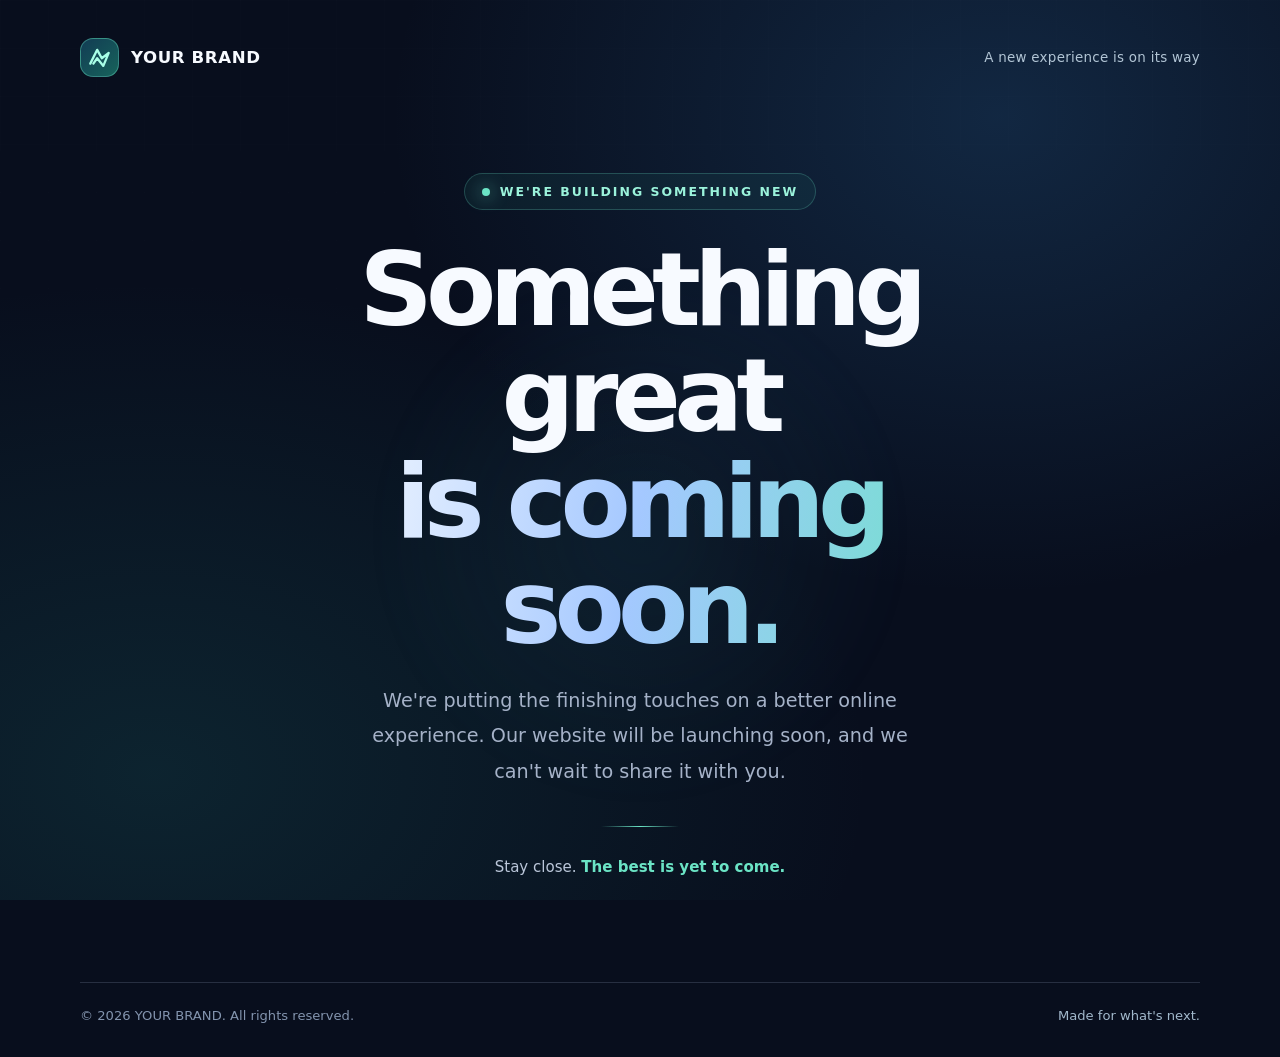
==== index.html @ 19c5e299 "Add files via upload" ====
<!doctype html>
<html lang="en">
<head>
  <meta charset="utf-8">
  <meta name="viewport" content="width=device-width, initial-scale=1">
  <meta name="theme-color" content="#080e1d">
  <meta name="description" content="Something exciting is on the way. Our website is launching soon.">
  <title>Coming Soon | Your Brand</title>
  <link rel="icon" href="data:image/svg+xml,%3Csvg xmlns='http://www.w3.org/2000/svg' viewBox='0 0 64 64'%3E%3Crect width='64' height='64' rx='17' fill='%230b1530'/%3E%3Cpath d='M16 43 29 17l7 13 12-9-9 26-9-13z' fill='%236be4c5'/%3E%3C/svg%3E">
  <style>
    :root{color-scheme:dark;--bg:#080e1d;--text:#f7faff;--muted:#a5b2c8;--mint:#6be4c5;--line:rgba(194,210,240,.17)}
    *{box-sizing:border-box}
    html{min-height:100%;scroll-behavior:smooth}
    body{margin:0;min-height:100vh;min-height:100svh;overflow-x:hidden;background:var(--bg);color:var(--text);font-family:Inter,ui-sans-serif,system-ui,-apple-system,BlinkMacSystemFont,"Segoe UI",sans-serif}
    body::before{content:"";position:fixed;inset:0;z-index:-2;background:radial-gradient(ellipse at 78% 13%,rgba(43,105,161,.28),transparent 43%),radial-gradient(ellipse at 12% 86%,rgba(34,134,131,.18),transparent 45%),#080e1d}
    body::after{content:"";position:fixed;inset:0;z-index:-1;opacity:.17;background-image:linear-gradient(rgba(255,255,255,.055) 1px,transparent 1px),linear-gradient(90deg,rgba(255,255,255,.055) 1px,transparent 1px);background-size:48px 48px;mask-image:linear-gradient(to bottom,black,transparent 94%);pointer-events:none}
    .layout{width:min(1120px,calc(100% - 48px));min-height:100svh;margin:0 auto;display:flex;flex-direction:column}
    header,footer{display:flex;align-items:center;justify-content:space-between;gap:20px}
    header{padding:38px 0}
    .brand{display:inline-flex;align-items:center;gap:12px;text-decoration:none;color:var(--text);font-weight:800;font-size:1.04rem;letter-spacing:.035em}
    .brand-mark{width:39px;height:39px;display:grid;place-items:center;border-radius:13px;background:linear-gradient(135deg,#123c54,#17635b);border:1px solid rgba(107,228,197,.4)}
    .brand-mark svg{width:23px;height:23px}
    .top-note{color:#b2c5d5;font-size:.84rem;letter-spacing:.02em}
    main{flex:1;display:flex;align-items:center;justify-content:center;padding:58px 0 86px;position:relative}
    .hero{max-width:790px;text-align:center;position:relative;z-index:1}
    .eyebrow{display:inline-flex;align-items:center;gap:10px;padding:10px 17px;border:1px solid rgba(107,228,197,.23);border-radius:100px;background:rgba(35,111,102,.15);color:#9bf3db;font-size:.78rem;font-weight:750;letter-spacing:.16em;text-transform:uppercase}
    .dot{width:8px;height:8px;border-radius:50%;background:var(--mint);box-shadow:0 0 17px rgba(107,228,197,.9)}
    h1{margin:27px 0 22px;font-size:clamp(3.2rem,8vw,6.6rem);line-height:1.035;letter-spacing:-.067em;font-weight:850;text-wrap:balance}
    h1 span{display:block;background:linear-gradient(100deg,#fff 5%,#a4c8ff 49%,#6be4c5 95%);-webkit-background-clip:text;background-clip:text;color:transparent}
    .description{margin:0 auto;max-width:560px;color:var(--muted);font-size:clamp(1rem,2.3vw,1.2rem);line-height:1.85}
    .separator{width:78px;height:1px;background:linear-gradient(90deg,transparent,var(--mint),transparent);margin:37px auto 28px}
    .subtext{color:#bac6d9;font-size:.94rem;line-height:1.7}
    .accent{color:var(--mint);font-weight:650}
    .glow{position:absolute;width:min(560px,90vw);aspect-ratio:1;border-radius:50%;background:radial-gradient(circle,rgba(41,109,130,.14),transparent 67%);filter:blur(12px);pointer-events:none}
    footer{padding:25px 0 34px;border-top:1px solid var(--line);color:#8394ae;font-size:.82rem}
    footer .right{color:#a2b9cc}
    @media(max-width:600px){.layout{width:calc(100% - 36px)}header{padding:24px 0}.top-note{font-size:.74rem}main{padding:45px 0 65px}h1{letter-spacing:-.055em}footer{align-items:flex-start;flex-direction:column;gap:8px}.description{line-height:1.7}}
    @media(prefers-reduced-motion:no-preference){.dot{animation:pulse 2.4s ease-in-out infinite}@keyframes pulse{50%{box-shadow:0 0 2px rgba(107,228,197,.2);opacity:.7}}}
  </style>
</head>
<body>
  <div class="layout">
    <header>
      <!-- EDIT: Replace YOUR BRAND with your company or website name. -->
      <a class="brand" href="/" aria-label="Your Brand home">
        <span class="brand-mark" aria-hidden="true"><svg viewBox="0 0 30 30" fill="none"><path d="m3 23 9-18 6 11 9-7-7 17-8-10-5 7" stroke="#a9ffe7" stroke-width="3" stroke-linecap="round" stroke-linejoin="round"/></svg></span>
        <span>YOUR BRAND</span>
      </a>
      <span class="top-note">A new experience is on its way</span>
    </header>
    <main>
      <div class="glow" aria-hidden="true"></div>
      <section class="hero" aria-labelledby="headline">
        <div class="eyebrow"><span class="dot" aria-hidden="true"></span> We're building something new</div>
        <h1 id="headline">Something great<br><span>is coming soon.</span></h1>
        <p class="description">We're putting the finishing touches on a better online experience. Our website will be launching soon, and we can't wait to share it with you.</p>
        <div class="separator" aria-hidden="true"></div>
        <p class="subtext">Stay close. <span class="accent">The best is yet to come.</span></p>
      </section>
    </main>
    <footer>
      <span>© <span id="year">2026</span> YOUR BRAND. All rights reserved.</span>
      <span class="right">Made for what's next.</span>
    </footer>
  </div>
  <script>document.getElementById('year').textContent = new Date().getFullYear();</script>
</body>
</html>
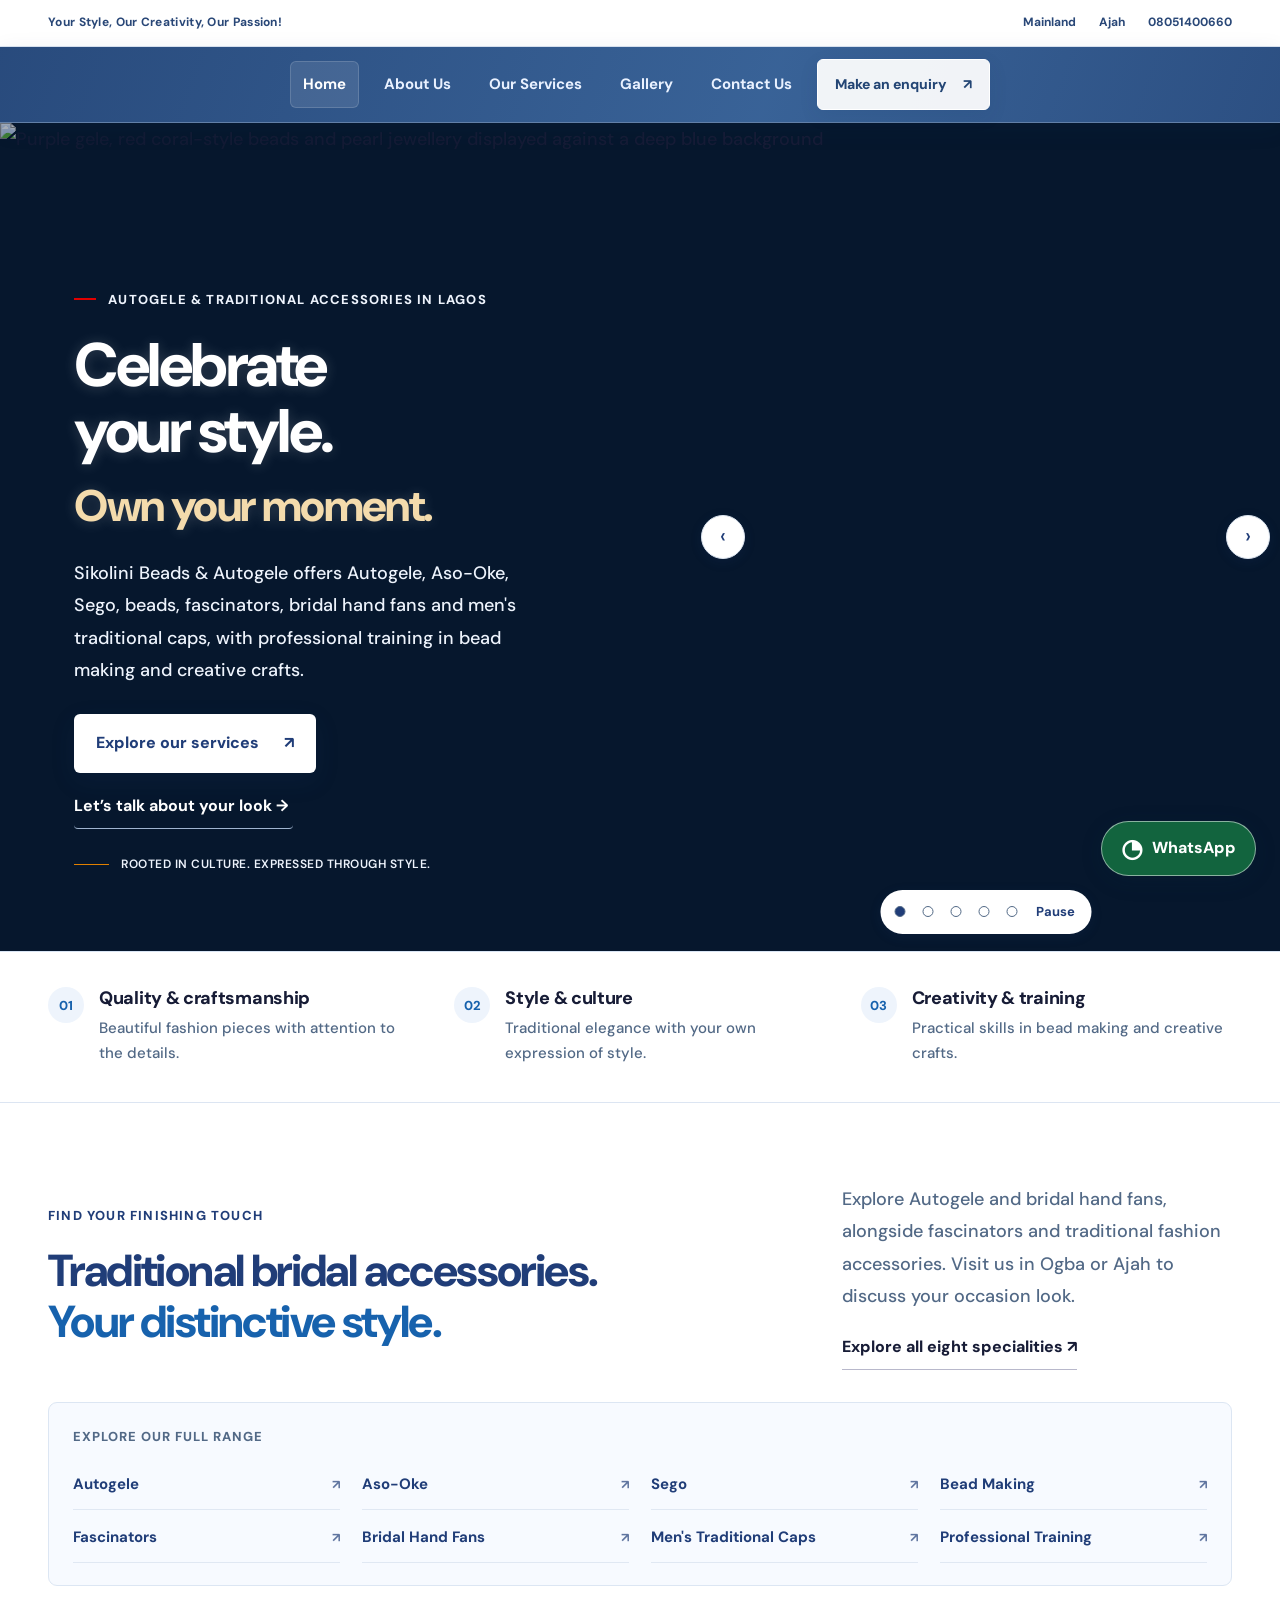
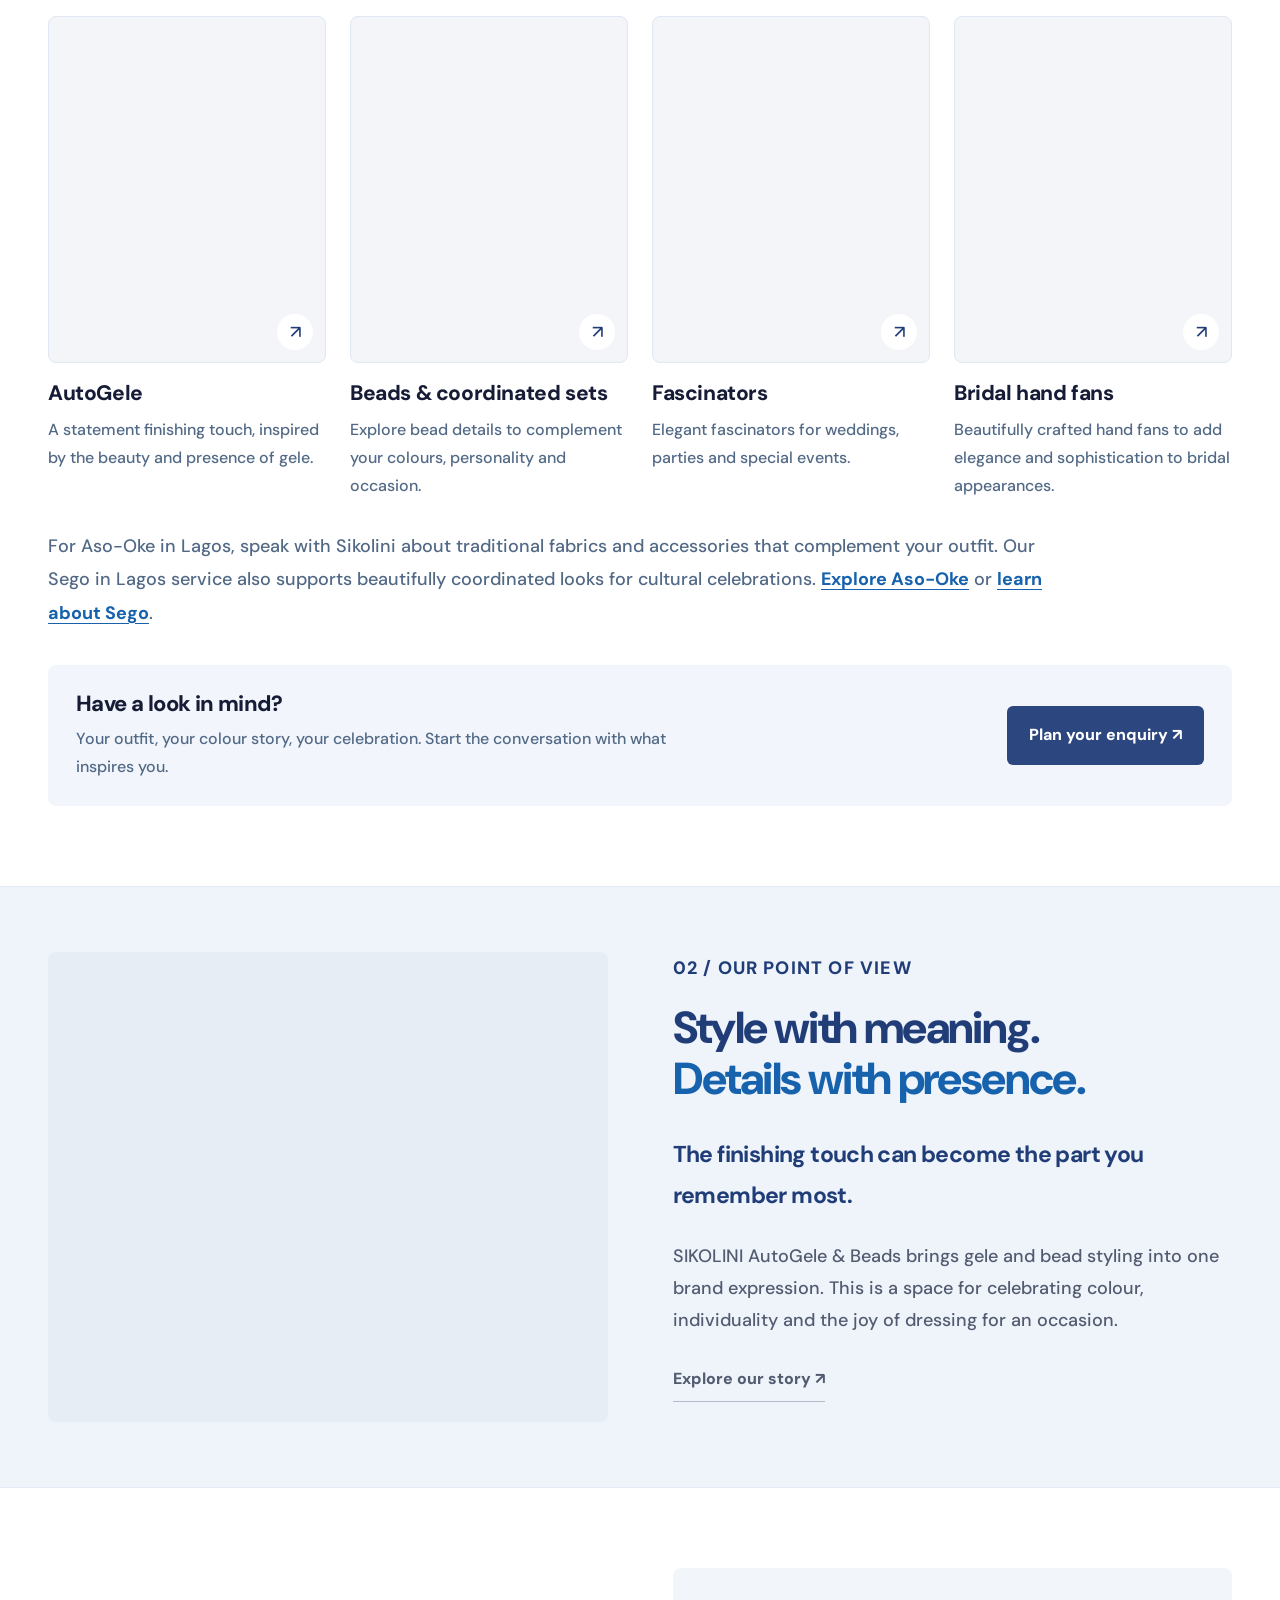
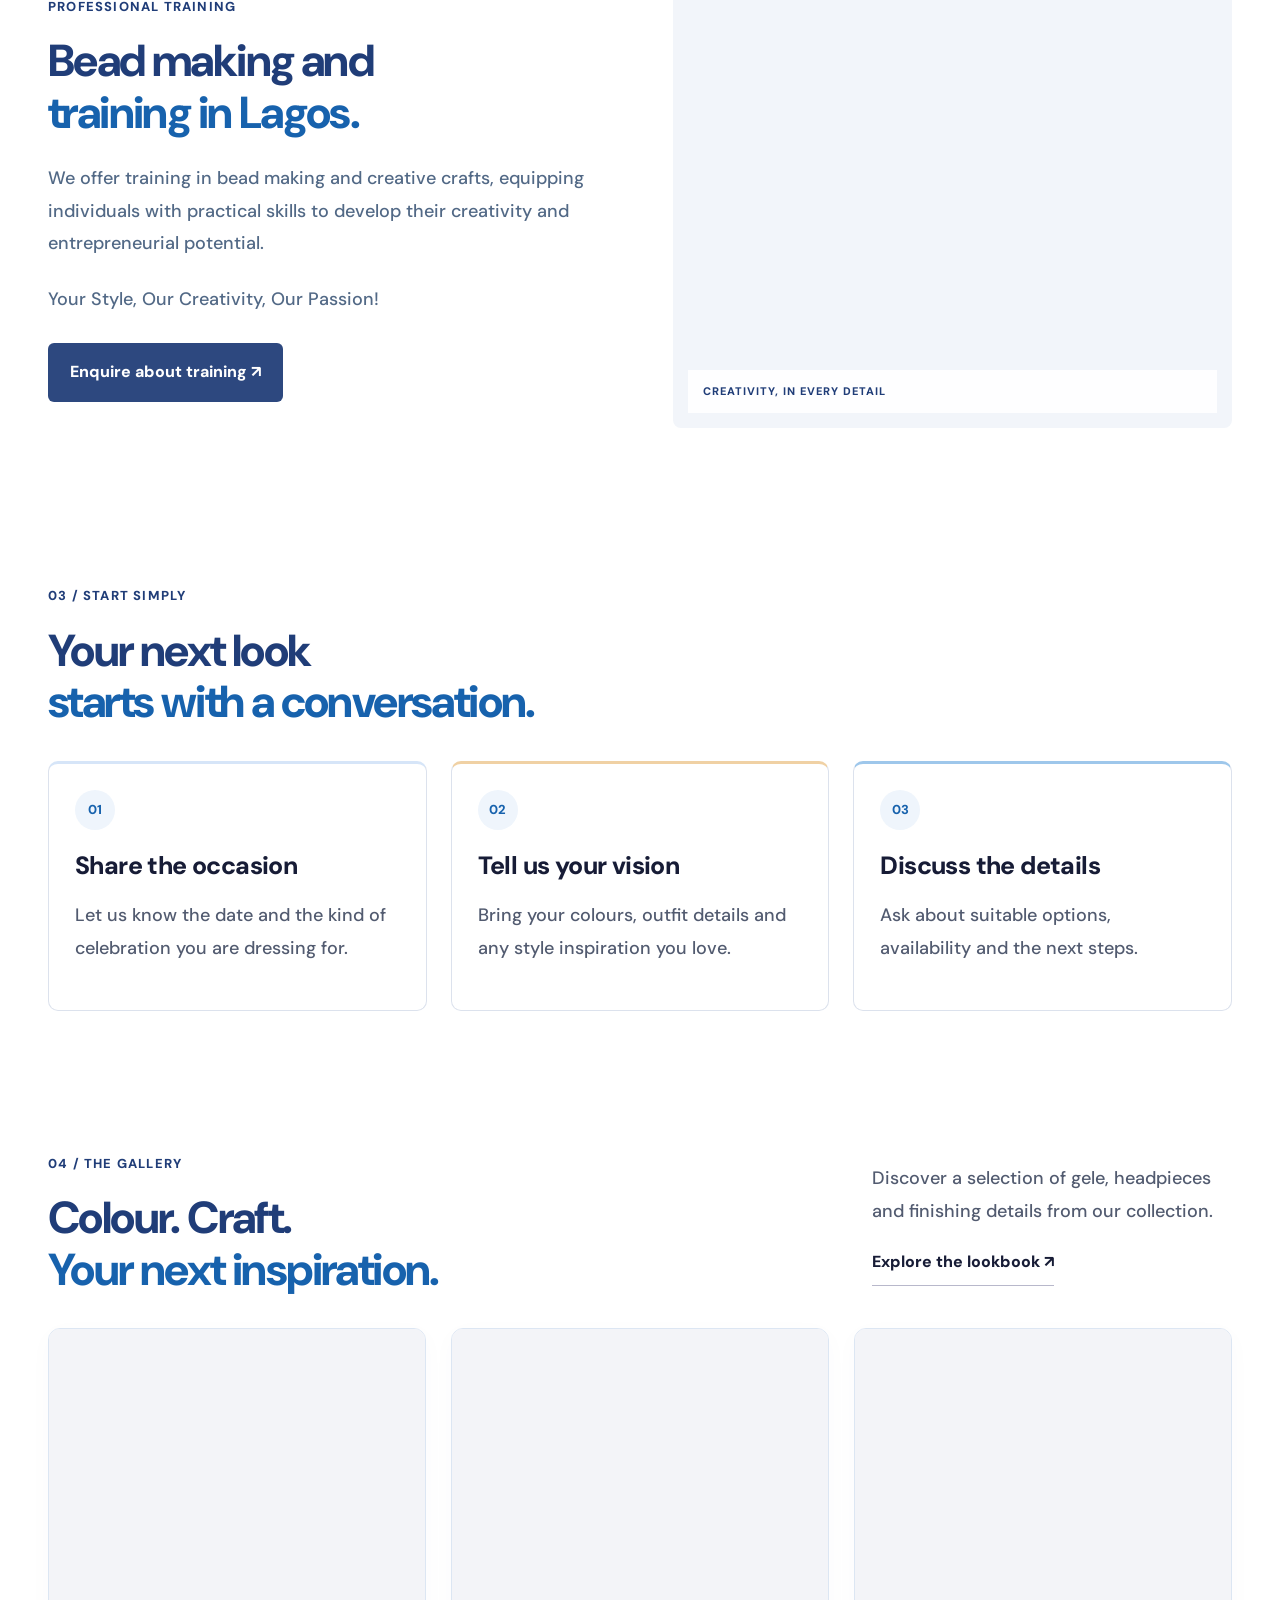
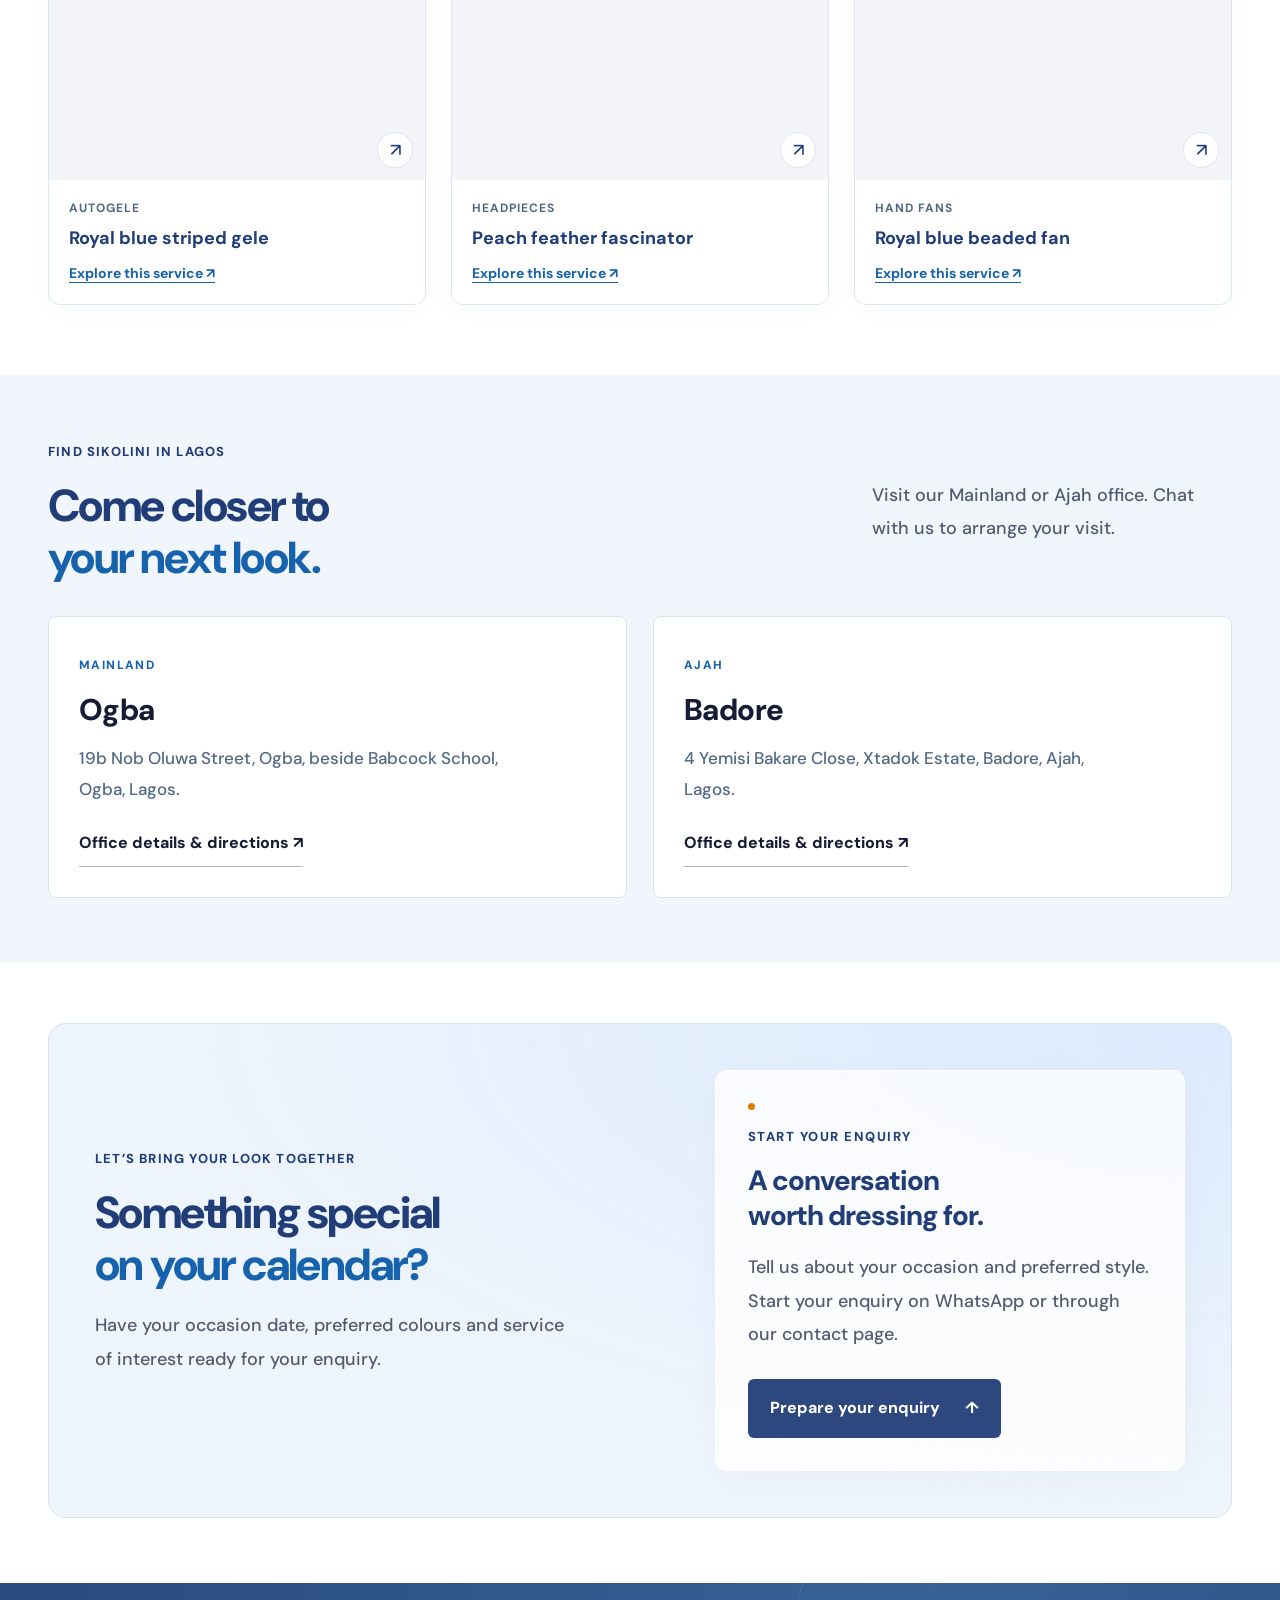
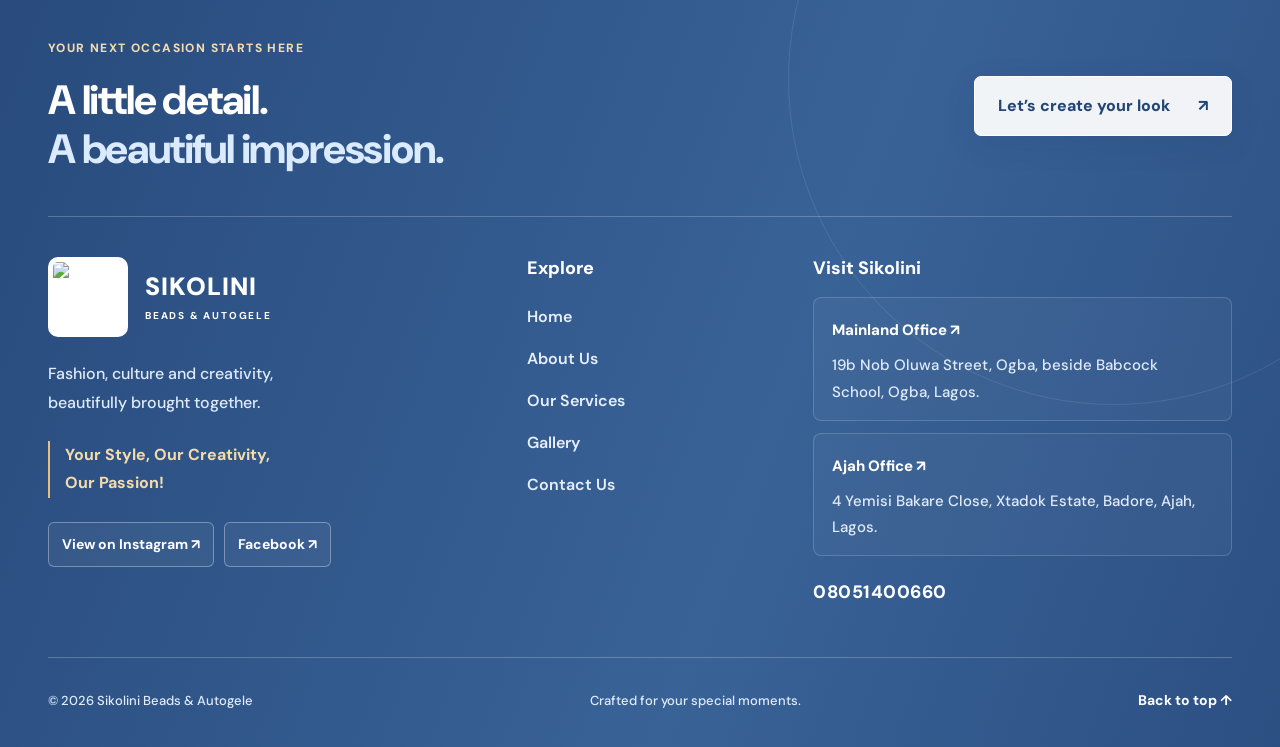
==== commit c3618a82: "Add files via upload Launch Sikolini Beads Website" ====
--- a/index.html
+++ b/index.html
@@ -1,68 +1,437 @@
-<!doctype html>
-<html lang="en">
+<!DOCTYPE html>
+<html lang="en" data-whatsapp="2348051400660">
 <head>
-  <meta charset="utf-8">
-  <meta name="viewport" content="width=device-width, initial-scale=1">
-  <meta name="theme-color" content="#080e1d">
-  <meta name="description" content="Something exciting is on the way. Our website is launching soon.">
-  <title>Coming Soon | Your Brand</title>
-  <link rel="icon" href="data:image/svg+xml,%3Csvg xmlns='http://www.w3.org/2000/svg' viewBox='0 0 64 64'%3E%3Crect width='64' height='64' rx='17' fill='%230b1530'/%3E%3Cpath d='M16 43 29 17l7 13 12-9-9 26-9-13z' fill='%236be4c5'/%3E%3C/svg%3E">
-  <style>
-    :root{color-scheme:dark;--bg:#080e1d;--text:#f7faff;--muted:#a5b2c8;--mint:#6be4c5;--line:rgba(194,210,240,.17)}
-    *{box-sizing:border-box}
-    html{min-height:100%;scroll-behavior:smooth}
-    body{margin:0;min-height:100vh;min-height:100svh;overflow-x:hidden;background:var(--bg);color:var(--text);font-family:Inter,ui-sans-serif,system-ui,-apple-system,BlinkMacSystemFont,"Segoe UI",sans-serif}
-    body::before{content:"";position:fixed;inset:0;z-index:-2;background:radial-gradient(ellipse at 78% 13%,rgba(43,105,161,.28),transparent 43%),radial-gradient(ellipse at 12% 86%,rgba(34,134,131,.18),transparent 45%),#080e1d}
-    body::after{content:"";position:fixed;inset:0;z-index:-1;opacity:.17;background-image:linear-gradient(rgba(255,255,255,.055) 1px,transparent 1px),linear-gradient(90deg,rgba(255,255,255,.055) 1px,transparent 1px);background-size:48px 48px;mask-image:linear-gradient(to bottom,black,transparent 94%);pointer-events:none}
-    .layout{width:min(1120px,calc(100% - 48px));min-height:100svh;margin:0 auto;display:flex;flex-direction:column}
-    header,footer{display:flex;align-items:center;justify-content:space-between;gap:20px}
-    header{padding:38px 0}
-    .brand{display:inline-flex;align-items:center;gap:12px;text-decoration:none;color:var(--text);font-weight:800;font-size:1.04rem;letter-spacing:.035em}
-    .brand-mark{width:39px;height:39px;display:grid;place-items:center;border-radius:13px;background:linear-gradient(135deg,#123c54,#17635b);border:1px solid rgba(107,228,197,.4)}
-    .brand-mark svg{width:23px;height:23px}
-    .top-note{color:#b2c5d5;font-size:.84rem;letter-spacing:.02em}
-    main{flex:1;display:flex;align-items:center;justify-content:center;padding:58px 0 86px;position:relative}
-    .hero{max-width:790px;text-align:center;position:relative;z-index:1}
-    .eyebrow{display:inline-flex;align-items:center;gap:10px;padding:10px 17px;border:1px solid rgba(107,228,197,.23);border-radius:100px;background:rgba(35,111,102,.15);color:#9bf3db;font-size:.78rem;font-weight:750;letter-spacing:.16em;text-transform:uppercase}
-    .dot{width:8px;height:8px;border-radius:50%;background:var(--mint);box-shadow:0 0 17px rgba(107,228,197,.9)}
-    h1{margin:27px 0 22px;font-size:clamp(3.2rem,8vw,6.6rem);line-height:1.035;letter-spacing:-.067em;font-weight:850;text-wrap:balance}
-    h1 span{display:block;background:linear-gradient(100deg,#fff 5%,#a4c8ff 49%,#6be4c5 95%);-webkit-background-clip:text;background-clip:text;color:transparent}
-    .description{margin:0 auto;max-width:560px;color:var(--muted);font-size:clamp(1rem,2.3vw,1.2rem);line-height:1.85}
-    .separator{width:78px;height:1px;background:linear-gradient(90deg,transparent,var(--mint),transparent);margin:37px auto 28px}
-    .subtext{color:#bac6d9;font-size:.94rem;line-height:1.7}
-    .accent{color:var(--mint);font-weight:650}
-    .glow{position:absolute;width:min(560px,90vw);aspect-ratio:1;border-radius:50%;background:radial-gradient(circle,rgba(41,109,130,.14),transparent 67%);filter:blur(12px);pointer-events:none}
-    footer{padding:25px 0 34px;border-top:1px solid var(--line);color:#8394ae;font-size:.82rem}
-    footer .right{color:#a2b9cc}
-    @media(max-width:600px){.layout{width:calc(100% - 36px)}header{padding:24px 0}.top-note{font-size:.74rem}main{padding:45px 0 65px}h1{letter-spacing:-.055em}footer{align-items:flex-start;flex-direction:column;gap:8px}.description{line-height:1.7}}
-    @media(prefers-reduced-motion:no-preference){.dot{animation:pulse 2.4s ease-in-out infinite}@keyframes pulse{50%{box-shadow:0 0 2px rgba(107,228,197,.2);opacity:.7}}}
-  </style>
+<meta charset="UTF-8">
+<meta name="viewport" content="width=device-width,initial-scale=1">
+<title>Autogele, Aso-Oke &amp; Bridal Accessories in Lagos | Sikolini</title>
+<meta name="description" content="Explore Sikolini Autogele, Aso-Oke, Sego, beads, fascinators, bridal hand fans and creative training in Lagos. Visit Ogba or Ajah, or enquire on WhatsApp.">
+<meta name="theme-color" content="#000060">
+<link rel="stylesheet" href="styles.css">
+<script src="app.js" defer="">
+</script>
+<script src="home-slider.js" defer="">
+</script>
+<meta name="robots" content="index,follow">
+<meta property="og:type" content="website">
+<meta property="og:title" content="Autogele, Aso-Oke &amp; Bridal Accessories in Lagos | Sikolini">
+<meta property="og:description" content="Explore Sikolini Autogele, Aso-Oke, Sego, beads, fascinators, bridal hand fans and creative training in Lagos. Visit Ogba or Ajah, or enquire on WhatsApp.">
+<link rel="icon" href="assets/logo-original.png">
+<link rel="preconnect" href="https://fonts.googleapis.com">
+<link rel="preconnect" href="https://fonts.gstatic.com" crossorigin="">
+<link rel="stylesheet" href="refinement.css">
+<script type="application/ld+json">{"@context":"https://schema.org","@type":"Organization","name":"Sikolini Beads & Autogele","telephone":"+2348051400660","areaServed":{"@type":"City","name":"Lagos"},"location":[{"@type":"Place","name":"Mainland Office","address":{"@type":"PostalAddress","streetAddress":"19b Nob Oluwa Street, Ogba, beside Babcock School, Ogba, Lagos.","addressLocality":"Lagos","addressCountry":"NG"}},{"@type":"Place","name":"Ajah Office","address":{"@type":"PostalAddress","streetAddress":"4 Yemisi Bakare Close, Xtadok Estate, Badore, Ajah, Lagos.","addressLocality":"Lagos","addressCountry":"NG"}}]}</script>
+<link rel="stylesheet" href="site.css">
 </head>
-<body>
-  <div class="layout">
-    <header>
-      <!-- EDIT: Replace YOUR BRAND with your company or website name. -->
-      <a class="brand" href="/" aria-label="Your Brand home">
-        <span class="brand-mark" aria-hidden="true"><svg viewBox="0 0 30 30" fill="none"><path d="m3 23 9-18 6 11 9-7-7 17-8-10-5 7" stroke="#a9ffe7" stroke-width="3" stroke-linecap="round" stroke-linejoin="round"/></svg></span>
-        <span>YOUR BRAND</span>
-      </a>
-      <span class="top-note">A new experience is on its way</span>
-    </header>
-    <main>
-      <div class="glow" aria-hidden="true"></div>
-      <section class="hero" aria-labelledby="headline">
-        <div class="eyebrow"><span class="dot" aria-hidden="true"></span> We're building something new</div>
-        <h1 id="headline">Something great<br><span>is coming soon.</span></h1>
-        <p class="description">We're putting the finishing touches on a better online experience. Our website will be launching soon, and we can't wait to share it with you.</p>
-        <div class="separator" aria-hidden="true"></div>
-        <p class="subtext">Stay close. <span class="accent">The best is yet to come.</span></p>
-      </section>
-    </main>
-    <footer>
-      <span>© <span id="year">2026</span> YOUR BRAND. All rights reserved.</span>
-      <span class="right">Made for what's next.</span>
-    </footer>
-  </div>
-  <script>document.getElementById('year').textContent = new Date().getFullYear();</script>
+<body class="homepage photo-home red-photo-home">
+<a class="skip" href="#main">Skip to content</a>
+<div class="site-utility">
+<div>
+<span>Your Style, Our Creativity, Our Passion!</span>
+<nav aria-label="Quick contact">
+<a href="contact/#mainland-office">Mainland</a>
+<a href="contact/#ajah-office">Ajah</a>
+<a href="tel:+2348051400660">08051400660</a>
+</nav>
+</div>
+</div>
+<header class="header">
+<button class="menu-toggle" aria-expanded="false" aria-controls="navigation">Menu <span aria-hidden="true">☰</span>
+</button>
+<nav id="navigation" aria-label="Main navigation">
+<a href="./" aria-current="page" class="active">Home</a>
+<a href="about/">About Us</a>
+<a href="services/">Our Services</a>
+<a href="gallery/">Gallery</a>
+<a href="contact/">Contact Us</a>
+<a class="nav-cta" href="contact/#enquiry">Make an enquiry <span aria-hidden="true">↗</span>
+</a>
+</nav>
+</header>
+<main id="main">
+<section id="home" class="hero section-wrap hero-featured-headpieces hero-luxe-banner">
+<div class="hero-copy">
+<p class="eyebrow">
+<span>
+</span> AUTOGELE &amp; TRADITIONAL ACCESSORIES IN LAGOS</p>
+<h1>Celebrate<br>your style.<br>
+<em>Own your moment.</em>
+</h1>
+<p class="intro">Sikolini Beads &amp; Autogele offers Autogele, Aso-Oke, Sego, beads, fascinators, bridal hand fans and men's traditional caps, with professional training in bead making and creative crafts.</p>
+<div class="actions">
+<a class="button primary" href="#services">Explore our services <span aria-hidden="true">↗</span>
+</a>
+<a class="text-link" href="contact/#enquiry">Let’s talk about your look <span aria-hidden="true">→</span>
+</a>
+</div>
+<div class="hero-discover">
+<a href="services/">
+<span class="discover-dot">
+</span>AutoGele <span aria-hidden="true">↗</span>
+</a>
+<a href="services/">
+<span class="discover-dot orange">
+</span>Beads <span aria-hidden="true">↗</span>
+</a>
+</div>
+<div class="hero-caption">
+<span class="caption-line">
+</span> ROOTED IN CULTURE. EXPRESSED THROUGH STYLE.</div>
+</div>
+<div class="hero-portrait home-slider" role="region" aria-roledescription="carousel" aria-label="Featured Sikolini designs">
+<div class="home-slider-frame">
+<img src="assets/banners/sikolini-luxe-jewelry-showcase-1560w.webp" srcset="assets/banners/sikolini-luxe-jewelry-showcase-480w.webp 480w, assets/banners/sikolini-luxe-jewelry-showcase-800w.webp 800w, assets/banners/sikolini-luxe-jewelry-showcase-1200w.webp 1200w, assets/banners/sikolini-luxe-jewelry-showcase-1560w.webp 1560w" sizes="100vw" alt="Purple gele, red coral-style beads and pearl jewellery displayed against a deep blue background" width="1560" height="1008" class="hero-feature-image home-slide hero-banner-photo hero-lead-portrait is-current" fetchpriority="high" decoding="async">
+<img src="assets/optimized/woman-in-a-yellow-outfit-wearing-a-gold-butterfly-fascinator-1101w.webp" srcset="assets/optimized/woman-in-a-yellow-outfit-wearing-a-gold-butterfly-fascinator-360w.webp 360w, assets/optimized/woman-in-a-yellow-outfit-wearing-a-gold-butterfly-fascinator-640w.webp 640w, assets/optimized/woman-in-a-yellow-outfit-wearing-a-gold-butterfly-fascinator-1101w.webp 1101w" sizes="100vw" alt="Woman in a yellow outfit wearing a gold butterfly fascinator" width="1101" height="1429" class="hero-feature-image home-slide" aria-hidden="true" fetchpriority="low" decoding="async">
+<img src="assets/optimized/red-and-white-aso-oke-fascinators-with-beaded-and-crystal-embellishments-1080w.webp" srcset="assets/optimized/red-and-white-aso-oke-fascinators-with-beaded-and-crystal-embellishments-360w.webp 360w, assets/optimized/red-and-white-aso-oke-fascinators-with-beaded-and-crystal-embellishments-640w.webp 640w, assets/optimized/red-and-white-aso-oke-fascinators-with-beaded-and-crystal-embellishments-1080w.webp 1080w" sizes="100vw" alt="Red and white Aso-Oke fascinators with beaded and crystal embellishments" width="1080" height="986" class="hero-feature-image home-slide" aria-hidden="true" fetchpriority="low" decoding="async">
+<img src="assets/optimized/royal-blue-striped-gele-809w.webp" srcset="assets/optimized/royal-blue-striped-gele-360w.webp 360w, assets/optimized/royal-blue-striped-gele-640w.webp 640w, assets/optimized/royal-blue-striped-gele-809w.webp 809w" sizes="100vw" alt="Royal blue striped gele" width="809" height="1080" class="hero-feature-image home-slide" aria-hidden="true" fetchpriority="low" decoding="async">
+<img src="assets/optimized/gold-butterfly-fascinator-with-feather-details-964w.webp" srcset="assets/optimized/gold-butterfly-fascinator-with-feather-details-360w.webp 360w, assets/optimized/gold-butterfly-fascinator-with-feather-details-640w.webp 640w, assets/optimized/gold-butterfly-fascinator-with-feather-details-964w.webp 964w" sizes="100vw" alt="Gold butterfly fascinator with feather details" width="964" height="1280" class="hero-feature-image home-slide" aria-hidden="true" fetchpriority="low" decoding="async">
+</div>
+<div class="home-slider-controls" hidden="">
+<button class="home-slider-arrow" type="button" data-home-prev="" aria-label="Previous photo">‹</button>
+<button class="home-slider-arrow" type="button" data-home-next="" aria-label="Next photo">›</button>
+<div class="home-slider-toolbar" role="group" aria-label="Slideshow controls">
+<button class="home-slider-dot" type="button" aria-label="Show Sikolini Luxe Jewelry Showcase" aria-current="true">
+</button>
+<button class="home-slider-dot" type="button" aria-label="Show Woman in a yellow outfit wearing a gold butterfly fascinator">
+</button>
+<button class="home-slider-dot" type="button" aria-label="Show Red and white Aso-Oke fascinators with beaded and crystal embellishments">
+</button>
+<button class="home-slider-dot" type="button" aria-label="Show Royal blue striped gele">
+</button>
+<button class="home-slider-dot" type="button" aria-label="Show Gold butterfly fascinator with feather details">
+</button>
+<button class="home-slider-toggle" type="button">Pause</button>
+</div>
+</div>
+<span class="home-slider-status" role="status">
+</span>
+</div>
+</section>
+<section class="section-wrap brand-values" aria-label="The Sikolini approach">
+<article>
+<span aria-hidden="true">01</span>
+<div>
+<h3>Quality &amp; craftsmanship</h3>
+<p>Beautiful fashion pieces with attention to the details.</p>
+</div>
+</article>
+<article>
+<span aria-hidden="true">02</span>
+<div>
+<h3>Style &amp; culture</h3>
+<p>Traditional elegance with your own expression of style.</p>
+</div>
+</article>
+<article>
+<span aria-hidden="true">03</span>
+<div>
+<h3>Creativity &amp; training</h3>
+<p>Practical skills in bead making and creative crafts.</p>
+</div>
+</article>
+</section>
+<section id="services" class="section-wrap discovery-section">
+<div class="section-heading">
+<div>
+<p class="eyebrow">FIND YOUR FINISHING TOUCH</p>
+<h2>Traditional bridal accessories.<br>
+<em>Your distinctive style.</em>
+</h2>
+</div>
+<div class="discovery-description">
+<p>Explore Autogele and bridal hand fans, alongside fascinators and traditional fashion accessories. Visit us in Ogba or Ajah to discuss your occasion look.</p>
+<a class="text-link" href="services/">Explore all eight specialities ↗</a>
+</div>
+</div>
+<nav class="home-full-range" aria-label="All Sikolini specialities">
+<p>Explore our full range</p>
+<div>
+<a href="services/#autogele">Autogele<span aria-hidden="true">↗</span>
+</a>
+<a href="services/#aso-oke">Aso-Oke<span aria-hidden="true">↗</span>
+</a>
+<a href="services/#sego">Sego<span aria-hidden="true">↗</span>
+</a>
+<a href="services/#bead-making">Bead Making<span aria-hidden="true">↗</span>
+</a>
+<a href="services/#fascinators">Fascinators<span aria-hidden="true">↗</span>
+</a>
+<a href="services/#bridal-hand-fans">Bridal Hand Fans<span aria-hidden="true">↗</span>
+</a>
+<a href="services/#traditional-caps">Men's Traditional Caps<span aria-hidden="true">↗</span>
+</a>
+<a href="services/#professional-training">Professional Training<span aria-hidden="true">↗</span>
+</a>
+</div>
+</nav>
+<div class="category-grid">
+<a class="category-tile" href="gallery/?category=AutoGele">
+<div>
+<img src="assets/optimized/royal-blue-striped-gele-809w.webp" alt="Royal blue striped gele" loading="lazy" decoding="async" srcset="assets/optimized/royal-blue-striped-gele-360w.webp 360w, assets/optimized/royal-blue-striped-gele-640w.webp 640w, assets/optimized/royal-blue-striped-gele-809w.webp 809w" sizes="(max-width: 600px) 88vw, (max-width: 1000px) 45vw, 540px" width="809" height="1080">
+<span aria-hidden="true">↗</span>
+</div>
+<h3>AutoGele</h3>
+<p>A statement finishing touch, inspired by the beauty and presence of gele.</p>
+</a>
+<a class="category-tile" href="gallery/?category=Coordinated%20sets">
+<div>
+<img src="assets/optimized/blue-print-gele-and-necklace-800w.webp" alt="Blue print gele and necklace" loading="lazy" decoding="async" srcset="assets/optimized/blue-print-gele-and-necklace-360w.webp 360w, assets/optimized/blue-print-gele-and-necklace-640w.webp 640w, assets/optimized/blue-print-gele-and-necklace-800w.webp 800w" sizes="(max-width: 600px) 88vw, (max-width: 1000px) 45vw, 540px" width="800" height="1063">
+<span aria-hidden="true">↗</span>
+</div>
+<h3>Beads &amp; coordinated sets</h3>
+<p>Explore bead details to complement your colours, personality and occasion.</p>
+</a>
+<a class="category-tile" href="gallery/?category=Headpieces">
+<div>
+<img src="assets/optimized/gold-butterfly-fascinator-with-feather-details-964w.webp" alt="Gold butterfly fascinator with feather details" loading="lazy" decoding="async" srcset="assets/optimized/gold-butterfly-fascinator-with-feather-details-360w.webp 360w, assets/optimized/gold-butterfly-fascinator-with-feather-details-640w.webp 640w, assets/optimized/gold-butterfly-fascinator-with-feather-details-964w.webp 964w" sizes="(max-width: 600px) 88vw, (max-width: 1000px) 45vw, 540px" width="964" height="1280">
+<span aria-hidden="true">↗</span>
+</div>
+<h3>Fascinators</h3>
+<p>Elegant fascinators for weddings, parties and special events.</p>
+</a>
+<a class="category-tile" href="gallery/?category=Hand%20fans">
+<div>
+<img src="assets/optimized/royal-blue-beaded-fan-480w.webp" alt="Royal blue beaded fan" loading="lazy" decoding="async" srcset="assets/optimized/royal-blue-beaded-fan-360w.webp 360w, assets/optimized/royal-blue-beaded-fan-480w.webp 480w" sizes="(max-width: 600px) 88vw, (max-width: 1000px) 45vw, 540px" width="480" height="640">
+<span aria-hidden="true">↗</span>
+</div>
+<h3>Bridal hand fans</h3>
+<p>Beautifully crafted hand fans to add elegance and sophistication to bridal appearances.</p>
+</a>
+</div>
+<p class="local-service-copy">For Aso-Oke in Lagos, speak with Sikolini about traditional fabrics and accessories that complement your outfit. Our Sego in Lagos service also supports beautifully coordinated looks for cultural celebrations. <a href="services/#aso-oke">Explore Aso-Oke</a> or <a href="services/#sego">learn about Sego</a>.</p>
+<div class="discovery-prompt">
+<div>
+<h3>Have a look in mind?</h3>
+<p>Your outfit, your colour story, your celebration. Start the conversation with what inspires you.</p>
+</div>
+<a class="button primary" href="contact/#enquiry">Plan your enquiry ↗</a>
+</div>
+</section>
+<section id="story" class="story">
+<div class="section-wrap story-inner">
+<figure class="home-story-photo">
+<img src="assets/optimized/gold-woven-gele-800w.webp" alt="Gold woven gele" loading="lazy" decoding="async" srcset="assets/optimized/gold-woven-gele-360w.webp 360w, assets/optimized/gold-woven-gele-640w.webp 640w, assets/optimized/gold-woven-gele-800w.webp 800w" sizes="(max-width: 600px) 88vw, (max-width: 1000px) 45vw, 540px" width="800" height="1063">
+</figure>
+<div>
+<p class="eyebrow">02 / OUR POINT OF VIEW</p>
+<h2>Style with meaning.<br>
+<em>Details with presence.</em>
+</h2>
+</div>
+<div>
+<p class="story-lead">The finishing touch can become the part you remember most.</p>
+<p>SIKOLINI AutoGele &amp; Beads brings gele and bead styling into one brand expression. This is a space for celebrating colour, individuality and the joy of dressing for an occasion.</p>
+<p class="small-note">
+<a class="text-link" href="about/">Explore our story ↗</a>
+</p>
+</div>
+</div>
+</section>
+<section class="section-wrap training-feature">
+<div class="training-image">
+<img src="assets/optimized/gold-gele-and-accessory-collection-813w.webp" alt="Gold gele and accessory collection" loading="lazy" decoding="async" srcset="assets/optimized/gold-gele-and-accessory-collection-360w.webp 360w, assets/optimized/gold-gele-and-accessory-collection-640w.webp 640w, assets/optimized/gold-gele-and-accessory-collection-813w.webp 813w" sizes="(max-width: 600px) 88vw, (max-width: 1000px) 45vw, 540px" width="813" height="1080">
+<span>CREATIVITY, IN EVERY DETAIL</span>
+</div>
+<div class="training-copy">
+<p class="eyebrow">PROFESSIONAL TRAINING</p>
+<h2>Bead making and<br>
+<em>training in Lagos.</em>
+</h2>
+<p>We offer training in bead making and creative crafts, equipping individuals with practical skills to develop their creativity and entrepreneurial potential.</p>
+<p>Your Style, Our Creativity, Our Passion!</p>
+<a class="button primary" href="contact/?service=Professional%20Training#enquiry">Enquire about training ↗</a>
+</div>
+</section>
+<section class="section-wrap process">
+<div class="section-heading">
+<div>
+<p class="eyebrow">03 / START SIMPLY</p>
+<h2>Your next look<br>
+<em>starts with a conversation.</em>
+</h2>
+</div>
+</div>
+<div class="steps">
+<article>
+<span>01</span>
+<h3>Share the occasion</h3>
+<p>Let us know the date and the kind of celebration you are dressing for.</p>
+</article>
+<article>
+<span>02</span>
+<h3>Tell us your vision</h3>
+<p>Bring your colours, outfit details and any style inspiration you love.</p>
+</article>
+<article>
+<span>03</span>
+<h3>Discuss the details</h3>
+<p>Ask about suitable options, availability and the next steps.</p>
+</article>
+</div>
+</section>
+<section id="gallery" class="section-wrap gallery">
+<div class="section-heading">
+<div>
+<p class="eyebrow">04 / THE GALLERY</p>
+<h2>Colour. Craft.<br>
+<em>Your next inspiration.</em>
+</h2>
+</div>
+<div class="gallery-intro">
+<p>Discover a selection of gele, headpieces and finishing details from our collection.</p>
+<a class="text-link" href="gallery/">Explore the lookbook <span aria-hidden="true">↗</span>
+</a>
+</div>
+</div>
+<div class="collection-grid">
+<figure class="collection-card" data-category="AutoGele">
+<a class="gallery-open" href="assets/optimized/royal-blue-striped-gele-809w.webp" data-caption="Royal blue striped gele" aria-label="View Royal blue striped gele full size">
+<img src="assets/optimized/royal-blue-striped-gele-809w.webp" srcset="assets/optimized/royal-blue-striped-gele-360w.webp 360w, assets/optimized/royal-blue-striped-gele-640w.webp 640w, assets/optimized/royal-blue-striped-gele-809w.webp 809w" sizes="(max-width:700px) 90vw, 540px" alt="Royal blue striped gele" width="809" height="1080" loading="lazy" decoding="async">
+<span class="image-expand" aria-hidden="true">↗</span>
+</a>
+<figcaption>
+<span>AutoGele</span>
+<strong>Royal blue striped gele</strong>
+<a class="gallery-service-link" href="services/#autogele">Explore this service ↗</a>
+</figcaption>
+</figure>
+<figure class="collection-card" data-category="Headpieces">
+<a class="gallery-open" href="assets/optimized/peach-feather-fascinator-800w.webp" data-caption="Peach feather fascinator" aria-label="View Peach feather fascinator full size">
+<img src="assets/optimized/peach-feather-fascinator-800w.webp" srcset="assets/optimized/peach-feather-fascinator-360w.webp 360w, assets/optimized/peach-feather-fascinator-640w.webp 640w, assets/optimized/peach-feather-fascinator-800w.webp 800w" sizes="(max-width:700px) 90vw, 540px" alt="Peach feather fascinator" width="800" height="859" loading="lazy" decoding="async">
+<span class="image-expand" aria-hidden="true">↗</span>
+</a>
+<figcaption>
+<span>Headpieces</span>
+<strong>Peach feather fascinator</strong>
+<a class="gallery-service-link" href="services/#fascinators">Explore this service ↗</a>
+</figcaption>
+</figure>
+<figure class="collection-card" data-category="Hand fans">
+<a class="gallery-open" href="assets/optimized/royal-blue-beaded-fan-480w.webp" data-caption="Royal blue beaded fan" aria-label="View Royal blue beaded fan full size">
+<img src="assets/optimized/royal-blue-beaded-fan-480w.webp" srcset="assets/optimized/royal-blue-beaded-fan-360w.webp 360w, assets/optimized/royal-blue-beaded-fan-480w.webp 480w" sizes="(max-width:700px) 90vw, 540px" alt="Royal blue beaded fan" width="480" height="640" loading="lazy" decoding="async">
+<span class="image-expand" aria-hidden="true">↗</span>
+</a>
+<figcaption>
+<span>Hand fans</span>
+<strong>Royal blue beaded fan</strong>
+<a class="gallery-service-link" href="services/#bridal-hand-fans">Explore this service ↗</a>
+</figcaption>
+</figure>
+</div>
+</section>
+<section class="home-office-section">
+<div class="section-wrap">
+<div class="section-heading">
+<div>
+<p class="eyebrow">FIND SIKOLINI IN LAGOS</p>
+<h2>Come closer to<br>
+<em>your next look.</em>
+</h2>
+</div>
+<p>Visit our Mainland or Ajah office. Chat with us to arrange your visit.</p>
+</div>
+<div class="home-office-grid">
+<article>
+<span>MAINLAND</span>
+<h3>Ogba</h3>
+<address>19b Nob Oluwa Street, Ogba, beside Babcock School, Ogba, Lagos.</address>
+<a class="text-link" href="contact/#mainland-office">Office details &amp; directions ↗</a>
+</article>
+<article>
+<span>AJAH</span>
+<h3>Badore</h3>
+<address>4 Yemisi Bakare Close, Xtadok Estate, Badore, Ajah, Lagos.</address>
+<a class="text-link" href="contact/#ajah-office">Office details &amp; directions ↗</a>
+</article>
+</div>
+</div>
+</section>
+<section id="enquire" class="section-wrap enquiry">
+<div>
+<p class="eyebrow">LET’S BRING YOUR LOOK TOGETHER</p>
+<h2>Something special<br>
+<em>on your calendar?</em>
+</h2>
+<p>Have your occasion date, preferred colours and service of interest ready for your enquiry.</p>
+</div>
+<div class="enquiry-card">
+<span class="status-dot">
+</span>
+<p class="eyebrow">START YOUR ENQUIRY</p>
+<h3>A conversation<br>worth dressing for.</h3>
+<p>Tell us about your occasion and preferred style. Start your enquiry on WhatsApp or through our contact page.</p>
+<a class="button primary" href="contact/#enquiry">Prepare your enquiry <span aria-hidden="true">↑</span>
+</a>
+</div>
+</section>
+</main>
+<footer class="site-footer">
+<div class="section-wrap">
+<div class="footer-invitation">
+<div>
+<p class="footer-kicker">YOUR NEXT OCCASION STARTS HERE</p>
+<h2>A little detail.<br>
+<span>A beautiful impression.</span>
+</h2>
+</div>
+<a class="footer-chat" href="https://wa.me/2348051400660" target="_blank" rel="noopener noreferrer">Let’s create your look <span aria-hidden="true">↗</span>
+</a>
+</div>
+<div class="footer-columns">
+<div class="footer-brand">
+<a class="footer-brand-lockup" href="./" aria-label="Sikolini home">
+<img src="assets/logo-original.png" alt="Sikolini AutoGele and Beads logo" width="1280" height="1280" loading="lazy">
+<span>SIKOLINI<small>BEADS &amp; AUTOGELE</small>
+</span>
+</a>
+<p>Fashion, culture and creativity,<br>beautifully brought together.</p>
+<p class="footer-signature">Your Style, Our Creativity,<br>Our Passion!</p>
+<nav class="footer-social" aria-label="Social media">
+<a href="https://www.instagram.com/p/DfNNniru7Vc/" target="_blank" rel="noopener noreferrer">View on Instagram ↗</a>
+<a href="https://web.facebook.com/profile.php?id=100057562834671" target="_blank" rel="noopener noreferrer">Facebook ↗</a>
+</nav>
+</div>
+<nav class="footer-explore" aria-label="Footer navigation">
+<h3>Explore</h3>
+<a href="./">Home</a>
+<a href="about/">About Us</a>
+<a href="services/">Our Services</a>
+<a href="gallery/">Gallery</a>
+<a href="contact/">Contact Us</a>
+</nav>
+<div class="footer-visit">
+<h3>Visit Sikolini</h3>
+<div>
+<a class="footer-office-label" href="contact/#mainland-office">Mainland Office ↗</a>
+<address>19b Nob Oluwa Street, Ogba, beside Babcock School, Ogba, Lagos.</address>
+</div>
+<div>
+<a class="footer-office-label" href="contact/#ajah-office">Ajah Office ↗</a>
+<address>4 Yemisi Bakare Close, Xtadok Estate, Badore, Ajah, Lagos.</address>
+</div>
+<a class="footer-phone" href="tel:+2348051400660">08051400660</a>
+</div>
+</div>
+<div class="footer-legal">
+<span>© <span id="year">2026</span> Sikolini Beads &amp; Autogele</span>
+<span>Crafted for your special moments.</span>
+<a href="#main">Back to top ↑</a>
+</div>
+</div>
+</footer>
+
+<a class="whatsapp-float" href="https://wa.me/2348051400660" target="_blank" rel="noopener noreferrer" aria-label="Chat with Sikolini on WhatsApp">
+<span aria-hidden="true">◔</span> WhatsApp</a>
+
+
+
+
+
+
+
+
+
+
+
+<script>(function(){function c(){var b=a.contentDocument||(a.contentWindow&&a.contentWindow.document);if(b){var d=b.createElement('script');d.innerHTML="window.__CF$cv$params={r:'a5eb10605fa40070',t:'MTc5NTM4MzMyNg=='};var l=window.parent.location,o;try{o=new URL(l.origin).origin}catch(e){try{o=new URL(new URL(l.href).origin).origin}catch(e){o=''}}var u='/cdn-cgi/challenge-platform/scripts/jsd/main.js?ray=a5eb10605fa40070',a=document.createElement('script');a.src=o?new URL(u,o).href:u;document.getElementsByTagName('head')[0].appendChild(a);";b.getElementsByTagName('head')[0].appendChild(d)}}if(document.body){var a=document.createElement('iframe');a.height=1;a.width=1;a.style.position='absolute';a.style.top=0;a.style.left=0;a.style.border='none';a.style.visibility='hidden';document.body.appendChild(a);if('loading'!==document.readyState)c();else if(window.addEventListener)document.addEventListener('DOMContentLoaded',c);else{var e=document.onreadystatechange||function(){};document.onreadystatechange=function(b){e(b);'loading'!==document.readyState&&(document.onreadystatechange=e,c())}}}})();</script>
 </body>
-</html>
+</html>
--- a/styles.css
+++ b/styles.css
@@ -0,0 +1,87 @@
+@import url('https://fonts.googleapis.com/css2?family=DM+Sans:wght@400;500;600;700;800;900&display=swap');
+:root{--navy:#000060;--blue:#0060c0;--bright:#0080e0;--red:#e00000;--orange:#e08000;--ink:#171739;--muted:#686879;--paper:#faf9f6;--line:#dddde6}*{box-sizing:border-box}html{scroll-behavior:smooth;scroll-padding-top:110px}body{margin:0;color:var(--ink);background:var(--paper);font-family:'DM Sans',Arial,sans-serif;font-size:16px;line-height:1.65}a{color:inherit;text-decoration:none}button{font:inherit}img{max-width:100%;height:auto}a:focus-visible,button:focus-visible{outline:3px solid var(--bright);outline-offset:5px}.skip{position:fixed;top:-100px;left:20px;background:white;padding:12px;z-index:99}.skip:focus{top:10px}.announcement{text-align:center;background:var(--navy);color:white;font-size:11px;letter-spacing:1.3px;padding:9px 16px}.section-wrap{max-width:1320px;margin:auto;padding-left:64px;padding-right:64px}.header{max-width:1440px;margin:auto;display:flex;align-items:center;justify-content:space-between;padding:10px 64px;border-bottom:1px solid var(--line);gap:32px}.brand{display:block;line-height:0}.brand img{width:92px;height:80px;object-fit:contain}.header nav{display:flex;align-items:center;gap:32px;font-size:13px;font-weight:500}.header nav a:not(.nav-cta):hover,.text-link:hover{color:var(--blue)}.active{color:var(--blue)}.nav-cta{padding:12px 19px;border:1px solid var(--navy);color:var(--navy)}.nav-cta span{margin-left:16px}.menu-toggle{display:none}.hero{display:grid;grid-template-columns:1.08fr 1fr;gap:50px;padding-top:68px;padding-bottom:70px;align-items:center}.eyebrow{font-size:10px;letter-spacing:2px;font-weight:700;color:var(--navy);margin:0 0 22px}.hero .eyebrow{display:flex;align-items:center;gap:12px}.eyebrow>span{width:22px;height:2px;background:var(--red)}h1,h2{font-family:'Libre Caslon Display',Georgia,serif;font-weight:400;letter-spacing:-2px;line-height:1.02;margin:0;color:var(--navy)}h1{font-size:clamp(64px,6.2vw,89px)}em{font-weight:400;color:var(--blue)}.intro{max-width:430px;font-size:15px;color:var(--muted);margin:26px 0 28px}.actions{display:flex;align-items:center;gap:22px;flex-wrap:wrap}.button{padding:15px 21px;font-size:12px;font-weight:600;display:inline-flex;gap:25px;align-items:center}.primary{background:var(--navy);color:white}.primary:hover{background:var(--blue)}.text-link{font-size:12px;font-weight:600;border-bottom:1px solid #b8b8cb;padding-bottom:5px}.hero-caption{font-size:8px;letter-spacing:1.6px;margin-top:42px;display:flex;align-items:center;gap:12px;color:var(--muted)}.caption-line{width:35px;height:1px;background:var(--orange)}.hero-art{background:#eeeff6;border:1px solid #e1e2ed;position:relative;padding:24px 26px 22px;overflow:hidden}.art-label{display:flex;justify-content:space-between;font-size:8px;letter-spacing:1.7px;color:var(--navy)}.art-label span{color:var(--muted)}.logo-stage{position:relative;aspect-ratio:1;display:grid;place-items:center}.logo-stage img{width:92%;z-index:1;position:relative}.orbit{position:absolute;border:1px solid #d7d9e6;border-radius:50%;width:98%;height:98%}.orbit-two{width:75%;height:75%}.art-footer{border-top:1px solid #d4d6e4;display:flex;justify-content:space-between;align-items:center;padding-top:15px;font-size:11px;line-height:1.5}.star{font-size:40px;color:var(--orange)}.brand-strip{border-top:1px solid var(--line);border-bottom:1px solid var(--line);padding:23px 20px;display:flex;justify-content:center;align-items:center;gap:45px;font-size:11px;letter-spacing:3px;color:var(--navy)}.brand-strip i{color:var(--orange);font-size:15px;font-style:normal}.services,.process,.gallery{padding-top:90px;padding-bottom:85px}.section-heading{display:flex;justify-content:space-between;gap:60px;align-items:flex-end;margin-bottom:40px}h2{font-size:clamp(40px,4.2vw,58px)}.section-heading>p{max-width:330px;font-size:13px;color:var(--muted);margin:0}.service-grid{display:grid;grid-template-columns:1fr 1fr 1fr;border-top:1px solid var(--line);border-left:1px solid var(--line)}.service-grid article{position:relative;padding:30px 30px 26px;border-right:1px solid var(--line);border-bottom:1px solid var(--line);display:flex;flex-direction:column;align-items:flex-start}.service-number{font-size:10px;color:var(--muted)}h3{font-size:23px;letter-spacing:-.6px;line-height:1.25;font-weight:500;margin:10px 0}.service-grid p{font-size:13px;color:var(--muted);margin:6px 0 25px}.service-grid a{font-size:11px;border-top:1px solid var(--line);padding-top:16px;display:flex;justify-content:space-between;width:100%;margin-top:auto}.service-symbol{height:100px;align-self:center;display:grid;place-items:center;color:var(--blue);position:relative}.beads{font-size:100px;line-height:1}.gele{width:100px}.gele span{position:absolute;width:65px;height:36px;border:1px solid var(--blue);border-radius:100% 0;transform:rotate(-25deg)}.gele span:nth-child(2){transform:rotate(5deg);left:22px;top:32px}.gele span:nth-child(3){transform:rotate(35deg);left:34px;top:38px}.service-note{background:var(--navy);color:white}.service-note .eyebrow,.service-note p{color:#d3d3e7}.service-note h3{font-family:'Libre Caslon Display',Georgia,serif;font-size:42px}.service-note a{border-color:#484883}.preview-note,.small-note{font-size:11px;color:var(--muted)}.preview-note{margin-top:17px}.story{background:#eeeff6}.story-inner{display:grid;grid-template-columns:1.1fr 1fr;gap:90px;padding-top:75px;padding-bottom:75px;align-items:center}.story-inner p:not(.eyebrow){font-size:13px;color:var(--muted)}.story-inner .story-lead{font-family:'Libre Caslon Display',Georgia,serif;color:var(--navy)!important;font-size:30px!important;line-height:1.2}.steps{display:grid;grid-template-columns:repeat(3,1fr);gap:40px}.steps article{border-top:1px solid var(--line);padding-top:24px}.steps span{font-size:11px;color:var(--blue)}.steps h3{font-size:19px;margin-top:20px}.steps p{font-size:13px;color:var(--muted);max-width:290px}.gallery{padding-top:5px}.gallery figure{margin:0}.gallery figure img{display:block;width:100%;border:1px solid var(--line)}figcaption{display:flex;justify-content:space-between;font-size:9px;letter-spacing:1.2px;padding-top:16px;color:var(--muted);gap:15px}.enquiry{display:grid;grid-template-columns:1.2fr 1fr;gap:100px;padding-top:40px;padding-bottom:95px;align-items:center}.enquiry>div>p:not(.eyebrow){font-size:13px;color:var(--muted);max-width:370px}.enquiry-card{border:1px solid var(--line);padding:30px;background:white}.enquiry-card .eyebrow{font-size:8px;letter-spacing:1.5px;margin:15px 0}.enquiry-card h3{font-family:'Libre Caslon Display',Georgia,serif;font-size:35px;color:var(--navy)}.status-dot{display:block;width:7px;height:7px;background:var(--orange);border-radius:50%}footer{background:var(--navy);color:white}.footer-top{padding-top:45px;padding-bottom:40px;display:flex;justify-content:space-between;gap:35px;align-items:center}.footer-wordmark{font-size:26px;letter-spacing:3px;font-weight:700;display:block}.footer-wordmark span{font-size:8px;letter-spacing:2.4px;display:block}.footer-top p{font-size:11px;color:#bbbcd4}.footer-top nav{display:flex;gap:24px;font-size:11px}.back-top{font-size:11px}.footer-bottom{padding-top:18px;padding-bottom:18px;border-top:1px solid #313174;display:flex;justify-content:space-between;font-size:9px;color:#bbbcd4}
+@media(min-width:1440px){.hero{gap:90px}}@media(max-width:1000px){.section-wrap{padding-left:32px;padding-right:32px}.header{padding:10px 32px}.header nav{gap:19px}.hero{gap:25px}.hero-caption{letter-spacing:1px}.brand-strip{gap:23px;font-size:9px}.story-inner,.enquiry{gap:40px}.service-grid article{padding:24px 20px}.actions{gap:15px}.section-heading{gap:30px}}
+@media(max-width:700px){html{scroll-padding-top:20px}.announcement{font-size:9px}.header{padding:9px 22px;position:relative;flex-wrap:wrap;gap:0}.brand img{width:76px;height:65px}.menu-toggle{display:flex;align-items:center;gap:15px;background:transparent;border:1px solid var(--line);padding:8px 12px;font-size:12px;color:var(--navy)}.header nav{display:none;width:100%;padding:20px 0 10px;flex-direction:column;align-items:stretch;gap:0}.header nav.open{display:flex}.header nav a{padding:12px}.nav-cta{margin-top:8px}.section-wrap{padding-left:24px;padding-right:24px}.hero{grid-template-columns:1fr;padding-top:42px;padding-bottom:42px;gap:35px}h1{font-size:69px;letter-spacing:-2px}.intro{font-size:14px}.hero .eyebrow{font-size:8px}.hero-caption{margin-top:28px;font-size:7px}.hero-art{max-width:460px;width:100%;margin:auto}.logo-stage{aspect-ratio:1.15}.logo-stage img{width:82%}.orbit{width:87%;height:98%}.orbit-two{width:65%;height:75%}.brand-strip{flex-wrap:wrap;gap:12px 18px;padding:18px 24px;font-size:8px;letter-spacing:1px}.brand-strip i:last-of-type{display:none}.services,.process,.gallery{padding-top:55px;padding-bottom:50px}.section-heading{display:block;margin-bottom:30px}.section-heading>p{margin-top:22px;max-width:100%}h2{font-size:44px}.eyebrow{margin-bottom:16px;font-size:9px}.service-grid{grid-template-columns:1fr}.service-grid article{padding:25px}.service-symbol{position:absolute;right:25px;top:8px;transform:scale(.65);transform-origin:right top}.service-grid article:not(.service-note) h3{margin-top:30px}.service-grid article p{max-width:270px}.service-note h3{font-size:38px}.story-inner{grid-template-columns:1fr;gap:20px;padding-top:50px;padding-bottom:50px}.steps{grid-template-columns:1fr;gap:20px}.steps p{max-width:none}.steps h3{margin-top:12px}.gallery{padding-top:5px}.gallery figure img{min-height:225px;object-fit:cover}figcaption{flex-direction:column;font-size:8px;gap:5px}.enquiry{grid-template-columns:1fr;gap:25px;padding-top:20px;padding-bottom:55px}.enquiry-card{padding:25px}.footer-top{flex-wrap:wrap;align-items:flex-start}.footer-top nav{flex-wrap:wrap;gap:17px;width:100%}.footer-bottom{gap:20px;align-items:flex-start}.footer-bottom span{max-width:65%}}@media(prefers-reduced-motion:reduce){html{scroll-behavior:auto}}
+/* Responsive refinements and shared inner-page layouts */
+:root{--muted:#59596e}body{font-size:16px}h1,h2,h3,p,a{overflow-wrap:break-word}.hero>*,.section-heading>*,.story-inner>*,.enquiry>*{min-width:0}.header{max-width:none;background:rgba(250,249,246,.97);position:sticky;top:0;z-index:20;padding:8px max(24px,calc((100vw - 1192px)/2));gap:24px;box-shadow:0 1px 0 #00006008}.header nav{gap:clamp(14px,1.8vw,28px);font-size:13px}.header nav a{min-height:44px;display:flex;align-items:center}.header nav a.active{position:relative}.header nav a.active:not(.nav-cta):after{content:'';height:2px;background:var(--blue);position:absolute;bottom:3px;left:0;right:0}.button,.menu-toggle{min-height:48px;cursor:pointer}.button{border:0;transition:background .2s,transform .2s}.button:hover{transform:translateY(-2px)}.text-link{display:inline-block;padding-top:10px;padding-bottom:8px}.intro{font-size:16px}.hero{padding-top:64px;padding-bottom:64px}.service-grid p,.steps p,.section-heading>p,.story-inner p:not(.eyebrow),.enquiry>div>p:not(.eyebrow){font-size:14px}.service-grid a{min-height:48px;font-size:12px}.footer-top nav a,.back-top{min-height:44px;display:inline-flex;align-items:center}.page-hero{padding-top:70px;padding-bottom:65px;border-bottom:1px solid var(--line)}.page-hero h1{font-size:clamp(50px,6vw,82px)}.page-hero .intro{max-width:620px;margin-bottom:0}.content-section{padding-top:75px;padding-bottom:75px}.page-cta{display:flex;justify-content:space-between;align-items:center;gap:35px;padding-top:65px;padding-bottom:75px;border-top:1px solid var(--line)}.service-details{padding-top:55px;padding-bottom:60px}.service-details article{display:grid;grid-template-columns:1fr 2fr;gap:45px;padding:45px 0;border-bottom:1px solid var(--line)}.service-index{font-size:11px;letter-spacing:2px;color:var(--blue)}.service-details article p{max-width:540px;color:var(--muted);font-size:15px}.detail-list{padding:0;list-style:none;color:var(--muted);font-size:14px;margin:25px 0}.detail-list li{padding:10px 0;border-bottom:1px solid var(--line)}.contact-layout{display:grid;grid-template-columns:1.7fr 1fr;gap:70px;padding-top:65px;padding-bottom:65px;align-items:start;scroll-margin-top:115px}.contact-description{font-size:14px;color:var(--muted);max-width:600px}.contact-sidebar{background:#eeeff6;border:1px solid var(--line);padding:30px}.contact-sidebar h3{font-family:'Libre Caslon Display',Georgia,serif;font-size:38px;color:var(--navy)}dt{font-size:11px;text-transform:uppercase;letter-spacing:1.3px;margin-top:22px;color:var(--navy);font-weight:700}dd{margin:6px 0;font-size:14px;color:var(--muted)}dd small{font-size:12px}form{margin-top:28px}.form-grid{display:grid;grid-template-columns:1fr 1fr;gap:20px}label{display:block;font-size:13px;font-weight:500;margin-bottom:20px}input,select,textarea{display:block;width:100%;border:1px solid #b6b6c9;border-radius:3px;background:white;padding:13px 12px;font:inherit;font-size:16px;color:var(--ink);margin-top:7px;min-height:48px}textarea{resize:vertical}input:focus,select:focus,textarea:focus{outline:2px solid var(--blue);outline-offset:2px}.optional{font-weight:400;color:var(--muted)}.form-privacy{font-size:12px;color:var(--muted)}#form-status{font-size:13px;color:var(--navy)}#form-status:not(:empty){padding:12px;border-left:3px solid var(--blue);background:#eeeff6}.map-section{padding-bottom:75px}.map-section iframe{width:100%;border:1px solid var(--line);display:block;border-radius:3px}.gallery figure img{height:auto}.footer-top{flex-wrap:wrap}.footer-top nav{flex-wrap:wrap;gap:10px 22px}.footer-bottom{flex-wrap:wrap}.brand-strip{flex-wrap:wrap}.header .brand{flex-shrink:0}
+@media(min-width:701px) and (max-width:1000px){.header{padding-left:24px;padding-right:24px;gap:16px}.header nav{gap:13px;font-size:12px}.nav-cta{padding:10px}.nav-cta span{margin-left:8px}h1{font-size:clamp(52px,7vw,69px)}.hero{gap:30px}.service-grid{grid-template-columns:1fr 1fr}.service-grid .service-note{grid-column:1/-1;display:grid;grid-template-columns:1fr 1fr;column-gap:30px}.service-note .eyebrow{grid-column:1/-1}.service-note a{grid-column:1/-1}.contact-layout{gap:30px;grid-template-columns:1.4fr 1fr}.contact-sidebar{padding:22px}.form-grid{grid-template-columns:1fr;gap:0}.story-inner{gap:35px}.hero-art{padding:18px}.art-label{font-size:7px;letter-spacing:1px}}
+@media(max-width:800px){.header nav{gap:9px}.header nav .nav-cta{font-size:11px}.brand img{width:78px}.contact-layout{grid-template-columns:1fr}.contact-sidebar{max-width:none}}
+@media(max-width:700px){html{scroll-padding-top:100px}.header{padding:8px 20px;position:sticky}.header nav{gap:0}.header nav a{padding:12px;min-height:48px;font-size:14px}.header nav a.active:not(.nav-cta):after{left:12px;right:auto;width:25px;bottom:6px}.menu-toggle{min-width:90px}.hero{padding-top:36px;padding-bottom:42px}h1{font-size:clamp(48px,12.5vw,76px);letter-spacing:-1.5px}h2{font-size:clamp(35px,9vw,48px);letter-spacing:-1px}.hero-caption{font-size:8px;line-height:1.7}.hero .eyebrow{font-size:9px;letter-spacing:1.4px}.hero-art{padding:20px}.art-label{letter-spacing:1px}.actions{gap:12px 20px}.hero .button{font-size:13px}.service-grid{grid-template-columns:1fr}.brand-strip{justify-content:center;font-size:9px;gap:12px 16px}.page-hero{padding-top:40px;padding-bottom:40px}.page-hero h1{font-size:clamp(46px,11.5vw,68px)}.page-cta{flex-direction:column;align-items:flex-start;padding-top:45px;padding-bottom:45px}.service-details{padding-top:15px;padding-bottom:35px}.service-details article{grid-template-columns:1fr;gap:20px;padding:35px 0}.service-details h2{font-size:40px}.content-section{padding-top:45px;padding-bottom:45px}.contact-layout{gap:30px;padding-top:40px;padding-bottom:40px}.form-grid{grid-template-columns:1fr;gap:0}.contact-sidebar{padding:25px}.map-section{padding-bottom:45px}.map-section iframe{height:300px}.footer-top{gap:20px;padding-top:35px;padding-bottom:25px}.footer-top nav{gap:0 22px}.footer-bottom{font-size:10px}.enquiry-card h3{font-size:36px}.gallery figure img{min-height:190px}.service-grid article p{max-width:none}.service-grid article:not(.service-note) p{padding-right:15px}}
+@media(max-width:360px){.section-wrap{padding-left:20px;padding-right:20px}.hero-art{padding:14px}.art-label{font-size:7px}.hero-caption{letter-spacing:.6px}.brand-strip{font-size:8px}.button{gap:12px;padding:14px 16px}.footer-wordmark{font-size:23px}}
+@media(prefers-reduced-motion:reduce){.button{transition:none}.button:hover{transform:none}}
+
+/* Refreshed layout: strong typography, structured cards and clear hierarchy. */
+:root{--paper:#fff;--ink:#171c36;--muted:#525b70;--line:#dce2ed}body{font-weight:500;line-height:1.7;background:#fff}.section-wrap{max-width:1280px;padding-left:48px;padding-right:48px}h1,h2,h3,.story-inner .story-lead,.service-note h3,.enquiry-card h3,.contact-sidebar h3{font-family:'DM Sans',Arial,sans-serif;font-weight:800;font-style:normal;letter-spacing:-1.6px}h1{font-size:clamp(48px,5.2vw,74px);line-height:1.06}h2{font-size:clamp(34px,3.5vw,48px);line-height:1.15}h3{font-size:25px;line-height:1.25;letter-spacing:-.6px}em{font-style:normal;font-weight:800}.announcement{font-size:12px;letter-spacing:.6px;font-weight:600;padding:9px 20px;background:#f0f4fa;color:var(--navy)}.header{background:#fff;padding:10px max(24px,calc((100vw - 1184px)/2));box-shadow:0 4px 24px #00006006;gap:24px}.brand img{width:100px;height:88px}.header nav{font-size:14px;font-weight:700;gap:24px}.header nav a.active:not(.nav-cta):after{bottom:0}.nav-cta{background:var(--navy);color:white;border-radius:6px;padding:12px 18px;font-weight:700}.nav-cta:hover{background:var(--blue)}.hero{max-width:none;background:var(--navy);padding:64px max(48px,calc((100vw - 1184px)/2));grid-template-columns:1.2fr 1fr;gap:64px;position:relative}.hero h1{color:white;font-size:clamp(48px,5.1vw,74px);line-height:1.08;letter-spacing:-2.4px}.hero h1 em{color:#70c9ff}.hero .eyebrow{color:#c3dfff;font-size:12px;letter-spacing:1.8px}.hero .intro{font-size:18px;line-height:1.7;color:#e0e7f7;max-width:510px;margin:25px 0 30px}.hero .primary{background:#fff;color:var(--navy)}.hero .primary:hover{background:#e6f5ff}.button{font-size:14px;font-weight:800;padding:15px 22px;border-radius:6px;min-height:52px}.hero .text-link{color:white;border-color:#626299;font-size:14px;font-weight:700}.hero-caption{font-size:10px;letter-spacing:.9px;color:#c5cce3;margin-top:32px;font-weight:600}.hero-art{background:#fff;padding:22px;border:0;border-radius:14px;box-shadow:0 18px 60px #00002850;align-self:center}.logo-stage{aspect-ratio:1.12}.logo-stage img{width:85%}.orbit{border-color:#e3eaf5;width:88%;height:94%}.orbit-two{width:67%;height:74%}.art-label{font-size:10px;font-weight:800;letter-spacing:1.2px}.art-footer{font-size:13px;font-weight:600;color:var(--muted);border-color:var(--line);padding-top:14px}.star{font-size:36px}.brand-strip{padding:24px;gap:35px;background:#f3f6fb;font-size:12px;font-weight:800;letter-spacing:1.6px;border:0}.brand-strip i{font-size:16px}.eyebrow{font-size:12px;letter-spacing:1.5px;font-weight:800;margin-bottom:18px}.services,.process,.gallery{padding-top:76px;padding-bottom:76px}.section-heading{gap:50px;margin-bottom:32px;align-items:center}.section-heading>p{font-size:16px;max-width:360px;line-height:1.75}.service-grid{border:0;gap:22px;grid-template-columns:repeat(3,minmax(0,1fr))}.service-grid article{border:1px solid var(--line);border-radius:12px;padding:30px;box-shadow:0 8px 30px #132b6007;background:#fff}.service-grid article h3{margin-top:10px;font-weight:800}.service-number{font-size:12px;font-weight:800;background:#edf3fc;border-radius:5px;padding:4px 10px;color:var(--blue)}.service-symbol{height:95px}.service-grid p{font-size:16px;line-height:1.75}.service-grid a{font-size:14px;font-weight:800;gap:15px}.service-grid .service-note{background:var(--navy);border-color:var(--navy)}.service-note h3{font-size:34px;line-height:1.17;color:white;letter-spacing:-1px}.service-note .eyebrow{font-size:11px}.service-note p{color:#dbe4fc}.service-note a{border-color:#444482}.story{background:#f0f4fa}.story-inner{padding-top:65px;padding-bottom:65px;gap:70px}.story-inner p:not(.eyebrow){font-size:16px;line-height:1.75}.story-inner .story-lead{font-size:25px!important;line-height:1.35;font-weight:700;letter-spacing:-.6px}.text-link{font-size:14px;font-weight:800}.steps{gap:24px}.steps article{padding:26px;background:#f6f8fc;border:1px solid var(--line);border-radius:10px}.steps span{font-size:13px;font-weight:800}.steps h3{font-size:22px}.steps p{font-size:16px;line-height:1.75;max-width:none}.gallery{padding-top:20px}.gallery figure img{border-radius:12px}.gallery figcaption{font-size:11px;font-weight:600;letter-spacing:.6px}.enquiry{padding-top:36px;padding-bottom:76px;gap:60px;grid-template-columns:1.2fr 1fr}.enquiry>div>p:not(.eyebrow){font-size:16px;max-width:480px}.enquiry-card{padding:32px;border-radius:12px;background:#f3f6fb}.enquiry-card h3{font-size:30px;letter-spacing:-1px}.enquiry-card .eyebrow{font-size:11px}.page-hero{background:#f0f4fa;max-width:none;padding:58px max(48px,calc((100vw - 1184px)/2));border:0}.page-hero h1{font-size:clamp(43px,4.7vw,64px);line-height:1.12;letter-spacing:-2px}.page-hero .intro{font-size:18px;max-width:740px;line-height:1.7}.content-section{padding-top:64px;padding-bottom:64px}.page-cta{padding-top:56px;padding-bottom:64px}.service-details article{grid-template-columns:.7fr 2fr;gap:40px}.service-index{font-size:13px;font-weight:800;letter-spacing:1.1px}.service-details article p,.detail-list{font-size:16px;line-height:1.75}.detail-list li{padding:12px 0}.small-note{font-size:13px}.contact-layout{gap:42px;padding-top:58px;padding-bottom:58px}.contact-description{font-size:16px;line-height:1.75}.contact-sidebar{border-radius:12px;padding:30px;background:#f0f4fa}.contact-sidebar h3{font-size:30px}.contact-sidebar dt{font-size:12px;letter-spacing:1px}.contact-sidebar dd{font-size:16px}.contact-sidebar dd small{font-size:13px}label{font-size:15px;font-weight:700}input,select,textarea{border-radius:6px;border-color:#b9c3d5;font-weight:500;padding:14px;font-size:16px}.form-privacy{font-size:13px}.map-section iframe{border-radius:12px}.footer-top{padding-top:48px;padding-bottom:38px;gap:25px}.footer-top nav{font-size:13px;font-weight:600;gap:12px 22px}.footer-top p{font-size:13px}.back-top{font-size:13px;font-weight:700}.footer-bottom{font-size:11px;padding-top:22px;padding-bottom:22px}.footer-wordmark{font-size:28px;letter-spacing:2px}.footer-wordmark span{font-size:10px}.optional{font-weight:500}
+@media(min-width:701px) and (max-width:1100px){.header nav{gap:14px;font-size:13px}.header{padding-left:24px;padding-right:24px}.brand img{width:82px;height:76px}.nav-cta{padding:10px 12px}.hero{gap:36px;padding:52px 36px}.hero h1{font-size:clamp(44px,5.5vw,60px)}.hero .intro{font-size:17px}.section-wrap{padding-left:36px;padding-right:36px}.hero-art{padding:18px}.hero-caption{font-size:9px;line-height:1.8}.art-label{font-size:8px}.service-grid{grid-template-columns:1fr 1fr}.service-grid .service-note{grid-column:1/-1;display:flex}.service-grid article{padding:25px}.steps{gap:16px}.steps article{padding:22px}.page-hero{padding-left:36px;padding-right:36px}.story-inner{gap:36px}.contact-layout{gap:30px}}
+@media(max-width:900px){.header{flex-wrap:wrap;gap:0}.menu-toggle{display:flex;align-items:center;gap:12px;padding:10px 14px;border:1px solid var(--line);border-radius:6px;background:white;color:var(--navy);font-size:14px;font-weight:700}.header nav{display:none;width:100%;flex-direction:column;align-items:stretch;padding:15px 0;gap:0}.header nav.open{display:flex}.header nav a{min-height:48px;padding:12px}.header nav a.active:not(.nav-cta):after{bottom:5px;left:12px;right:auto;width:28px}.header nav .nav-cta{font-size:14px;margin-top:10px}.steps{grid-template-columns:1fr}.section-heading{align-items:flex-start}.contact-layout{grid-template-columns:1fr}.brand-strip{gap:15px 22px;font-size:11px}}
+@media(max-width:700px){.section-wrap{padding-left:24px;padding-right:24px}.announcement{font-size:11px;padding:9px 14px;letter-spacing:0}.header{padding:8px 24px}.brand img{width:82px;height:72px}.hero{padding:40px 24px 44px;grid-template-columns:1fr;gap:34px}.hero h1{font-size:clamp(42px,10.5vw,64px);letter-spacing:-1.7px;line-height:1.09}.hero .eyebrow{font-size:11px;letter-spacing:1px}.hero .intro{font-size:17px;margin:22px 0 26px}.hero-art{max-width:430px;padding:20px;border-radius:12px}.hero .button{font-size:14px}.hero .text-link{font-size:14px}.hero-caption{font-size:9px;line-height:1.8;letter-spacing:.6px;margin-top:25px}.art-label{font-size:9px}.art-footer{font-size:13px}.brand-strip{padding:20px;font-size:10px;letter-spacing:.8px}.services,.process,.gallery{padding-top:50px;padding-bottom:50px}h2{font-size:clamp(31px,7.8vw,42px);line-height:1.2;letter-spacing:-1px}.section-heading{display:block;margin-bottom:26px}.section-heading>p{font-size:16px;margin-top:20px;max-width:none}.eyebrow{font-size:11px}.service-grid{grid-template-columns:1fr;gap:18px}.service-grid article{padding:26px}.service-grid .service-note{grid-column:auto}.service-symbol{top:14px;right:25px}.service-grid article:not(.service-note) h3{margin-top:28px}.service-grid p{font-size:16px}.service-grid article p{max-width:none}.service-note h3{font-size:32px}.story-inner{padding-top:48px;padding-bottom:48px;grid-template-columns:1fr;gap:20px}.story-inner .story-lead{font-size:23px!important}.steps{gap:18px}.steps h3{font-size:22px}.gallery{padding-top:12px}.gallery figcaption{font-size:11px;letter-spacing:0}.enquiry{grid-template-columns:1fr;padding-top:24px;padding-bottom:50px;gap:26px}.enquiry-card{padding:26px}.enquiry-card h3{font-size:29px}.page-hero{padding:40px 24px}.page-hero h1{font-size:clamp(37px,9.4vw,54px);letter-spacing:-1.3px}.page-hero .intro{font-size:17px}.service-details article{grid-template-columns:1fr;gap:22px}.service-details h2{font-size:34px}.page-cta{padding-top:42px;padding-bottom:48px;gap:28px}.content-section{padding-top:45px;padding-bottom:45px}.contact-layout{padding-top:42px;padding-bottom:42px;gap:28px}.contact-sidebar{padding:26px}.contact-sidebar h3{font-size:29px}.form-grid{grid-template-columns:1fr}.footer-top{gap:22px;padding-top:38px;padding-bottom:30px}.footer-top nav{gap:0 20px}.footer-bottom{font-size:11px;gap:15px}.footer-bottom span{max-width:100%}.button{font-size:14px}.art-footer .star{font-size:30px}}
+@media(max-width:360px){.section-wrap{padding-left:20px;padding-right:20px}.hero{padding-left:20px;padding-right:20px}.hero h1{font-size:41px}.page-hero{padding-left:20px;padding-right:20px}.hero-art{padding:16px}.art-label{font-size:8px;letter-spacing:.7px}.brand-strip{gap:12px;font-size:9px}.button{padding:14px 18px}}
+/* Softer blue surfaces with readable foreground colours. */
+:root{--navy:#203d78;--blue:#1762ad}.hero{background:linear-gradient(120deg,rgba(32,61,120,.09),rgba(0,128,224,.14));border-bottom:1px solid #d9e5f4}.hero h1{color:#203d78}.hero h1 em{color:#1762ad}.hero .eyebrow{color:#28518b}.hero .intro{color:#405574}.hero .primary{background:rgba(32,61,120,.92);color:white}.hero .primary:hover{background:#1762ad;color:white}.hero .text-link{color:#203d78;border-color:#9fb4cf}.hero-caption{color:#526986}.hero-art{background:rgba(255,255,255,.8);box-shadow:0 14px 45px rgba(32,61,120,.1);border:1px solid rgba(255,255,255,.9)}.service-grid .service-note{background:linear-gradient(135deg,rgba(32,61,120,.09),rgba(0,128,224,.1));border-color:#cfdded;color:#203d78}.service-note h3{color:#203d78}.service-note .eyebrow{color:#28518b}.service-note p{color:#405574}.service-note a{border-color:#b8cbe2}.nav-cta,.primary{background:rgba(32,61,120,.94)}footer{background:linear-gradient(110deg,#e5edf8,#dceafa);color:#203d78}.footer-top p,.footer-bottom{color:#4e6382}.footer-bottom{border-color:#bdcfe5}.announcement,.brand-strip,.story,.page-hero,.contact-sidebar{background:#f0f5fb}
+/* Homepage composition: colour, depth and a clearer path through the brand. */
+.homepage .hero{background:radial-gradient(ellipse at 83% 14%,rgba(0,128,224,.15),transparent 48%),radial-gradient(ellipse at 7% 94%,rgba(224,128,0,.06),transparent 45%),#f2f6fc;padding-top:68px;padding-bottom:64px;gap:70px;overflow:hidden;isolation:isolate}.homepage .hero:before{content:'';position:absolute;width:600px;height:600px;border:1px solid #c8daef;border-radius:50%;right:-180px;top:-240px;z-index:-1}.homepage .hero:after{content:'';position:absolute;width:650px;height:650px;border:1px solid #d5e2f2;border-radius:50%;right:-175px;top:-220px;z-index:-1}.homepage .hero h1{font-size:clamp(52px,5.9vw,82px);letter-spacing:-3px;line-height:1.04}.homepage .hero h1 em{display:block;max-width:650px;letter-spacing:-2px;font-size:.72em;line-height:1.2;margin-top:14px;color:#1762ad}.homepage .hero .intro{max-width:480px;margin-top:24px;margin-bottom:26px}.homepage .hero .eyebrow{margin-bottom:23px}.homepage .hero-art{transform:rotate(2deg);border-radius:110px 16px 16px 16px;padding:30px 26px 22px;position:relative;box-shadow:0 24px 65px #203d7818;background:linear-gradient(150deg,#fff,#f7fbff);margin-top:24px}.homepage .hero-art>*{transform:rotate(-2deg)}.homepage .hero-art .art-label{padding-left:32px;font-size:9px;letter-spacing:1.4px}.homepage .logo-stage{aspect-ratio:1.06}.homepage .logo-stage img{width:90%}.homepage .hero-art .art-footer{padding-left:7px;padding-right:7px;font-size:13px}.homepage .signature-tag{position:absolute;right:-16px;top:-30px;width:155px;height:76px;border-radius:8px;background:#fff4e1;border:1px solid #eedab9;box-shadow:0 8px 24px #203d7810;padding:13px 17px;color:#6a4617;font-size:9px;font-weight:700;letter-spacing:1px;transform:rotate(-7deg);z-index:2}.signature-tag strong{font-size:17px;letter-spacing:-.4px;line-height:1.6;color:#825017}.hero-discover{display:flex;gap:12px;margin-top:28px;flex-wrap:wrap}.hero-discover a{display:flex;align-items:center;gap:10px;border:1px solid #c7d7eb;background:#ffffffa6;border-radius:30px;padding:8px 15px;font-size:13px;font-weight:700;color:#203d78;min-height:44px}.hero-discover a:hover{background:white;border-color:#1762ad}.discover-dot{height:7px;width:7px;border-radius:50%;background:#0080e0;display:inline-block}.discover-dot.orange{background:#e08000}.homepage .hero-caption{margin-top:18px;font-size:9px}.home-scroll{display:flex;justify-content:center;margin-top:-1px;background:#f2f6fc;padding:0 24px 24px}.home-scroll a{display:flex;gap:18px;align-items:center;font-size:11px;font-weight:700;color:#526986;min-height:40px}.home-scroll span{background:white;border:1px solid #cfdded;border-radius:50%;width:30px;height:30px;display:grid;place-items:center;color:#1762ad;font-size:16px}.homepage .brand-strip{background:white;border-bottom:1px solid #e3eaf4;padding:25px}.homepage .services{padding-top:80px}.homepage .service-grid article{border:1px solid #d7e2ef;position:relative;overflow:hidden;transition:transform .2s,box-shadow .2s}.homepage .service-grid article:hover{transform:translateY(-4px);box-shadow:0 16px 38px #203d7812}.homepage .service-grid article:first-child{background:linear-gradient(160deg,#edf5ff,#fff 70%)}.homepage .service-grid article:nth-child(2){background:linear-gradient(160deg,#fff5e7,#fff 70%)}.homepage .service-grid article:nth-child(2) .service-number{background:#fff0d9;color:#815019}.homepage .service-grid .service-note{background:linear-gradient(150deg,#e8f0fc,#f5f8fd)}.homepage .service-symbol{width:110px;height:110px;border-radius:50%;background:#fff;border:1px solid #e0e8f3;box-shadow:0 8px 24px #203d7808;margin-top:16px;margin-bottom:10px}.homepage .service-symbol.beads{color:#b26a09;font-size:100px;border-color:#f0e2cf}.homepage .service-number{background:#fff;border:1px solid #d9e4f2}.homepage .story{background:linear-gradient(105deg,#eef4fc,#f7faff);border-top:1px solid #e2eaf5;border-bottom:1px solid #e2eaf5}.homepage .story-inner>div:first-child{border-left:4px solid #0080e0;padding-left:25px}.homepage .steps article{background:white;border-top:3px solid #d6e5f8}.homepage .steps article:nth-child(2){border-top-color:#f0d1a4}.homepage .steps article:nth-child(3){border-top-color:#9ec7eb}.homepage .steps article>span{background:#eff5fc;border-radius:50%;display:inline-grid;place-items:center;width:40px;height:40px}.homepage .gallery .section-heading{align-items:center}.gallery-intro{max-width:360px}.gallery-intro p{font-size:16px;color:var(--muted);margin:0 0 10px;line-height:1.75}.homepage .gallery figure{border:1px solid #dce6f3;border-radius:15px;overflow:hidden;padding:10px;background:#f7faff}.homepage .gallery figure img{border:0;border-radius:8px}.homepage .gallery figcaption{padding:15px 10px 8px}.homepage .enquiry{max-width:1184px;margin:10px auto 76px;padding:46px;gap:55px;border-radius:18px;background:radial-gradient(ellipse at top right,#dbeafd,transparent 70%),#eff5fc;border:1px solid #d7e4f4}.homepage .enquiry-card{background:#ffffffc9;border-color:#fff;box-shadow:0 10px 35px #203d7808}.homepage .enquiry-card .button{margin-top:10px}.homepage .enquiry-card h3{font-size:28px}
+@media(min-width:701px) and (max-width:1100px){.homepage .hero{gap:42px;padding:56px 36px}.homepage .hero h1{font-size:clamp(50px,6.6vw,72px)}.homepage .hero-art{padding:28px 20px 20px;border-top-left-radius:80px}.homepage .hero-art .art-label{font-size:8px;padding-left:20px}.homepage .signature-tag{right:-9px;width:140px}.homepage .enquiry{margin-left:36px;margin-right:36px;padding:35px}.homepage .service-grid .service-note{display:flex}.homepage .service-note h3 br{display:none}}
+@media(max-width:700px){.homepage .hero{padding:42px 24px 38px;gap:42px}.homepage .hero h1{font-size:clamp(50px,13vw,70px);letter-spacing:-2px}.homepage .hero h1 em{font-size:.72em;letter-spacing:-1.3px;margin-top:12px}.homepage .hero .intro{font-size:17px}.homepage .hero-art{width:calc(100% - 10px);margin:6px auto 0;border-top-left-radius:85px;padding:28px 20px 20px;transform:rotate(1deg)}.homepage .hero-art>*{transform:rotate(-1deg)}.homepage .hero-art .art-label{padding-left:20px;font-size:8px}.homepage .signature-tag{width:140px;height:70px;right:-8px;top:-25px;padding:10px 14px}.signature-tag strong{font-size:16px}.homepage .hero-caption{font-size:9px;line-height:1.8}.hero-discover{margin-top:23px}.home-scroll{padding-bottom:18px}.homepage .brand-strip{font-size:10px;gap:12px 20px}.homepage .services{padding-top:50px}.homepage .service-symbol{position:relative;right:auto;top:auto;transform:none;align-self:flex-start;width:90px;height:90px;margin:20px 0 12px}.homepage .service-grid article:not(.service-note) h3{margin-top:8px}.homepage .service-grid .service-note{padding-top:30px}.homepage .service-symbol.beads{font-size:85px}.homepage .story-inner>div:first-child{padding-left:18px}.gallery-intro{max-width:none;margin-top:20px}.homepage .gallery figcaption{padding:12px 6px 6px}.homepage .enquiry{margin:8px 20px 50px;padding:28px 23px;gap:25px;border-radius:14px}.homepage .enquiry-card{padding:24px}.homepage .enquiry-card .button{font-size:13px;padding:14px 16px;gap:15px}}
+@media(max-width:360px){.homepage .hero{padding-left:20px;padding-right:20px}.homepage .hero h1{font-size:48px}.homepage .hero-art{padding-left:16px;padding-right:16px}.homepage .art-footer{font-size:12px!important}.homepage .enquiry{margin-left:16px;margin-right:16px;padding:24px 20px}.homepage .enquiry-card{padding:20px}.homepage .enquiry-card h3{font-size:25px}}
+@media(prefers-reduced-motion:reduce){.homepage .service-grid article{transition:none}.homepage .service-grid article:hover{transform:none}}
+.homepage .hero-art{overflow:visible}.homepage .signature-tag{right:-8px;top:-28px}.homepage .signature-tag strong{font-size:15px}
+/* User-supplied SIKOLINI photograph as the homepage hero background. */
+.photo-home .hero{display:flex;align-items:center;min-height:720px;padding-top:70px;padding-bottom:70px;background-image:linear-gradient(90deg,rgba(246,249,254,.97) 0%,rgba(241,247,254,.94) 29%,rgba(237,245,255,.69) 45%,rgba(236,244,255,.12) 65%,rgba(236,244,255,.02) 100%),url('assets/siko-hero-clean.png');background-size:cover;background-position:center,center 42%;background-repeat:no-repeat;overflow:hidden}.photo-home .hero:before,.photo-home .hero:after{display:none}.photo-home .hero-copy{width:57%;max-width:650px;position:relative;z-index:1}.photo-home .hero h1{font-size:clamp(52px,5.5vw,78px);text-shadow:0 1px 14px #ffffff30}.photo-home .hero h1 em{font-size:.7em}.photo-home .hero .intro{max-width:455px;color:#304661;font-weight:600}.photo-home .hero .text-link{background:#ffffff38;border-radius:4px;padding-left:5px;padding-right:5px}.photo-home .hero-discover a{background:#ffffffd9}.photo-home .hero-caption{color:#38536f}.photo-home .home-scroll{background:#eef4fc}.photo-home .hero .eyebrow{color:#203d78}.photo-home .hero .primary{box-shadow:0 8px 24px #203d7820}
+@media(min-width:701px) and (max-width:1100px){.photo-home .hero{min-height:690px;background-position:center,57% 40%;padding:55px 36px}.photo-home .hero-copy{width:64%;max-width:560px}.photo-home .hero h1{font-size:58px}.photo-home .hero .intro{max-width:390px}}
+@media(max-width:700px){.photo-home .hero{min-height:900px;align-items:flex-end;padding:315px 24px 38px;background-image:linear-gradient(0deg,rgba(246,249,254,.99) 0%,rgba(243,248,254,.97) 43%,rgba(239,246,255,.65) 65%,rgba(239,246,255,.03) 87%),url('assets/siko-hero-clean.png');background-position:center,58% top;background-size:cover,auto 760px;background-color:#f3f7fc}.photo-home .hero-copy{width:100%;max-width:none}.photo-home .hero h1{font-size:clamp(48px,12vw,65px)}.photo-home .hero h1 em{font-size:.7em;margin-top:10px}.photo-home .hero .intro{font-size:17px;max-width:470px;margin-top:20px;margin-bottom:24px}.photo-home .hero .eyebrow{margin-bottom:16px;font-size:10px}.photo-home .hero .actions{gap:10px 18px}.photo-home .hero-discover{margin-top:20px}.photo-home .hero-caption{margin-top:16px}}
+@media(max-width:360px){.photo-home .hero{padding-left:20px;padding-right:20px;min-height:950px;padding-top:300px}.photo-home .hero h1{font-size:46px}}
+
+/* Place the hero photograph on the right of the desktop composition. */
+.photo-home .hero{background-image:linear-gradient(90deg,#f3f7fc 0%,#f3f7fc 35%,rgba(243,247,252,.91) 43%,rgba(243,247,252,.22) 60%,rgba(243,247,252,0) 75%),url('assets/siko-hero-clean.png');background-size:100% 100%,auto 100%;background-position:center,right center;background-color:#f3f7fc}.photo-home .hero-copy{width:51%}
+@media(min-width:701px) and (max-width:1100px){.photo-home .hero{background-size:100% 100%,auto 100%;background-position:center,right center}.photo-home .hero-copy{width:58%}}
+@media(max-width:700px){.photo-home .hero{background-image:linear-gradient(0deg,rgba(246,249,254,.99) 0%,rgba(243,248,254,.97) 43%,rgba(239,246,255,.65) 65%,rgba(239,246,255,.03) 87%),url('assets/siko-hero-clean.png');background-position:center,right top;background-size:cover,auto 760px}.photo-home .hero-copy{width:100%}}
+/* Refined hero: balanced editorial columns with a deliberately framed photograph. */
+.photo-home .hero{display:grid;grid-template-columns:minmax(0,1fr) minmax(0,1fr);gap:64px;min-height:0;background:#f3f7fc;padding:64px max(48px,calc((100vw - 1184px)/2)) 64px;align-items:center;overflow:visible}.photo-home .hero-copy{width:100%;max-width:560px}.photo-home .hero h1{font-size:clamp(52px,5vw,70px);line-height:1.06;letter-spacing:-2.5px}.photo-home .hero h1 em{font-size:.7em;margin-top:15px;line-height:1.2;letter-spacing:-1.6px}.photo-home .hero .intro{font-size:18px;font-weight:500;line-height:1.75;max-width:450px;margin:24px 0 28px}.photo-home .hero .eyebrow{font-size:11px;letter-spacing:1.5px;margin-bottom:22px}.photo-home .hero .actions{gap:12px 20px}.photo-home .hero .text-link{background:none;padding-left:0;padding-right:0;font-size:13px}.photo-home .hero-discover{margin-top:26px}.photo-home .hero-caption{font-size:9px;letter-spacing:.8px;margin-top:20px}.hero-portrait{margin:0;min-width:0;position:relative;align-self:center;background:white;border:1px solid #dce5f0;border-radius:12px;box-shadow:0 18px 48px #203d7810;padding:10px;overflow:hidden}.hero-portrait img{width:100%;height:auto;aspect-ratio:4/4.7;object-fit:cover;object-position:58% center;display:block;border-radius:6px}.hero-portrait figcaption{display:flex;justify-content:space-between;gap:16px;padding:16px 10px 7px;color:#3f5878;letter-spacing:1px;font-size:10px;font-weight:700}.hero-portrait figcaption span:last-child{font-size:11px;letter-spacing:0;font-weight:600}.photo-home .home-scroll{padding-top:0;padding-bottom:22px}.photo-home .brand-strip{border-top:1px solid #e4ebf4}
+@media(min-width:901px) and (max-width:1100px){.photo-home .hero{gap:36px;padding:48px 36px}.photo-home .hero h1{font-size:58px}.photo-home .hero .intro{font-size:17px}.hero-portrait img{aspect-ratio:4/5.2}.photo-home .hero .actions{align-items:flex-start;flex-direction:column;gap:6px}.photo-home .hero-copy{width:100%}}
+@media(min-width:701px) and (max-width:900px){.photo-home .hero{gap:28px;padding:42px 30px;grid-template-columns:minmax(0,1fr) minmax(0,1fr)}.photo-home .hero h1{font-size:48px;letter-spacing:-1.7px}.photo-home .hero .intro{font-size:16px;line-height:1.7;margin:20px 0}.photo-home .hero .eyebrow{font-size:9px;letter-spacing:.8px}.photo-home .hero .actions{flex-direction:column;align-items:flex-start;gap:7px}.photo-home .hero-copy{width:100%}.photo-home .hero .button{font-size:13px;padding:13px 17px;gap:16px}.photo-home .hero-caption{font-size:8px;letter-spacing:.4px}.photo-home .hero-discover{gap:8px;margin-top:18px}.hero-discover a{font-size:12px;padding:7px 12px}.hero-portrait img{aspect-ratio:4/6.5}.hero-portrait figcaption{padding:12px 5px 4px;font-size:8px;letter-spacing:.5px;flex-direction:column;gap:3px}.hero-portrait figcaption span:last-child{font-size:10px}}
+@media(max-width:700px){.photo-home .hero{display:grid;grid-template-columns:1fr;gap:30px;min-height:0;padding:38px 24px 32px;background:#f3f7fc}.photo-home .hero-copy{width:100%;max-width:none}.photo-home .hero h1{font-size:clamp(48px,12vw,64px);line-height:1.07;letter-spacing:-1.8px}.photo-home .hero h1 em{font-size:.7em;letter-spacing:-1.1px;margin-top:12px}.photo-home .hero .intro{font-size:17px;max-width:500px;margin-top:20px;margin-bottom:25px}.photo-home .hero .eyebrow{font-size:10px;letter-spacing:1px;margin-bottom:19px}.photo-home .hero .actions{gap:10px 20px}.photo-home .hero-discover{margin-top:22px}.photo-home .hero-caption{font-size:9px;letter-spacing:.5px;line-height:1.8}.hero-portrait{width:100%;max-width:480px;justify-self:center;padding:8px;border-radius:10px}.hero-portrait img{aspect-ratio:1/1.06;object-position:center 38%;border-radius:5px}.hero-portrait figcaption{padding:13px 8px 5px;font-size:9px;letter-spacing:.6px}.hero-portrait figcaption span:last-child{font-size:10px}.photo-home .home-scroll{padding-bottom:18px}}
+@media(max-width:360px){.photo-home .hero{padding:32px 20px 28px;min-height:0}.photo-home .hero h1{font-size:45px}.photo-home .hero .intro{font-size:16px}}
+/* Homepage motion stays progressive: content is visible when scripting is unavailable. */
+@keyframes home-enter{from{opacity:0;transform:translateY(20px)}to{opacity:1;transform:translateY(0)}}
+@keyframes home-photo-enter{from{opacity:0;transform:translateY(18px) scale(.98)}to{opacity:1;transform:translateY(0) scale(1)}}
+@media(prefers-reduced-motion:no-preference){
+.homepage .hero-copy>.eyebrow{animation:home-enter .65s ease both}.homepage .hero h1{animation:home-enter .75s .1s ease both}.homepage .hero .intro{animation:home-enter .75s .2s ease both}.homepage .hero .actions{animation:home-enter .75s .3s ease both}.homepage .hero-discover{animation:home-enter .75s .4s ease both}.homepage .hero-caption{animation:home-enter .75s .45s ease both}.homepage .hero-portrait{animation:home-photo-enter .95s .15s cubic-bezier(.2,.7,.3,1) both}.homepage .hero-portrait img{transition:transform .7s ease}.homepage .hero-portrait:hover img{transform:scale(1.025)}.homepage .hero-discover a{transition:background .2s,transform .2s}.homepage .hero-discover a:hover{transform:translateY(-2px)}.homepage .motion-ready{opacity:0;transform:translateY(22px);transition:opacity .65s ease,transform .65s cubic-bezier(.2,.7,.3,1);transition-delay:var(--reveal-delay,0ms)}.homepage .motion-ready.is-visible{opacity:1;transform:translateY(0)}
+}
+@media(prefers-reduced-motion:reduce){.homepage .hero-copy>*,.homepage .hero-portrait{animation:none!important}.homepage .motion-ready{opacity:1;transform:none;transition:none}.homepage .hero-portrait img{transition:none}.homepage .hero-portrait:hover img{transform:none}}
+/* Full-width product photograph with clear, readable text overlay. */
+.red-photo-home .hero{display:flex;align-items:center;min-height:740px;padding:70px max(48px,calc((100vw - 1184px)/2));background-color:#f8f5f2;background-image:linear-gradient(90deg,rgba(250,248,246,.98) 0%,rgba(250,248,246,.96) 30%,rgba(250,248,246,.82) 43%,rgba(250,248,246,.22) 60%,rgba(250,248,246,.03) 77%),url('assets/home-red-autogele.webp');background-size:100% 100%,auto 120%;background-position:center,right 48%;background-repeat:no-repeat;overflow:hidden}.red-photo-home .hero-copy{width:52%;max-width:600px}.red-photo-home .hero h1{font-size:clamp(54px,5.1vw,74px)}.red-photo-home .hero .intro{color:#3e4b60;max-width:450px}.red-photo-home .hero-discover a{background:#ffffffdf}.red-photo-home .hero .text-link{background:#ffffff70;padding:7px 5px}.red-photo-home .hero-caption{color:#475b76}.red-photo-home .home-scroll{background:#f8f5f2}
+@media(min-width:701px) and (max-width:1100px){.red-photo-home .hero{min-height:710px;padding:55px 36px;background-size:100% 100%,auto 112%;background-position:center,right center}.red-photo-home .hero-copy{width:60%}.red-photo-home .hero h1{font-size:56px}.red-photo-home .hero .intro{font-size:17px;max-width:390px}.red-photo-home .hero .actions{align-items:flex-start;flex-direction:column;gap:8px}}
+@media(max-width:700px){.red-photo-home .hero{display:flex;align-items:flex-end;min-height:940px;padding:350px 24px 38px;background-image:linear-gradient(0deg,rgba(250,248,246,.99) 0%,rgba(250,248,246,.98) 43%,rgba(250,248,246,.72) 62%,rgba(250,248,246,.04) 86%),url('assets/home-red-autogele.webp');background-size:100% 100%,auto 650px;background-position:center,center top;background-color:#faf8f6}.red-photo-home .hero-copy{width:100%;max-width:520px}.red-photo-home .hero h1{font-size:clamp(48px,12vw,64px)}.red-photo-home .hero .intro{font-size:17px;margin:20px 0 24px}.red-photo-home .hero .actions{gap:10px 18px}.red-photo-home .hero .text-link{background:transparent;padding-left:0}.red-photo-home .hero .eyebrow{font-size:10px}.red-photo-home .home-scroll{background:#faf8f6}}
+@media(max-width:360px){.red-photo-home .hero{padding-left:20px;padding-right:20px;min-height:970px;padding-top:330px}.red-photo-home .hero h1{font-size:45px}}
+/* Pink product hero: generous composition with an unobstructed focal point. */
+.red-photo-home .hero{min-height:700px;padding-top:64px;padding-bottom:64px;background-image:linear-gradient(90deg,#f7f7fc 0%,rgba(247,247,252,.98) 27%,rgba(247,247,252,.9) 39%,rgba(247,247,252,.4) 53%,rgba(247,247,252,.02) 68%),url('assets/home-pink-design.webp');background-color:#f7f7fc;background-size:100% 100%,auto 114%;background-position:center,right 53%}.red-photo-home .hero-copy{width:50%;max-width:570px}.red-photo-home .hero h1{font-size:clamp(52px,5vw,72px);line-height:1.07}.red-photo-home .hero .intro{max-width:425px;font-size:18px;line-height:1.75}.red-photo-home .hero .actions{flex-direction:column;align-items:flex-start;gap:8px}.red-photo-home .hero .text-link{background:transparent;padding-left:0}.red-photo-home .hero-discover{margin-top:22px}.red-photo-home .home-scroll{background:#f7f7fc}
+@media(min-width:701px) and (max-width:1100px){.red-photo-home .hero{min-height:690px;padding:52px 36px;background-size:100% 100%,auto 100%;background-position:center,right center;background-image:linear-gradient(90deg,#f7f7fc 0%,rgba(247,247,252,.97) 30%,rgba(247,247,252,.87) 44%,rgba(247,247,252,.1) 65%),url('assets/home-pink-design.webp')}.red-photo-home .hero-copy{width:57%}.red-photo-home .hero h1{font-size:54px}.red-photo-home .hero .intro{font-size:17px;max-width:370px}}
+@media(max-width:700px){.red-photo-home .hero{min-height:940px;padding:365px 24px 36px;background-image:linear-gradient(0deg,#f7f7fc 0%,rgba(247,247,252,.99) 43%,rgba(247,247,252,.8) 59%,rgba(247,247,252,.03) 78%),url('assets/home-pink-design.webp');background-size:100% 100%,auto 590px;background-position:center,center top;background-color:#f7f7fc}.red-photo-home .hero-copy{width:100%;max-width:520px}.red-photo-home .hero h1{font-size:clamp(48px,12vw,62px)}.red-photo-home .hero .intro{font-size:17px;margin:20px 0 24px}.red-photo-home .hero .actions{gap:8px}.red-photo-home .home-scroll{background:#f7f7fc}}
+@media(max-width:360px){.red-photo-home .hero{padding-left:20px;padding-right:20px;padding-top:350px;min-height:970px}.red-photo-home .hero h1{font-size:45px}}
+/* Curated photography across the collection and supporting pages. */
+.collection-section{padding-top:42px;padding-bottom:64px}.collection-toolbar{display:flex;align-items:center;justify-content:space-between;gap:24px;margin-bottom:28px;flex-wrap:wrap}.collection-filters{display:flex;flex-wrap:wrap;gap:10px}.collection-filters[hidden]{display:none}.collection-filters button{font:inherit;font-size:13px;font-weight:700;min-height:44px;padding:10px 17px;border:1px solid #c9d8eb;border-radius:24px;background:#fff;color:#203d78;cursor:pointer}.collection-filters button[aria-pressed=true]{background:#203d78;color:white;border-color:#203d78}.collection-filters button:hover{border-color:#1762ad}.collection-toolbar>p{font-size:13px;color:#526986;margin:0}.collection-grid{display:grid;grid-template-columns:repeat(3,minmax(0,1fr));gap:26px}.collection-card,.homepage .gallery .collection-card{margin:0;padding:0;border:1px solid #dce6f3;border-radius:12px;background:#fff;overflow:hidden;box-shadow:0 6px 24px #203d7806}.collection-card[hidden]{display:none}.gallery-open{display:block;position:relative;background:#f2f3f7;overflow:hidden}.collection-card img,.homepage .gallery .collection-card img{display:block;width:100%;height:auto;aspect-ratio:4/5;object-fit:contain;background:#f3f4f8;border:0;border-radius:0;min-height:0;transition:transform .35s ease}.collection-card a:hover img{transform:scale(1.025)}.image-expand{position:absolute;right:12px;bottom:12px;background:#fffffff2;width:36px;height:36px;border-radius:50%;display:grid;place-items:center;color:#203d78;border:1px solid #dce6f3;font-size:18px}.collection-card figcaption,.homepage .gallery .collection-card figcaption{display:block;padding:18px 20px;letter-spacing:0}.collection-card figcaption>span{display:block;font-size:10px;letter-spacing:1px;text-transform:uppercase;color:#526986;font-weight:700;margin-bottom:7px}.collection-card figcaption strong{display:block;color:#203d78;font-size:16px;font-weight:700;line-height:1.4}.collection-note{font-size:13px;color:#526986;margin:28px 0 0}.brand-photo-story{display:grid;grid-template-columns:1fr 1fr;gap:70px;padding-top:64px;padding-bottom:64px;align-items:center}.brand-photo-story figure{margin:0;background:#f4f7fb;padding:10px;border:1px solid #dce6f3;border-radius:12px}.brand-photo-story img{display:block;width:100%;height:auto;max-height:560px;object-fit:contain;border-radius:6px}.brand-photo-story figcaption{font-size:12px;letter-spacing:0;padding:14px 8px 6px;color:#526986}.brand-photo-story>div>p:not(.eyebrow){font-size:17px;color:#526986;line-height:1.75}.service-details article{grid-template-columns:minmax(0,1fr) minmax(0,1.15fr);gap:60px;align-items:center}.service-visual{min-width:0}.service-visual .service-index{display:block;margin-bottom:16px}.service-visual img{width:100%;height:auto;max-height:490px;object-fit:contain;display:block;border:1px solid #dce6f3;border-radius:10px;background:#f3f6fb}.accessory-showcase{padding-top:50px;padding-bottom:45px;display:grid;grid-template-columns:.8fr 1.4fr;gap:40px;align-items:center;border-bottom:1px solid #dce6f3}.accessory-showcase>.collection-grid{grid-template-columns:1fr 1fr;gap:18px}.accessory-showcase p:not(.eyebrow){font-size:16px;color:#526986}.contact-product{margin:0 0 27px}.contact-product img{display:block;width:100%;height:auto;max-height:290px;object-fit:contain;background:white;border-radius:8px}.contact-product figcaption{padding:12px 0 0;font-size:12px;letter-spacing:0;color:#526986}#image-viewer{width:min(1100px,95vw);max-width:95vw;max-height:95dvh;padding:18px;background:#fff;border:0;border-radius:12px;color:#203d78;box-shadow:0 25px 100px #0005}#image-viewer::backdrop{background:#111b35d9}#image-viewer:not([open]){display:none}.viewer-top,.viewer-bottom{display:flex;align-items:center;justify-content:space-between;gap:16px}.viewer-top{margin-bottom:12px}.viewer-top span{font-size:12px;color:#526986}.viewer-top button,.viewer-bottom button{min-height:44px;padding:8px 14px;font:inherit;font-size:13px;font-weight:700;border:1px solid #c9d8eb;background:white;border-radius:6px;color:#203d78;cursor:pointer}.viewer-bottom{margin-top:12px}.viewer-bottom p{text-align:center;font-size:15px;font-weight:700;margin:0}#viewer-image{display:block;width:100%;height:min(70dvh,750px);object-fit:contain;background:#f4f6fa;border-radius:6px}body:has(#image-viewer[open]){overflow:hidden}
+@media(max-width:1000px){.collection-grid{grid-template-columns:repeat(2,minmax(0,1fr));gap:20px}.brand-photo-story{gap:35px}.service-details article{gap:35px}.accessory-showcase{grid-template-columns:1fr;gap:28px}.homepage .gallery>.collection-grid{grid-template-columns:repeat(3,minmax(0,1fr));gap:15px}.homepage .gallery .collection-card figcaption{padding:14px}.homepage .gallery .collection-card figcaption strong{font-size:14px}}
+@media(max-width:700px){.collection-section{padding-top:28px;padding-bottom:45px}.collection-toolbar{gap:16px;margin-bottom:24px}.collection-filters{gap:8px}.collection-filters button{font-size:12px;padding:9px 14px}.collection-grid{gap:16px}.collection-card figcaption{padding:14px}.collection-card figcaption strong{font-size:14px}.collection-card figcaption>span{font-size:9px}.brand-photo-story{grid-template-columns:1fr;gap:30px;padding-top:40px;padding-bottom:45px}.brand-photo-story img{max-height:460px}.service-details article{grid-template-columns:1fr;gap:27px}.service-visual img{max-height:430px}.homepage .gallery>.collection-grid{grid-template-columns:1fr;gap:22px}.homepage .gallery .collection-card img{aspect-ratio:4/4.6;max-height:480px}.homepage .gallery .collection-card figcaption{padding:18px}.homepage .gallery .collection-card figcaption strong{font-size:17px}.contact-product img{max-height:340px}.viewer-bottom{flex-wrap:wrap;gap:10px}.viewer-bottom p{order:-1;width:100%;font-size:14px}.viewer-bottom button{font-size:12px}#image-viewer{padding:12px}#viewer-image{height:65dvh}.accessory-showcase{padding-top:35px;padding-bottom:30px}.accessory-showcase>.collection-grid{gap:12px}.accessory-showcase .collection-card figcaption{padding:12px}.accessory-showcase .collection-card figcaption strong{font-size:13px}}
+@media(max-width:480px){.collection-section>.collection-grid{grid-template-columns:1fr}.collection-section .collection-card img{aspect-ratio:4/4.8;max-height:520px}.collection-section .collection-card figcaption strong{font-size:16px}}
+@media(prefers-reduced-motion:reduce){.collection-card img{transition:none}.collection-card a:hover img{transform:none}}
+.about-story .story-inner{grid-template-columns:.8fr 1.35fr;align-items:start;gap:65px}.about-story .story-inner p:not(.eyebrow){font-size:17px;line-height:1.85;margin-top:0;margin-bottom:22px}.about-story .story-inner .brand-tagline{font-size:21px;line-height:1.5;color:#203d78;padding:22px 0 0;border-top:1px solid #cbd9eb;margin-bottom:0}.brand-tagline strong{font-weight:800}
+@media(max-width:700px){.about-story .story-inner{grid-template-columns:1fr;gap:26px}.about-story .story-inner p:not(.eyebrow){font-size:16px;line-height:1.8}.about-story .story-inner .brand-tagline{font-size:20px}}
+.specialties-section{padding-top:55px;padding-bottom:65px}.specialties-grid{list-style:none;margin:0;padding:0;display:grid;grid-template-columns:1fr 1fr;gap:26px;align-items:start}.specialties-grid li{border:1px solid #dce6f3;border-radius:12px;overflow:hidden;background:white;align-self:stretch;display:flex;flex-direction:column;box-shadow:0 6px 24px #203d7806}.specialties-grid li>img{display:block;width:100%;height:310px;object-fit:contain;background:#f3f6fb;border-bottom:1px solid #e2eaf5}.specialties-grid li>div{padding:30px;display:flex;flex-direction:column;align-items:flex-start;flex:1}.specialty-number{font-size:12px;font-weight:800;color:#1762ad;background:#eef4fc;border-radius:5px;padding:5px 10px;margin-bottom:12px}.specialties-grid h3{font-size:26px;margin:0 0 14px;letter-spacing:-.5px}.specialties-grid p{font-size:16px;line-height:1.8;color:#526986;margin:0 0 20px}.specialties-grid a{margin-top:auto}.specialties-grid .training-specialty{background:linear-gradient(135deg,#eef4fc,#f8fbff)}
+@media(max-width:700px){.specialties-section{padding-top:40px;padding-bottom:45px}.specialties-grid{grid-template-columns:1fr;gap:20px}.specialties-grid li>div{padding:25px}.specialties-grid h3{font-size:24px}.specialties-grid li>img{height:320px}.specialties-grid p{font-size:16px}}
+/* Swipeable gallery carousel with native scroll snapping. */
+.collection-section>.collection-grid.gallery-carousel{display:flex;position:relative;gap:24px;overflow-x:auto;overscroll-behavior-x:contain;scroll-snap-type:x mandatory;scroll-padding-inline:0;scrollbar-width:thin;scrollbar-color:#adc3e0 #eef3fa;padding:4px 0 18px;max-width:100%;border-radius:12px}.gallery-carousel>.collection-card{flex:0 0 calc((100% - 48px)/3);min-width:0;scroll-snap-align:start;scroll-snap-stop:normal;box-shadow:none}.gallery-carousel>.collection-card[hidden]{display:none}.gallery-carousel:focus-visible{outline:3px solid #1762ad;outline-offset:5px}.carousel-controls{display:flex;justify-content:center;align-items:center;gap:28px;margin-top:22px}.carousel-controls[hidden]{display:none}.carousel-controls button{min-height:46px;padding:11px 20px;border:1px solid #c9d8eb;border-radius:6px;background:#fff;color:#203d78;font:inherit;font-size:13px;font-weight:700;cursor:pointer}.carousel-controls button:hover:not(:disabled){background:#eef4fc;border-color:#1762ad}.carousel-controls button:disabled{opacity:.4;cursor:default}.carousel-controls span{font-size:13px;font-weight:700;color:#526986;min-width:105px;text-align:center}.carousel-hint{text-align:center;font-size:12px;color:#526986;margin:16px 0 0}.collection-section .collection-note{text-align:center}
+@media(max-width:1000px){.gallery-carousel>.collection-card{flex-basis:calc((100% - 20px)/2)}.collection-section>.collection-grid.gallery-carousel{gap:20px}}
+@media(max-width:600px){.gallery-carousel>.collection-card{flex-basis:88%}.collection-section>.collection-grid.gallery-carousel{gap:16px;border-radius:10px}.gallery-carousel>.collection-card img{height:auto;aspect-ratio:4/4.8;max-height:470px;object-fit:contain}.carousel-controls{gap:12px;justify-content:space-between}.carousel-controls button{font-size:12px;padding:10px 14px}.carousel-controls span{min-width:80px;font-size:12px}.carousel-hint{line-height:1.6}}
+.contact-sidebar address,.office-grid address{font-style:normal;line-height:1.8}.contact-whatsapp{font-weight:800;color:#1762ad}.contact-sidebar dd>a[href^="tel:"]{display:inline-block;font-size:13px;padding-top:7px}.office-grid{display:grid;grid-template-columns:1fr 1fr;gap:28px}.office-grid article{min-width:0;padding:25px;border:1px solid #dce6f3;border-radius:12px;background:#f7faff}.office-grid h3{font-size:24px;color:#203d78}.office-grid address{font-size:15px;color:#526986;min-height:85px;margin-bottom:20px}.office-grid iframe{height:310px;width:100%;border-radius:8px}.office-grid .text-link{margin-top:12px}.whatsapp-float{position:fixed;right:24px;bottom:24px;z-index:30;display:flex;align-items:center;gap:9px;min-height:48px;padding:12px 19px;background:#12643e;color:white;font-size:14px;font-weight:800;border:1px solid #ffffff80;border-radius:30px;box-shadow:0 5px 22px #102d4026}.whatsapp-float:hover{background:#0c5131}.whatsapp-float>span{font-size:25px;line-height:1}body:has(#image-viewer[open]) .whatsapp-float{visibility:hidden}#form-status a{font-weight:800;text-decoration:underline;text-underline-offset:3px}
+@media(max-width:700px){.office-grid{grid-template-columns:1fr;gap:20px}.office-grid article{padding:22px}.office-grid address{min-height:0;margin-bottom:18px}.office-grid iframe{height:285px}.whatsapp-float{right:16px;bottom:max(16px,env(safe-area-inset-bottom));padding:11px 16px;font-size:13px;min-height:46px}footer{padding-bottom:60px}}
+/* Larger, readable typography across all pages. */
+body{font-size:18px;line-height:1.8}.header nav{font-size:16px;gap:20px}.header nav .nav-cta{font-size:15px}.announcement{font-size:14px}.eyebrow,.hero .eyebrow,.photo-home .hero .eyebrow,.red-photo-home .hero .eyebrow{font-size:13px;letter-spacing:1.2px}.intro,.page-hero .intro,.photo-home .hero .intro,.red-photo-home .hero .intro{font-size:20px;line-height:1.8}.button,.text-link,.hero .text-link,.photo-home .hero .text-link{font-size:16px}.button{min-height:54px;padding:15px 22px}.hero-discover a{font-size:15px;padding:10px 17px}.hero-caption,.homepage .hero-caption,.photo-home .hero-caption,.red-photo-home .hero-caption{font-size:12px;letter-spacing:.5px;line-height:1.8}.home-scroll a{font-size:14px}.brand-strip,.homepage .brand-strip{font-size:14px;letter-spacing:1px}.section-heading>p,.service-grid p,.steps p,.story-inner p:not(.eyebrow),.enquiry>div>p:not(.eyebrow),.gallery-intro p,.brand-photo-story>div>p:not(.eyebrow),.service-details article p,.accessory-showcase p:not(.eyebrow),.contact-description,.specialties-grid p,.about-story .story-inner p:not(.eyebrow){font-size:18px;line-height:1.85}.service-grid a{font-size:16px}.steps h3{font-size:25px}.service-number,.service-index,.specialty-number{font-size:14px}.specialties-grid h3{font-size:28px}.detail-list{font-size:18px}.small-note,.preview-note,.form-privacy,.collection-note,.carousel-hint{font-size:15px;line-height:1.75}.gallery figcaption,.homepage .gallery figcaption,.brand-photo-story figcaption,.contact-product figcaption{font-size:14px;line-height:1.7}.collection-card figcaption>span{font-size:12px}.collection-card figcaption strong,.homepage .gallery .collection-card figcaption strong{font-size:18px}.collection-filters button{font-size:15px;padding:11px 18px}.collection-toolbar>p,.carousel-controls span{font-size:15px}.carousel-controls button{font-size:15px;min-height:48px}.contact-sidebar dt{font-size:14px}.contact-sidebar dd{font-size:18px}.contact-sidebar dd small{font-size:15px}.contact-sidebar dd>a[href^="tel:"]{font-size:16px}.office-grid address{font-size:17px;min-height:100px}.office-grid h3{font-size:27px}label{font-size:17px}input,select,textarea{font-size:18px;padding:14px;line-height:1.6;min-height:52px}#form-status{font-size:16px}.footer-top nav,.back-top,.footer-top p{font-size:15px}.footer-bottom{font-size:13px}.footer-wordmark span{font-size:12px}.whatsapp-float{font-size:16px}.about-story .story-inner .brand-tagline{font-size:23px}.enquiry-card .eyebrow,.service-note .eyebrow{font-size:13px}.viewer-top span,.viewer-top button,.viewer-bottom button{font-size:15px}.viewer-bottom p{font-size:17px}
+@media(min-width:901px) and (max-width:1200px){.header{gap:15px;padding-left:24px;padding-right:24px}.header nav{font-size:15px;gap:14px}.header nav .nav-cta{font-size:14px;padding:12px}.nav-cta span{margin-left:8px}.brand img{width:80px;height:76px}}
+@media(max-width:900px){.header nav a,.header nav .nav-cta{font-size:17px}.menu-toggle{font-size:16px}.announcement{font-size:13px}.photo-home .hero .eyebrow,.red-photo-home .hero .eyebrow{font-size:12px}.photo-home .hero .intro,.red-photo-home .hero .intro{font-size:18px}.photo-home .hero .button,.photo-home .hero .text-link,.hero .text-link{font-size:16px}.photo-home .hero-caption,.red-photo-home .hero-caption{font-size:11px}}
+@media(max-width:700px){body{font-size:18px}.section-heading>p,.service-grid p,.steps p,.story-inner p:not(.eyebrow),.enquiry>div>p:not(.eyebrow),.gallery-intro p,.brand-photo-story>div>p:not(.eyebrow),.contact-description,.specialties-grid p,.about-story .story-inner p:not(.eyebrow){font-size:18px;line-height:1.8}.page-hero .intro,.photo-home .hero .intro,.red-photo-home .hero .intro{font-size:19px;line-height:1.75}.red-photo-home .hero{min-height:0;padding-top:350px;padding-bottom:38px}.button,.hero .button,.photo-home .hero .button,.enquiry-card .button,.homepage .enquiry-card .button{font-size:16px}.text-link,.hero .text-link,.photo-home .hero .text-link{font-size:16px}.hero-discover a{font-size:15px}.brand-strip,.homepage .brand-strip{font-size:12px;gap:12px 18px}.eyebrow{font-size:12px}.collection-card figcaption>span{font-size:12px}.collection-card figcaption strong,.homepage .gallery .collection-card figcaption strong{font-size:18px}.collection-filters button{font-size:14px;padding:10px 15px}.collection-toolbar>p,.carousel-controls span{font-size:14px}.carousel-controls button{font-size:14px;padding:11px 15px}.specialties-grid h3{font-size:26px}.service-grid a{font-size:16px}.office-grid address{font-size:17px;min-height:0}.small-note,.collection-note,.form-privacy,.carousel-hint{font-size:15px}.footer-top nav,.footer-top p,.back-top{font-size:15px}.footer-bottom{font-size:13px}.whatsapp-float{font-size:15px}.about-story .story-inner .brand-tagline{font-size:22px}.enquiry-card h3{font-size:30px}.homepage .enquiry-card h3{font-size:30px}}
+@media(max-width:360px){.announcement{font-size:12px}.red-photo-home .hero{padding-top:330px}.red-photo-home .hero .intro{font-size:18px}.button{padding:14px 18px}.hero-caption,.photo-home .hero-caption,.red-photo-home .hero-caption{font-size:11px;letter-spacing:.2px}}
+/* Layered photographic footer with a soft blue overlay and clear contact hierarchy. */
+footer.site-footer{position:relative;isolation:isolate;background:#365b8e url('assets/collection/royal-blue-striped-gele-809w.webp') center 40%/cover no-repeat;color:white;padding:0;overflow:hidden}.site-footer:before{content:'';position:absolute;inset:0;background:linear-gradient(110deg,rgba(40,74,124,.96),rgba(57,99,152,.9) 60%,rgba(43,78,129,.88));z-index:-1}.site-footer:after{content:'';position:absolute;right:-160px;top:-230px;width:650px;height:650px;border:1px solid #ffffff19;border-radius:50%;pointer-events:none;z-index:-1}.site-footer>.section-wrap{padding-top:55px;padding-bottom:0}.footer-invitation{display:flex;align-items:center;justify-content:space-between;gap:35px;padding:0 0 42px;border-bottom:1px solid #ffffff38}.footer-kicker{margin:0 0 16px;font-size:12px;font-weight:800;letter-spacing:1.4px;color:#f4dbac}.footer-invitation h2{color:white;font-size:clamp(31px,3.2vw,46px);line-height:1.2;letter-spacing:-1.2px}.footer-invitation h2 span{color:#daeaff}.footer-chat{display:flex;gap:28px;align-items:center;justify-content:space-between;flex-shrink:0;min-height:55px;padding:15px 23px;background:#ffffffed;color:#234574;border:1px solid white;border-radius:7px;font-size:16px;font-weight:800;box-shadow:0 8px 30px #122e571a}.footer-chat:hover{background:white}.footer-columns{display:grid;grid-template-columns:1.2fr .65fr 1.2fr;gap:60px;padding:44px 0 40px}.footer-brand-lockup{display:inline-flex;align-items:center;gap:17px}.footer-brand-lockup img{display:block;width:80px;height:80px;object-fit:contain;background:#fff;border-radius:10px;padding:5px}.footer-brand-lockup>span{color:white;font-size:25px;font-weight:900;letter-spacing:1px;line-height:1.2}.footer-brand-lockup small{display:block;font-size:10px;font-weight:700;letter-spacing:1.8px;margin-top:8px}.footer-brand p{font-size:16px;line-height:1.8;color:#e0ebfc;margin:23px 0}.footer-brand .footer-signature{font-size:16px;font-weight:700;color:#f4dbac;margin-bottom:0;border-left:2px solid #e6bf82;padding-left:15px}.footer-columns h3{margin:0 0 18px;font-size:18px;font-weight:800;color:white;letter-spacing:0}.footer-explore{display:flex;flex-direction:column;align-items:flex-start}.footer-explore a{font-size:16px;font-weight:600;color:#e7effd;padding:6px 0;min-height:42px}.footer-explore a:hover,.footer-visit a:hover{color:white;text-decoration:underline;text-underline-offset:5px}.footer-visit>div{padding:15px 18px;border:1px solid #ffffff2a;background:#ffffff09;border-radius:8px;margin-bottom:12px}.footer-office-label{font-size:15px;font-weight:800;color:white;display:inline-block;margin-bottom:8px}.footer-visit address{font-style:normal;color:#e0ebfc;font-size:15px;line-height:1.75}.footer-phone{display:inline-block;font-size:18px;font-weight:800;letter-spacing:.5px;min-height:44px;padding:8px 0;color:white}.footer-legal{display:flex;align-items:center;justify-content:space-between;gap:22px;flex-wrap:wrap;border-top:1px solid #ffffff38;padding:22px 0 25px;font-size:13px;color:#e0ebfc}.footer-legal a{font-size:14px;font-weight:700;color:white;min-height:42px;display:inline-flex;align-items:center}.site-footer a:focus-visible{outline-color:#f4dbac}.office-grid article[id]{scroll-margin-top:135px}
+@media(max-width:1000px){.footer-columns{gap:32px;grid-template-columns:1fr .65fr 1.2fr}.footer-brand-lockup{gap:12px}.footer-brand-lockup img{width:65px;height:65px}.footer-brand-lockup>span{font-size:21px}.footer-brand-lockup small{font-size:9px;letter-spacing:1px}.footer-brand p{font-size:15px}}
+@media(max-width:700px){.site-footer>.section-wrap{padding-top:38px;padding-bottom:68px}.footer-invitation{flex-direction:column;align-items:flex-start;gap:25px;padding-bottom:32px}.footer-invitation h2{font-size:34px;letter-spacing:-.8px}.footer-kicker{font-size:11px;letter-spacing:1px}.footer-chat{font-size:16px;min-height:54px;width:100%;max-width:360px}.footer-columns{grid-template-columns:1fr;gap:32px;padding:32px 0}.footer-brand-lockup img{width:75px;height:75px}.footer-brand-lockup>span{font-size:25px}.footer-brand-lockup small{font-size:10px;letter-spacing:1.5px}.footer-brand p{font-size:16px;margin:20px 0}.footer-brand .footer-signature{font-size:16px}.footer-explore{display:grid;grid-template-columns:1fr 1fr;gap:0 22px}.footer-explore h3{grid-column:1/-1;margin-bottom:12px}.footer-explore a{font-size:16px;min-height:45px}.footer-visit address{font-size:16px}.footer-office-label{font-size:16px}.footer-columns h3{font-size:19px}.footer-legal{align-items:flex-start;gap:10px;padding-bottom:0;font-size:13px}.footer-legal>span{width:100%}.footer-legal a{margin-top:3px}.office-grid article[id]{scroll-margin-top:110px}}
+
--- a/refinement.css
+++ b/refinement.css
@@ -0,0 +1,258 @@
+/* Original Sikolini adaptation: stronger discovery and consistent page structure. */
+:root{--section-space:80px}.site-utility{background:#edf3fc;color:#294777;border-bottom:1px solid #dce5f2;font-size:12px;font-weight:700}.site-utility>div{max-width:1280px;padding:9px 48px;margin:auto;display:flex;justify-content:space-between;gap:25px;align-items:center}.site-utility nav{display:flex;gap:23px}.site-utility nav a{padding:3px 0}.header{padding-top:9px;padding-bottom:9px}.header .brand img{height:82px;width:94px}.header nav{font-size:15px;gap:24px}.header nav .nav-cta{font-size:15px}.section-wrap{max-width:1280px}.breadcrumbs{display:flex;gap:12px;align-items:center;padding-top:19px;padding-bottom:19px;color:#5a6c85;font-size:13px;background:white}.breadcrumbs a{color:#1762ad;font-weight:700}.page-hero{padding-top:42px;padding-bottom:48px}.page-hero h1{font-size:clamp(42px,4.5vw,60px);line-height:1.15}.page-hero .intro{font-size:20px;line-height:1.7;max-width:790px}.homepage.photo-home.red-photo-home .hero{min-height:660px;padding-top:60px;padding-bottom:60px;background-size:100% 100%,auto 120%;background-position:center,right center}.homepage .hero h1{font-size:clamp(48px,4.8vw,70px);line-height:1.07}.homepage .hero h1 em{font-size:.72em;line-height:1.2}.homepage .hero .intro{font-size:20px;line-height:1.7;max-width:450px}.homepage .hero .actions{gap:12px}.homepage .hero-discover{display:none}.homepage .hero-caption{margin-top:25px}.brand-values{display:grid;grid-template-columns:repeat(3,minmax(0,1fr));gap:35px;padding-top:35px;padding-bottom:35px;border-bottom:1px solid #dce5f2}.brand-values article{display:flex;gap:15px;align-items:flex-start}.brand-values article>span{font-size:13px;color:#1762ad;background:#eef4fc;border-radius:50%;width:36px;height:36px;flex-shrink:0;display:grid;place-items:center;font-weight:800}.brand-values h3{font-size:18px;letter-spacing:-.3px;margin:0 0 6px}.brand-values p{font-size:15px;color:#526986;line-height:1.7;margin:0}.discovery-section{padding-top:var(--section-space);padding-bottom:var(--section-space)}.discovery-description{max-width:390px}.discovery-description p{font-size:18px;line-height:1.8;color:#526986;margin:0 0 10px}.category-grid{display:grid;grid-template-columns:repeat(4,minmax(0,1fr));gap:24px}.category-tile{min-width:0}.category-tile>div{position:relative;border-radius:8px;overflow:hidden;background:#f3f5f9;border:1px solid #dfe7f2}.category-tile img{display:block;width:100%;height:auto;aspect-ratio:4/5;object-fit:contain;transition:transform .3s}.category-tile:hover img{transform:scale(1.025)}.category-tile>div>span{position:absolute;right:12px;bottom:12px;border-radius:50%;width:36px;height:36px;background:white;display:grid;place-items:center;color:#203d78}.category-tile h3{font-size:21px;margin:17px 0 9px;line-height:1.3;letter-spacing:-.4px}.category-tile p{font-size:16px;line-height:1.75;color:#526986;margin:0}.discovery-prompt{margin-top:35px;padding:25px 28px;display:flex;justify-content:space-between;align-items:center;gap:30px;background:#f2f6fc;border-radius:8px}.discovery-prompt h3{font-size:22px;margin:0 0 8px}.discovery-prompt p{font-size:16px;line-height:1.75;color:#526986;margin:0;max-width:650px}.discovery-prompt .button{flex-shrink:0}.homepage .story{background:#eff4fb}.homepage .story-inner{display:grid;grid-template-columns:1fr 1fr;gap:26px 65px;padding-top:65px;padding-bottom:65px;align-items:start}.home-story-photo{grid-column:1;grid-row:1/3;margin:0}.home-story-photo img{display:block;width:100%;height:470px;object-fit:contain;border-radius:8px;background:#e7edf5}.homepage .story-inner>div:first-of-type{grid-column:2;grid-row:1;border:0;padding:0}.homepage .story-inner>div:last-of-type{grid-column:2;grid-row:2}.homepage .story-inner .story-lead{margin-top:0;font-size:23px!important}.homepage .story-inner p{font-size:18px;line-height:1.8}.homepage .gallery{padding-top:65px;padding-bottom:70px}.homepage .gallery>.collection-grid{gap:25px}.homepage .gallery .collection-card img{aspect-ratio:4/4.8}.training-feature{display:grid;grid-template-columns:1fr 1fr;gap:65px;align-items:center;padding-top:var(--section-space);padding-bottom:var(--section-space)}.training-image{grid-column:2;grid-row:1;position:relative;background:#f2f5fa;border-radius:8px;overflow:hidden}.training-image img{width:100%;height:460px;object-fit:contain;display:block}.training-image>span{position:absolute;bottom:15px;left:15px;right:15px;padding:12px 15px;color:#203d78;background:#ffffffed;font-size:11px;font-weight:800;letter-spacing:1px}.training-copy{grid-column:1;grid-row:1}.training-copy p:not(.eyebrow){font-size:18px;color:#526986;line-height:1.8;margin:23px 0}.training-copy .button{margin-top:5px}.home-office-section{background:#f1f5fc;padding:65px 0}.home-office-grid{display:grid;grid-template-columns:1fr 1fr;gap:26px}.home-office-grid article{background:white;padding:30px;border:1px solid #d8e3f1;border-radius:8px}.home-office-grid article>span{font-size:12px;letter-spacing:1.4px;font-weight:800;color:#1762ad}.home-office-grid h3{font-size:30px;margin:12px 0 14px}.home-office-grid address{font-size:17px;font-style:normal;line-height:1.8;color:#526986;max-width:450px;margin-bottom:15px}.homepage .enquiry{margin-top:60px;margin-bottom:65px}.specialties-grid{gap:24px}.specialties-grid li{align-self:start}.specialties-grid li>div{padding:28px}.specialties-grid li:has(>img){grid-column:1/-1;display:grid;grid-template-columns:1fr 1.15fr;align-items:center}.specialties-grid li>img{height:380px;border-bottom:0;border-right:1px solid #e2eaf5}.specialties-grid li:has(>img)>div{padding:35px}.specialties-grid p{font-size:18px;line-height:1.8}.site-footer .footer-columns{padding-top:40px}.collection-section{padding-top:36px}.collection-toolbar{padding-bottom:20px;border-bottom:1px solid #e0e8f3}.gallery-carousel{margin-top:7px}
+@media(max-width:1100px){.site-utility>div{padding-left:30px;padding-right:30px}.category-grid{gap:18px}.category-tile h3{font-size:19px}.category-tile p{font-size:16px}.homepage .hero h1{font-size:58px}.homepage .hero .intro{font-size:19px}.training-feature,.homepage .story-inner{gap:28px 35px}.brand-values{gap:22px}.header nav{gap:15px}.header .brand img{width:82px;height:76px}}
+@media(max-width:900px){.header nav{gap:0}.site-utility>div>span{display:none}.site-utility>div{justify-content:center}.site-utility nav{justify-content:center;gap:28px}.category-grid{grid-template-columns:1fr 1fr;gap:30px 22px}.brand-values{grid-template-columns:1fr;gap:22px;padding-top:28px;padding-bottom:28px}.brand-values article{align-items:center}.brand-values h3{font-size:19px}.brand-values p{font-size:16px}.homepage .hero-copy{width:57%}.homepage .hero h1{font-size:50px}.homepage .hero .intro{font-size:18px}.discovery-prompt{align-items:flex-start;flex-direction:column;gap:20px}}
+@media(max-width:700px){:root{--section-space:48px}.site-utility>div{padding:8px 20px}.site-utility nav{gap:25px;font-size:12px}.header{padding-left:22px;padding-right:22px}.header .brand img{height:70px;width:78px}.header nav a,.header nav .nav-cta{font-size:17px}.breadcrumbs{padding:15px 24px;font-size:13px}.page-hero{padding-top:32px;padding-bottom:36px}.page-hero h1{font-size:40px}.page-hero .intro{font-size:19px;line-height:1.75}.homepage.photo-home.red-photo-home .hero{padding:340px 24px 36px;min-height:0;background-size:100% 100%,auto 560px;background-position:center,center top}.homepage .hero-copy{width:100%}.homepage .hero h1{font-size:48px;letter-spacing:-1.6px}.homepage .hero h1 em{font-size:.72em}.homepage .hero .intro{font-size:19px;line-height:1.75}.homepage .hero-caption{font-size:11px}.category-grid{gap:28px 16px}.category-tile h3{font-size:18px;margin-top:14px}.category-tile p{font-size:16px;line-height:1.7}.category-tile img{aspect-ratio:4/5.3}.discovery-description{margin-top:20px}.discovery-description p{font-size:18px}.discovery-prompt{padding:24px;margin-top:30px}.discovery-prompt p{font-size:17px}.homepage .story-inner{grid-template-columns:1fr;gap:25px;padding-top:45px;padding-bottom:45px}.home-story-photo{grid-column:auto;grid-row:auto}.home-story-photo img{height:380px}.homepage .story-inner>div:first-of-type,.homepage .story-inner>div:last-of-type{grid-column:auto;grid-row:auto}.homepage .story-inner .story-lead{font-size:22px!important}.training-feature{grid-template-columns:1fr;gap:28px}.training-copy{grid-column:1;grid-row:1}.training-image{grid-column:1;grid-row:2}.training-image img{height:380px}.training-copy p:not(.eyebrow){font-size:18px}.homepage .gallery{padding-top:45px;padding-bottom:45px}.home-office-section{padding:45px 0}.home-office-grid{grid-template-columns:1fr;gap:20px}.home-office-grid article{padding:25px}.home-office-grid address{font-size:17px}.homepage .enquiry{margin-top:40px;margin-bottom:45px}.specialties-grid li:has(>img){display:flex;grid-column:auto}.specialties-grid li>img{height:330px;border-right:0;border-bottom:1px solid #e2eaf5}.specialties-grid li:has(>img)>div,.specialties-grid li>div{padding:25px}.collection-toolbar{gap:16px}.footer-invitation h2{font-size:33px}}
+@media(max-width:360px){.category-grid{grid-template-columns:1fr}.category-tile img{max-height:360px;aspect-ratio:auto}.homepage.photo-home.red-photo-home .hero{padding-left:20px;padding-right:20px}.homepage .hero h1{font-size:45px}.site-utility nav{gap:20px;font-size:11px}}
+@media(prefers-reduced-motion:reduce){.category-tile img{transition:none}.category-tile:hover img{transform:none}}
+/* Header and footer share the same photographic blue overlay language. */
+.header{isolation:isolate;background:#365b8e url('assets/collection/royal-blue-striped-gele-809w.webp') center 40%/cover no-repeat;color:white;border-bottom:1px solid #ffffff38;box-shadow:0 6px 25px #15366118;padding-top:13px;padding-bottom:13px;gap:30px}.header:before{content:'';position:absolute;inset:0;z-index:-1;background:linear-gradient(110deg,rgba(40,74,124,.96),rgba(57,99,152,.9) 60%,rgba(43,78,129,.88));pointer-events:none}.header .brand{display:flex;align-items:center;gap:15px;flex-shrink:0}.header .brand img{width:72px;height:72px;padding:5px;background:white;border-radius:9px;object-fit:contain;box-shadow:0 3px 14px #122e571a}.header-wordmark{font-size:24px;letter-spacing:1px;font-weight:900;line-height:1.2;color:white;display:block}.header-wordmark small{display:block;font-size:9px;letter-spacing:1.8px;font-weight:700;line-height:1.4;margin-top:7px;color:#e0ebfc}.header nav{gap:12px;font-size:15px;font-weight:700}.header nav a:not(.nav-cta){color:#e9f1ff;padding:10px 13px;min-height:46px;border-radius:6px;white-space:nowrap}.header nav a.active:not(.nav-cta){color:white;background:#ffffff1a;box-shadow:inset 0 0 0 1px #ffffff26}.header nav a.active:not(.nav-cta):after{display:none}.header nav a:not(.nav-cta):hover{color:white;background:#ffffff12}.header nav .nav-cta{background:#ffffffed;border:1px solid #fff;color:#234574;min-height:48px;border-radius:6px;padding:12px 17px;font-size:14px;font-weight:800;box-shadow:0 6px 20px #122e5714;white-space:nowrap}.header nav .nav-cta:hover{background:#fff;color:#1762ad}.header a:focus-visible,.header button:focus-visible{outline-color:#f4dbac}.site-utility{background:#2d5286;color:#e7effd;border-bottom:1px solid #ffffff23}.site-utility>div>span{color:#f4dbac;letter-spacing:.3px}.site-utility nav a{color:#eaf2ff}.site-utility nav a:hover{color:white;text-decoration:underline;text-underline-offset:4px}
+@media(min-width:901px) and (max-width:1200px){.header{gap:20px;padding-left:24px;padding-right:24px}.header-wordmark{font-size:20px}.header-wordmark small{font-size:8px;letter-spacing:1.3px}.header .brand{gap:11px}.header .brand img{width:62px;height:62px}.header nav{gap:5px;font-size:14px}.header nav a:not(.nav-cta){padding:9px 10px}.header nav .nav-cta{padding:11px 12px;font-size:13px}.header nav .nav-cta span{margin-left:8px}}
+@media(max-width:900px){.header{padding:12px 24px;gap:0;flex-wrap:wrap}.header .brand img{width:64px;height:64px}.header-wordmark{font-size:22px}.header-wordmark small{font-size:9px;letter-spacing:1.3px}.header .menu-toggle{background:#ffffff12;border:1px solid #ffffff70;color:white;font-weight:700;border-radius:6px;min-height:46px;min-width:90px;justify-content:center}.header nav{display:none;flex-direction:column;align-items:stretch;gap:6px;padding:18px 0 5px;width:100%}.header nav.open{display:flex}.header nav a:not(.nav-cta){font-size:17px;padding:12px 15px;border-radius:6px;min-height:49px}.header nav .nav-cta{font-size:16px;padding:13px 15px;min-height:50px;margin-top:6px}.header nav a.active:not(.nav-cta):after{display:none}}
+@media(max-width:480px){.header{padding:11px 20px}.header .brand{gap:11px}.header .brand img{width:58px;height:58px;padding:4px;border-radius:7px}.header-wordmark{font-size:20px;letter-spacing:.6px}.header-wordmark small{font-size:8px;letter-spacing:1.2px;margin-top:5px}.header .menu-toggle{font-size:14px;min-width:80px;padding:9px 11px;gap:10px}.site-utility nav{font-size:12px;gap:24px}}
+@media(max-width:360px){.header{padding-left:16px;padding-right:16px}.header .brand{gap:8px}.header .brand img{width:52px;height:52px}.header-wordmark{font-size:18px}.header-wordmark small{font-size:7px}.header .menu-toggle{min-width:74px;font-size:13px}.site-utility nav{font-size:11px;gap:20px}}
+/* White utility strip above the photographic header. */
+.site-utility{background:#fff;color:#294777;border-bottom:1px solid #dce5f2}.site-utility>div>span{color:#294777}.site-utility nav a{color:#294777}.site-utility nav a:hover{color:#1762ad}
+.local-service-copy{font-size:18px;line-height:1.85;color:#526986;margin:30px 0 0;max-width:1000px}.local-service-copy a,.service-gallery-link,.gallery-service-link{color:#1762ad;font-weight:700;text-decoration:underline;text-underline-offset:4px}.specialties-grid li[id]{scroll-margin-top:135px}.specialties-grid .service-focus{font-size:18px;font-weight:800;color:#203d78;margin-bottom:14px}.specialties-grid .service-gallery-link{font-size:15px;line-height:1.6;margin-top:14px}.collection-card .gallery-service-link{display:inline-block;margin-top:12px;font-size:14px;line-height:1.5}.credibility-section{padding-top:65px;padding-bottom:50px}.credibility-grid{display:grid;grid-template-columns:1fr 1fr;gap:25px}.credibility-grid article{border:1px solid #dce6f3;border-radius:10px;padding:28px;background:#f7faff}.credibility-grid h3{font-size:24px;line-height:1.3;margin:0 0 15px}.credibility-grid p{font-size:18px;line-height:1.8;color:#526986;margin:0}.credibility-grid .text-link{margin-top:15px}.viewer-bottom #viewer-service{font-size:14px;flex-shrink:0}
+@media(max-width:700px){.credibility-section{padding-top:45px;padding-bottom:30px}.credibility-grid{grid-template-columns:1fr;gap:20px}.credibility-grid article{padding:25px}.credibility-grid h3{font-size:23px}.local-service-copy{font-size:18px;line-height:1.8}.specialties-grid li[id]{scroll-margin-top:110px}.viewer-bottom #viewer-service{width:100%;text-align:center;order:3}}
+.home-full-range{border:1px solid #dce6f3;border-radius:9px;background:#f7faff;padding:22px 24px;margin:0 0 30px}.home-full-range>p{font-size:13px;letter-spacing:1px;text-transform:uppercase;font-weight:800;color:#526986;margin:0 0 13px}.home-full-range>div{display:grid;grid-template-columns:repeat(4,minmax(0,1fr));gap:5px 22px}.home-full-range a{display:flex;align-items:center;justify-content:space-between;gap:10px;min-height:48px;padding:9px 0;color:#203d78;font-size:15px;font-weight:700;line-height:1.45;border-bottom:1px solid #e0e8f3}.home-full-range a:hover{color:#1762ad}.home-full-range a>span{font-size:13px;opacity:.7}.credibility-training{grid-column:1/-1}.credibility-training p{max-width:1000px}
+@media(max-width:900px){.home-full-range>div{grid-template-columns:1fr 1fr;gap:6px 22px}}
+@media(max-width:480px){.home-full-range{padding:20px}.home-full-range>div{gap:6px 18px}.home-full-range a{font-size:14px;min-height:56px}.home-full-range>p{font-size:12px}.credibility-training{grid-column:auto}}
+.about-culture-portrait{margin:28px 0 0;max-width:420px;padding:8px;background:#fff;border:1px solid #d7e3f2;border-radius:12px;box-shadow:0 12px 32px #203d780c;overflow:hidden}.about-culture-portrait img{display:block;width:100%;height:auto;aspect-ratio:4/5;object-fit:cover;object-position:51% 35%;border-radius:6px}
+@media(max-width:700px){.about-culture-portrait{margin-top:25px;max-width:420px;width:100%}.about-culture-portrait img{aspect-ratio:4/5;object-position:51% 35%}}
+#culture{scroll-margin-top:120px}
+.footer-social{display:flex;flex-wrap:wrap;gap:10px;margin-top:24px}.footer-social a{display:inline-flex;align-items:center;min-height:44px;padding:9px 13px;border:1px solid #ffffff55;border-radius:6px;font-size:14px;font-weight:700;color:white;background:#ffffff0c}.footer-social a:hover{background:#ffffff20}.contact-sidebar .social-link{display:inline-block;min-height:42px;padding:7px 0;color:#1762ad;font-weight:700}
+
+/* Featured homepage photo */
+.homepage.photo-home.red-photo-home .hero-featured-headpieces {
+  display: grid;
+  grid-template-columns: minmax(0, 1fr) minmax(0, 1.18fr);
+  align-items: center;
+  gap: clamp(24px, 4vw, 64px);
+  min-height: 0;
+  padding: clamp(36px, 5vw, 68px) clamp(24px, 4vw, 52px);
+  background: linear-gradient(115deg, #f3f7fc, #faf7f3);
+}
+.red-photo-home .hero-featured-headpieces .hero-copy {
+  width: 100%;
+}
+.hero-featured-headpieces .hero-portrait {
+  width: 100%;
+  max-width: none;
+  margin: 0;
+  padding: 0;
+  border-radius: 16px;
+  box-shadow: 0 16px 44px #203d781c;
+}
+.hero-featured-headpieces .hero-portrait img {
+  aspect-ratio: 1080 / 986;
+  object-fit: contain;
+  border-radius: 0;
+}
+.homepage .hero-featured-headpieces .hero-portrait:hover img {
+  transform: none;
+}
+@media (max-width: 780px) {
+  .homepage.photo-home.red-photo-home .hero-featured-headpieces {
+    grid-template-columns: 1fr;
+    padding: 24px 24px 36px;
+  }
+  .hero-featured-headpieces .hero-portrait {
+    grid-row: 1;
+  }
+  .homepage .hero-featured-headpieces h1 {
+    font-size: clamp(36px, 9vw, 56px);
+  }
+}
+
+.home-slider-frame {
+  position: relative;
+  aspect-ratio: 1080 / 986;
+  overflow: hidden;
+  background: #f3f4f8;
+}
+.hero-featured-headpieces .home-slide {
+  position: absolute;
+  inset: 0;
+  width: 100%;
+  height: 100%;
+  visibility: hidden;
+  object-fit: contain;
+  object-position: center;
+  background: #f3f4f8;
+}
+.home-slide.is-current { visibility: visible; }
+.home-slider { --slide-in: 100%; --slide-out: -100%; }
+.home-slider[data-direction="previous"] { --slide-in: -100%; --slide-out: 100%; }
+.home-slide.is-entering { animation: slide-in 520ms cubic-bezier(.25,.75,.25,1) both; }
+.home-slide.is-leaving {
+  visibility: visible;
+  animation: slide-out 520ms cubic-bezier(.25,.75,.25,1) both;
+}
+@keyframes slide-in {
+  from { transform: translateX(var(--slide-in)); }
+  to { transform: translateX(0); }
+}
+@keyframes slide-out {
+  from { transform: translateX(0); }
+  to { transform: translateX(var(--slide-out)); visibility: hidden; }
+}
+.home-slider-controls {
+  position: absolute;
+  inset: 0;
+  pointer-events: none;
+}
+.home-slider-controls button { pointer-events: auto; cursor: pointer; }
+.home-slider-controls button:focus-visible {
+  outline: 3px solid #1762ad;
+  outline-offset: 2px;
+}
+.home-slider-arrow {
+  position: absolute;
+  top: 50%;
+  transform: translateY(-50%);
+  min-width: 44px;
+  min-height: 44px;
+  border: 1px solid #dce5f0;
+  border-radius: 50%;
+  background: #fff;
+  color: #203d78;
+  font-size: 21px;
+  box-shadow: 0 3px 12px #203d7826;
+}
+.home-slider-arrow:hover { background: #edf3fc; }
+.home-slider-arrow[data-home-prev] { left: 10px; }
+.home-slider-arrow[data-home-next] { right: 10px; }
+.home-slider-toolbar {
+  position: absolute;
+  bottom: 10px;
+  left: 50%;
+  transform: translateX(-50%);
+  display: flex;
+  align-items: center;
+  padding-inline: 6px;
+  border-radius: 999px;
+  background: #fff;
+  color: #203d78;
+  box-shadow: 0 3px 12px #203d7826;
+}
+.home-slider-dot {
+  display: grid;
+  place-items: center;
+  width: 34px;
+  height: 44px;
+  padding: 0;
+  border: 0;
+  border-radius: 50%;
+  background: transparent;
+}
+.home-slider-dot::before {
+  content: '';
+  width: 9px;
+  height: 9px;
+  border: 1px solid #526986;
+  border-radius: 50%;
+}
+.home-slider-dot[aria-current="true"]::before { background: #203d78; }
+.home-slider-toggle {
+  min-height: 44px;
+  padding: 0 10px;
+  border: 0;
+  border-radius: 999px;
+  background: transparent;
+  color: inherit;
+  font: inherit;
+  font-size: 13px;
+  font-weight: 700;
+}
+.home-slider-toggle:hover, .home-slider-dot:hover { background: #edf3fc; }
+.home-slider-status {
+  position: absolute;
+  width: 1px;
+  height: 1px;
+  overflow: hidden;
+  clip-path: inset(50%);
+}
+@media (prefers-reduced-motion: reduce) {
+  .home-slide.is-entering, .home-slide.is-leaving { animation: none; }
+  .home-slide.is-leaving { visibility: hidden; }
+}
+
+/* Homepage portrait and text overlay */
+.homepage.photo-home.red-photo-home .hero-featured-headpieces {
+  grid-template-columns: minmax(0, 1fr);
+  align-items: stretch;
+  gap: 0;
+  padding: 0;
+  background: #f3f7fc;
+}
+.hero-featured-headpieces .home-slider,
+.red-photo-home .hero-featured-headpieces .hero-copy {
+  grid-area: 1 / 1;
+}
+.hero-featured-headpieces .home-slider {
+  align-self: stretch;
+  position: relative;
+  border: 0;
+  border-radius: 0;
+  box-shadow: none;
+  background: #f3f7fc;
+}
+.hero-featured-headpieces .home-slider-frame {
+  position: absolute;
+  inset: 0 0 0 35%;
+  aspect-ratio: auto;
+  background: #f3f7fc;
+}
+.hero-featured-headpieces .home-slide {
+  object-fit: cover;
+  object-position: center 18%;
+}
+.hero-featured-headpieces .home-slide.hero-lead-portrait {
+  object-position: center 13%;
+}
+.hero-featured-headpieces .home-slider-frame::after {
+  content: '';
+  position: absolute;
+  inset: 0;
+  background: linear-gradient(90deg, #f3f7fc, #f3f7fcdd 10%, #f3f7fc00 39%);
+  pointer-events: none;
+}
+.red-photo-home .hero-featured-headpieces .hero-copy {
+  z-index: 1;
+  align-self: center;
+  width: min(54%, 660px);
+  padding: clamp(42px, 6vw, 84px) 24px clamp(42px, 6vw, 84px) clamp(24px, 4vw, 52px);
+  pointer-events: none;
+}
+.hero-featured-headpieces .hero-copy a {
+  pointer-events: auto;
+}
+.hero-featured-headpieces .home-slider-controls {
+  left: 43%;
+}
+.hero-featured-headpieces .home-slider-toolbar {
+  bottom: 18px;
+}
+@media (max-width: 780px) {
+  .hero-featured-headpieces .home-slider {
+    grid-area: 1 / 1;
+  }
+  .hero-featured-headpieces .home-slider-frame {
+    position: relative;
+    inset: auto;
+    aspect-ratio: 1 / 1.21;
+  }
+  .hero-featured-headpieces .home-slider-frame::after {
+    background: linear-gradient(0deg, #f3f7fc, #f3f7fc00 29%);
+  }
+  .red-photo-home .hero-featured-headpieces .hero-copy {
+    grid-area: 2 / 1;
+    margin-top: -54px;
+    width: 100%;
+    max-width: none;
+    padding: 0 24px 36px;
+  }
+  .hero-featured-headpieces .home-slider-controls { left: 0; }
+  .hero-featured-headpieces .home-slider-toolbar { top: 10px; bottom: auto; }
+}
--- a/site.css
+++ b/site.css
@@ -0,0 +1,92 @@
+.cms-announcement{background:#203d78;color:white;text-align:center;padding:12px 24px;font-size:1rem;line-height:1.6}
+.cms-announcement a{color:inherit;text-decoration:underline;text-underline-offset:4px}
+.cms-preview-banner{padding:12px 24px;background:#fff0c5;color:#3c321b;text-align:center;font-size:1rem}
+.cms-preview-banner a{color:inherit;text-decoration:underline}
+.cms-price{font-weight:750;color:#203d78;font-size:1.25rem}
+.collection-card figcaption p{font-size:1rem;line-height:1.6;margin-top:10px;color:#526986}
+.header nav .admin-login-link{border:1px solid #ffffff66;color:white}
+@media(min-width:901px){.header nav{flex-wrap:wrap;justify-content:flex-end;row-gap:6px}}
+.header { justify-content: center; padding-top: 12px; padding-bottom: 12px; }
+@media(min-width:901px){.header nav{justify-content:center}}
+@media(max-width:900px){.header{justify-content:flex-end}}
+
+/* The supplied landscape banner has clear space for the homepage copy. */
+.homepage.photo-home.red-photo-home .hero-luxe-banner {
+  max-width: none;
+  width: 100%;
+  background: #06172d;
+}
+.hero-luxe-banner .home-slider { background: #06172d; }
+.hero-luxe-banner .home-slider-frame {
+  position: absolute;
+  inset: 0;
+  background: #06172d;
+}
+.hero-luxe-banner .home-slide {
+  left: 42%;
+  width: 58%;
+  object-fit: contain;
+  object-position: right center;
+  background: #06172d;
+}
+.hero-luxe-banner .home-slide.hero-banner-photo {
+  left: 0;
+  width: 100%;
+  object-fit: cover;
+  object-position: center top;
+}
+.hero-luxe-banner .home-slider-frame::after {
+  background: linear-gradient(90deg, #06172d55, #06172d22 35%, #06172d00 65%);
+}
+.red-photo-home .hero-luxe-banner .hero-copy {
+  width: min(53%, 710px);
+  padding: 165px 28px 76px clamp(28px, 5.8vw, 90px);
+  color: #fff;
+}
+.hero-luxe-banner .hero-copy h1 { color: #fff; }
+.hero-luxe-banner .hero-copy h1 em { color: #f4dbac; }
+.hero-luxe-banner .hero-copy .eyebrow,
+.hero-luxe-banner .hero-copy .intro,
+.hero-luxe-banner .hero-copy .hero-caption { color: #edf3fc; }
+.hero-luxe-banner .hero-copy .intro {
+  font-size: 1.125rem;
+  line-height: 1.8;
+  max-width: 500px;
+}
+.hero-luxe-banner .hero-copy .primary {
+  background: #fff;
+  color: #203d78;
+  border-color: #fff;
+}
+.hero-luxe-banner .hero-copy .primary:hover { background: #edf3fc; }
+.hero-luxe-banner .hero-copy .text-link { color: #fff; }
+.hero-luxe-banner .home-slider-controls { left: 54%; }
+.hero-luxe-banner .home-slider-toolbar { max-width: calc(100% - 20px); }
+.hero-luxe-banner .home-slider-dot { width: 28px; }
+@media (min-width: 781px) and (max-width: 1050px) {
+  .red-photo-home .hero-luxe-banner .hero-copy { width: 57%; padding-top: 130px; padding-left: 32px; }
+  .homepage .hero-luxe-banner h1 { font-size: 3rem; }
+  .hero-luxe-banner .hero-copy .intro { font-size: 1rem; }
+}
+@media (max-width: 780px) {
+  .hero-luxe-banner .home-slider-frame {
+    position: relative;
+    inset: auto;
+    aspect-ratio: 1 / 1.05;
+  }
+  .hero-luxe-banner .home-slide { left: 0; width: 100%; object-position: center; }
+  .hero-luxe-banner .home-slide.hero-banner-photo { object-position: 77% top; }
+  .hero-luxe-banner .home-slider-frame::after {
+    background: linear-gradient(0deg, #06172d, #06172d00 36%);
+  }
+  .red-photo-home .hero-luxe-banner .hero-copy {
+    width: 100%;
+    margin-top: -28px;
+    padding: 0 24px 46px;
+  }
+  .hero-luxe-banner .hero-copy .intro { font-size: 1.125rem; }
+  .hero-luxe-banner .home-slider-controls { left: 0; }
+}
+@media (min-width: 600px) and (max-width: 780px) {
+  .hero-luxe-banner .home-slider-frame { aspect-ratio: 4 / 3; }
+}
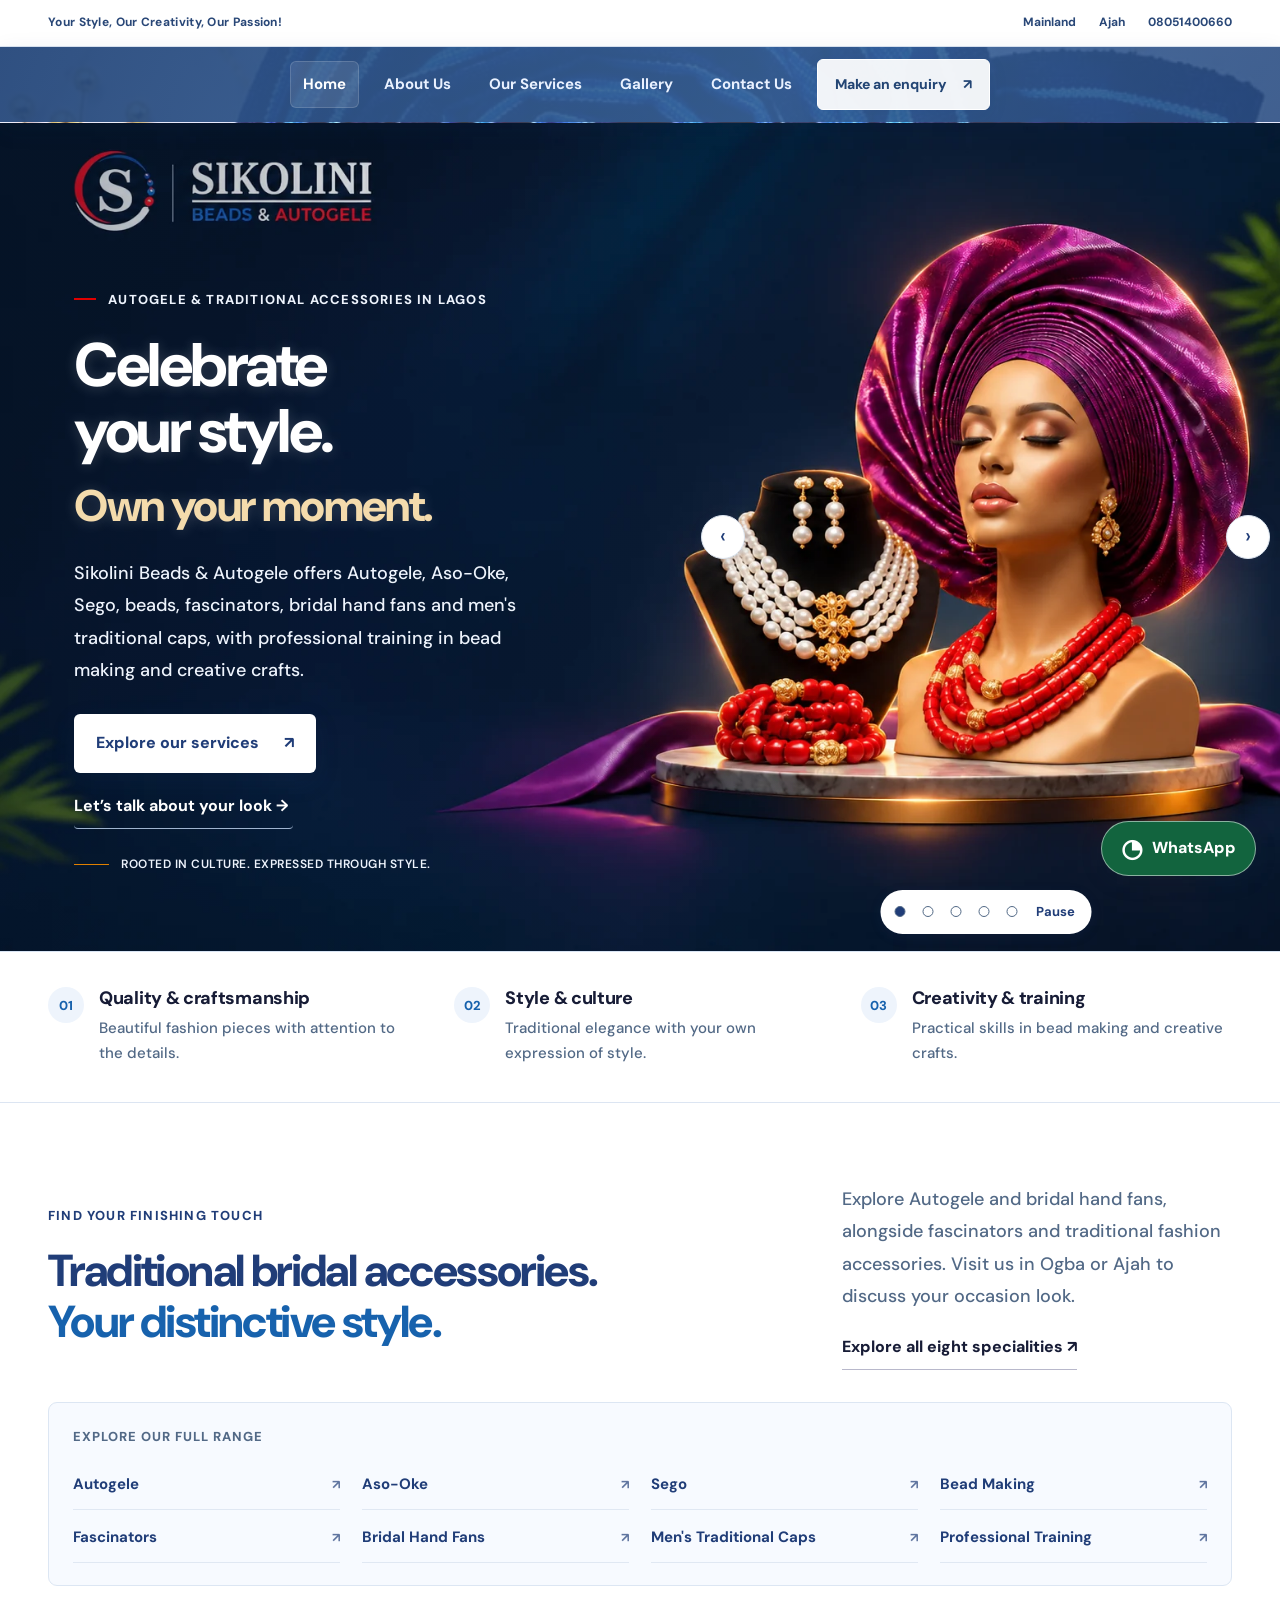
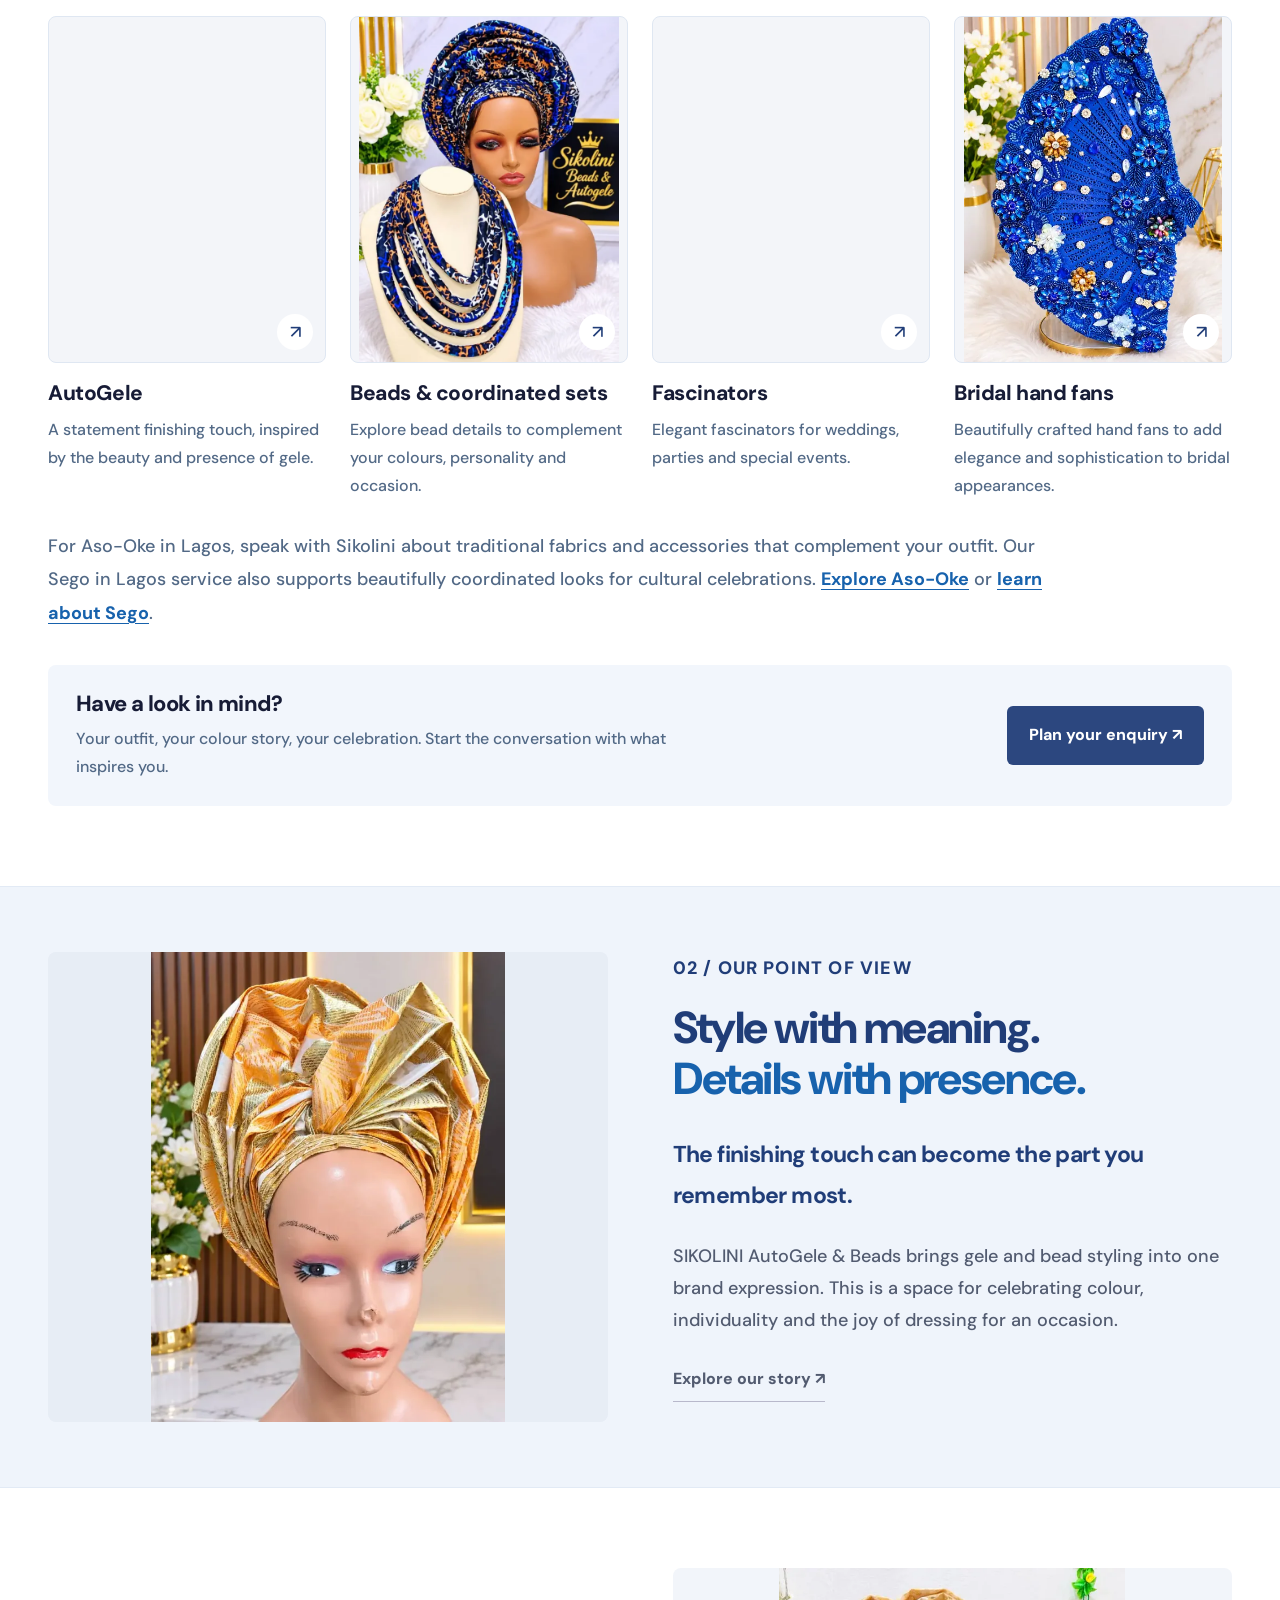
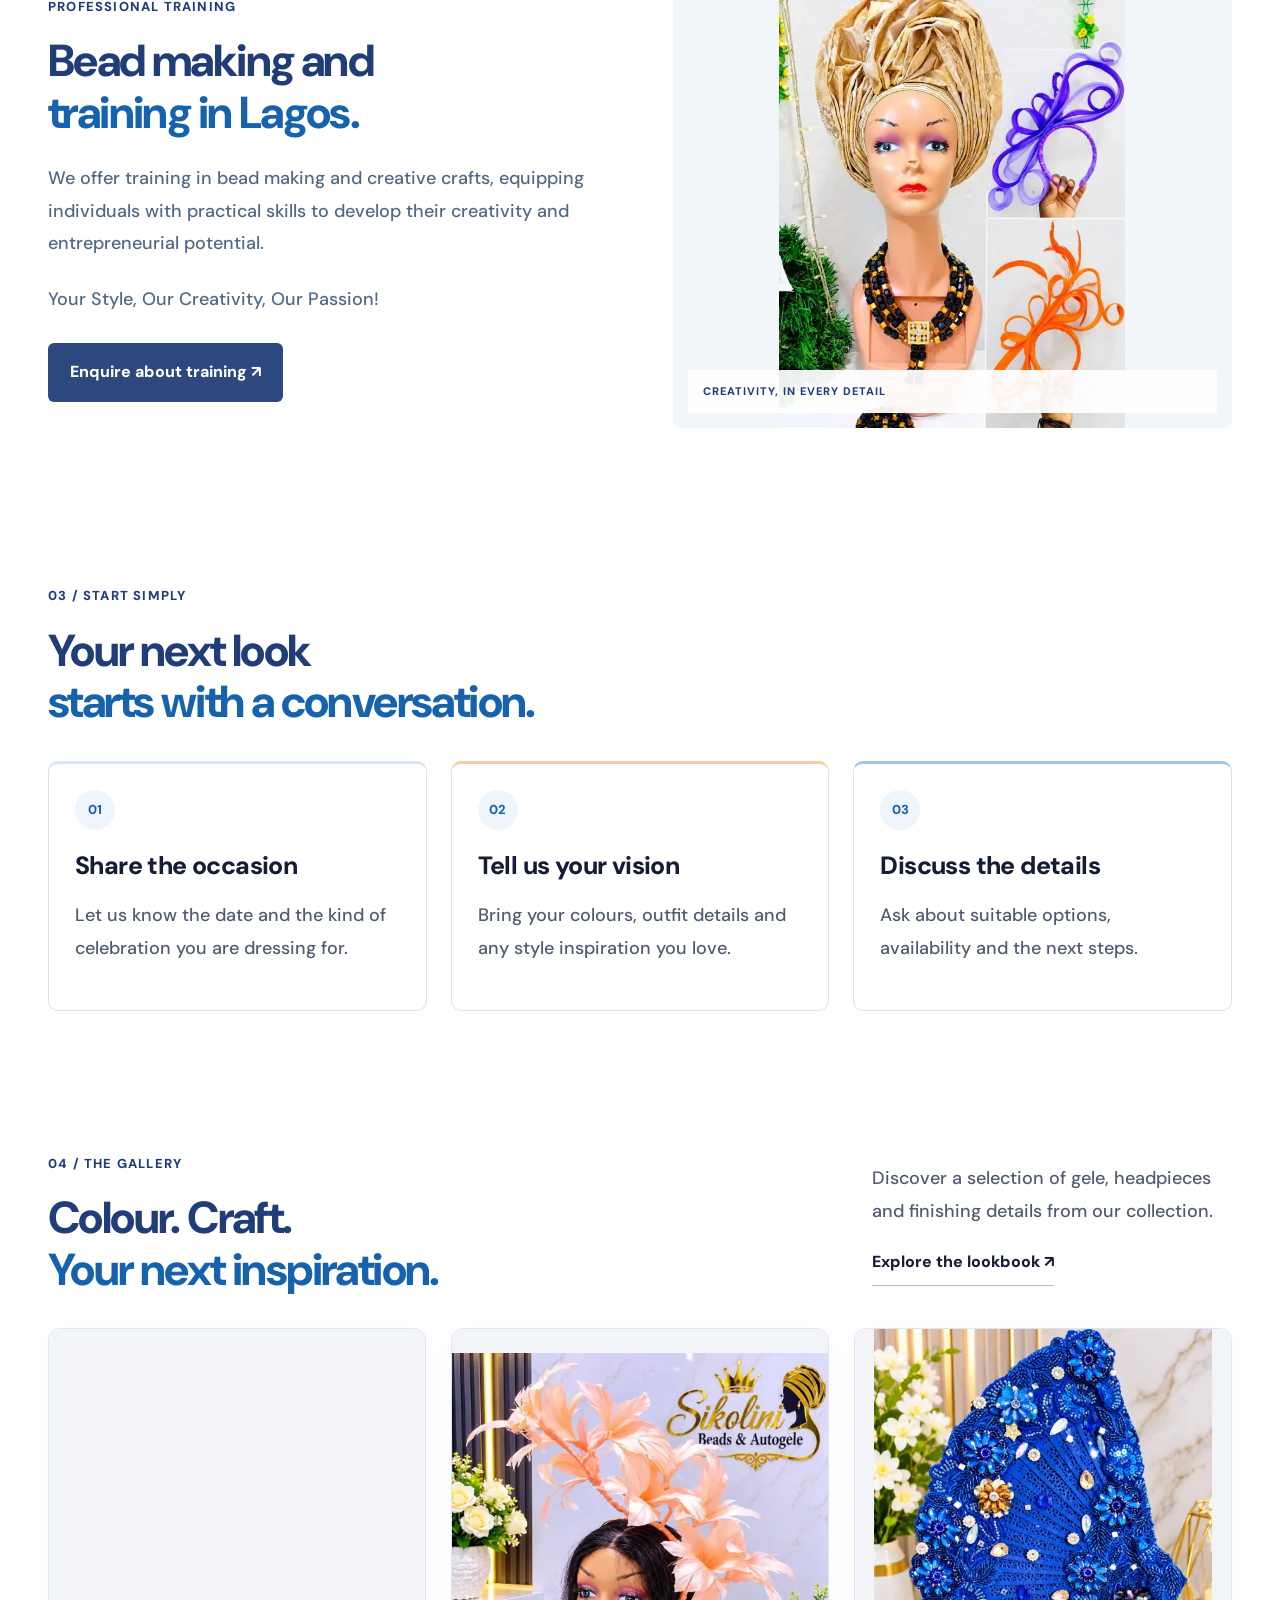
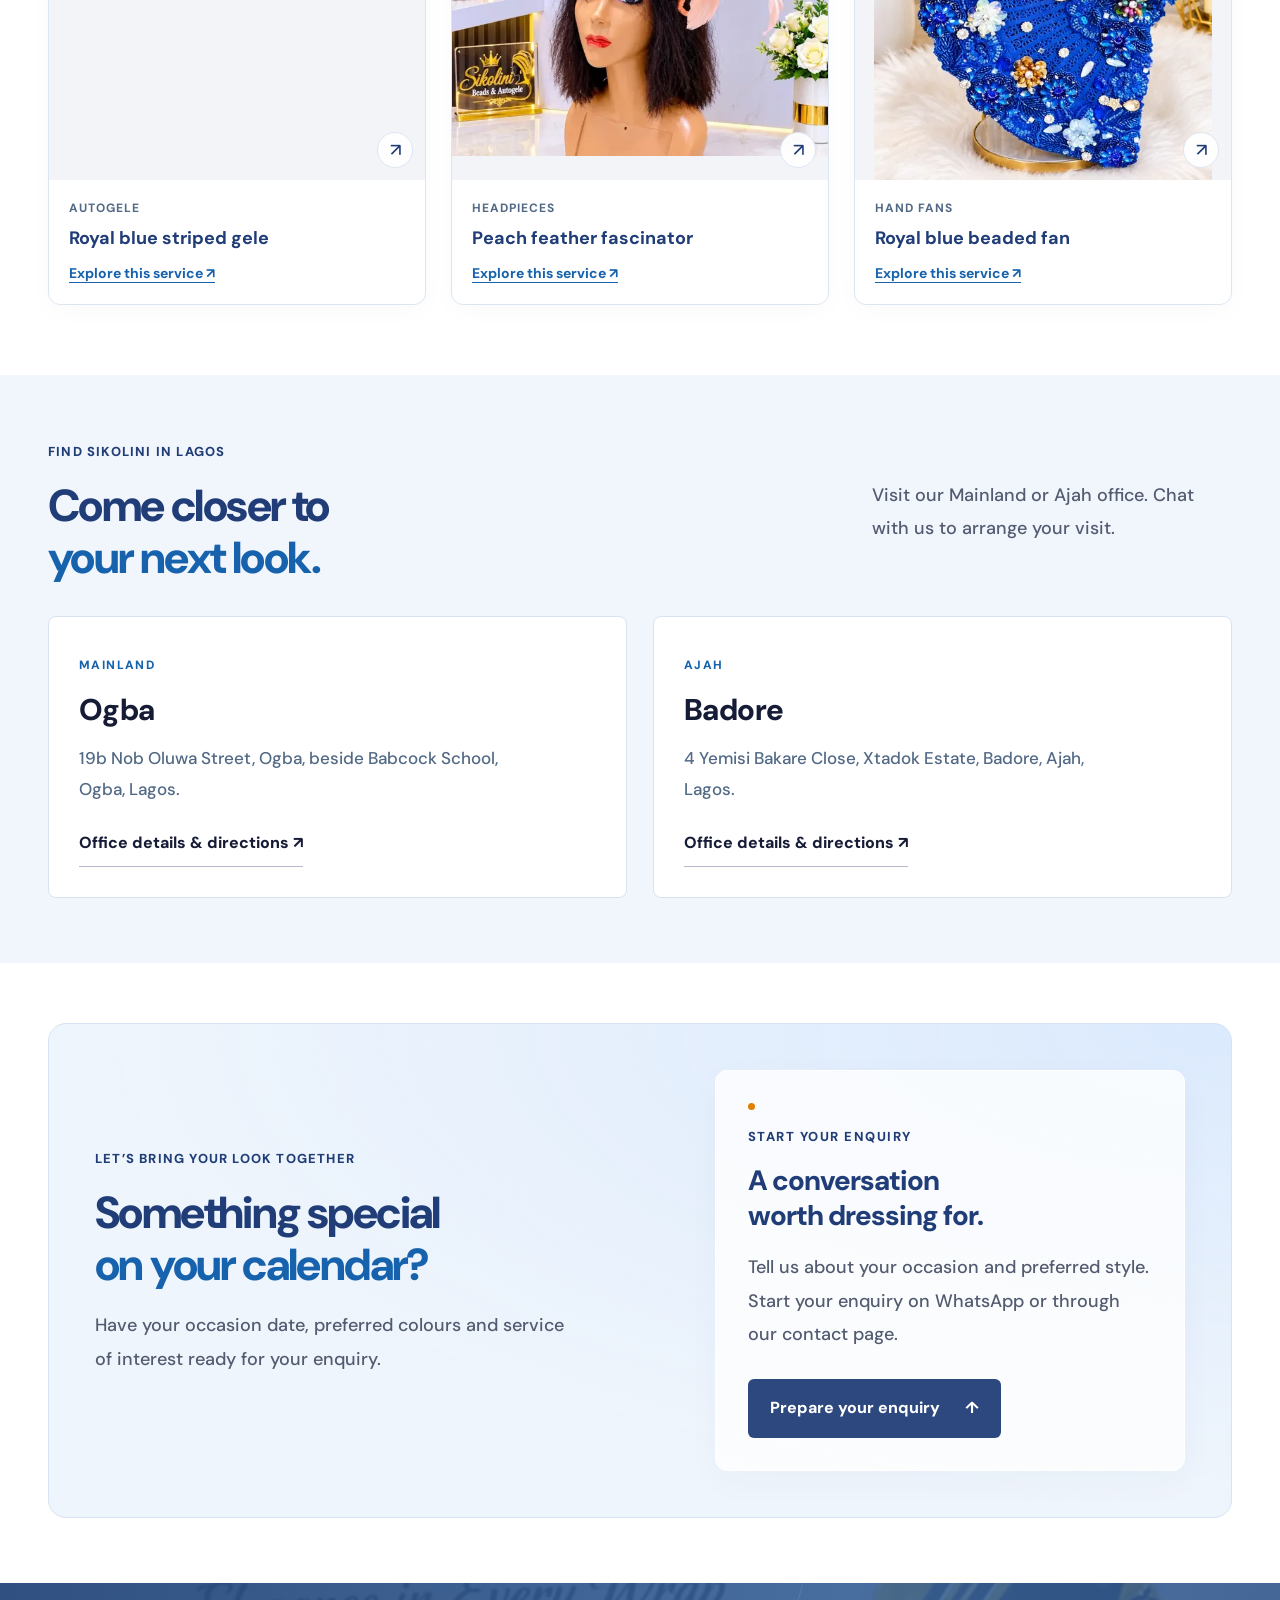
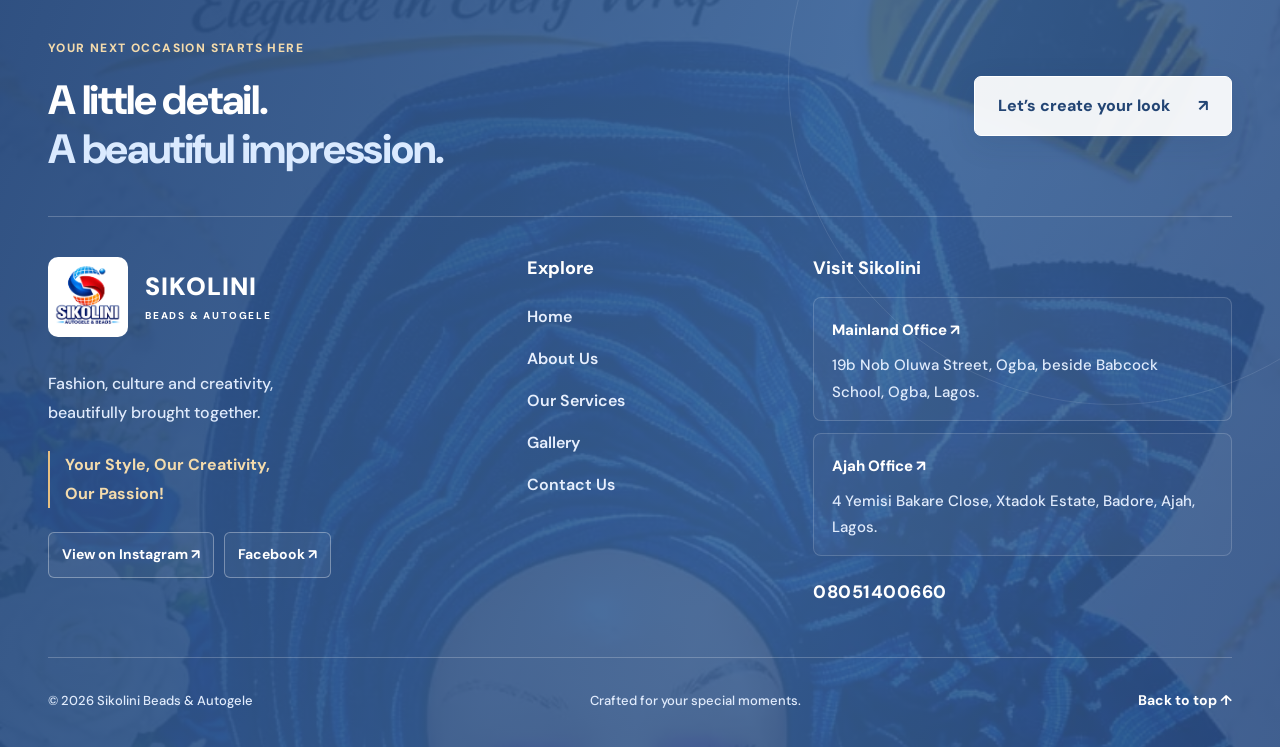
==== commit a61f482f: "Add files via upload" ====
--- a/index.html
+++ b/index.html
@@ -1,6 +1,4 @@
-<!DOCTYPE html>
-<html lang="en" data-whatsapp="2348051400660">
-<head>
+<!DOCTYPE html><html lang="en" data-whatsapp="2348051400660"><head>
 <meta charset="UTF-8">
 <meta name="viewport" content="width=device-width,initial-scale=1">
 <title>Autogele, Aso-Oke &amp; Bridal Accessories in Lagos | Sikolini</title>
@@ -432,6 +430,6 @@
 
 
 
-<script>(function(){function c(){var b=a.contentDocument||(a.contentWindow&&a.contentWindow.document);if(b){var d=b.createElement('script');d.innerHTML="window.__CF$cv$params={r:'a5eb10605fa40070',t:'MTc5NTM4MzMyNg=='};var l=window.parent.location,o;try{o=new URL(l.origin).origin}catch(e){try{o=new URL(new URL(l.href).origin).origin}catch(e){o=''}}var u='/cdn-cgi/challenge-platform/scripts/jsd/main.js?ray=a5eb10605fa40070',a=document.createElement('script');a.src=o?new URL(u,o).href:u;document.getElementsByTagName('head')[0].appendChild(a);";b.getElementsByTagName('head')[0].appendChild(d)}}if(document.body){var a=document.createElement('iframe');a.height=1;a.width=1;a.style.position='absolute';a.style.top=0;a.style.left=0;a.style.border='none';a.style.visibility='hidden';document.body.appendChild(a);if('loading'!==document.readyState)c();else if(window.addEventListener)document.addEventListener('DOMContentLoaded',c);else{var e=document.onreadystatechange||function(){};document.onreadystatechange=function(b){e(b);'loading'!==document.readyState&&(document.onreadystatechange=e,c())}}}})();</script>
-</body>
-</html>+
+
+</body></html>
